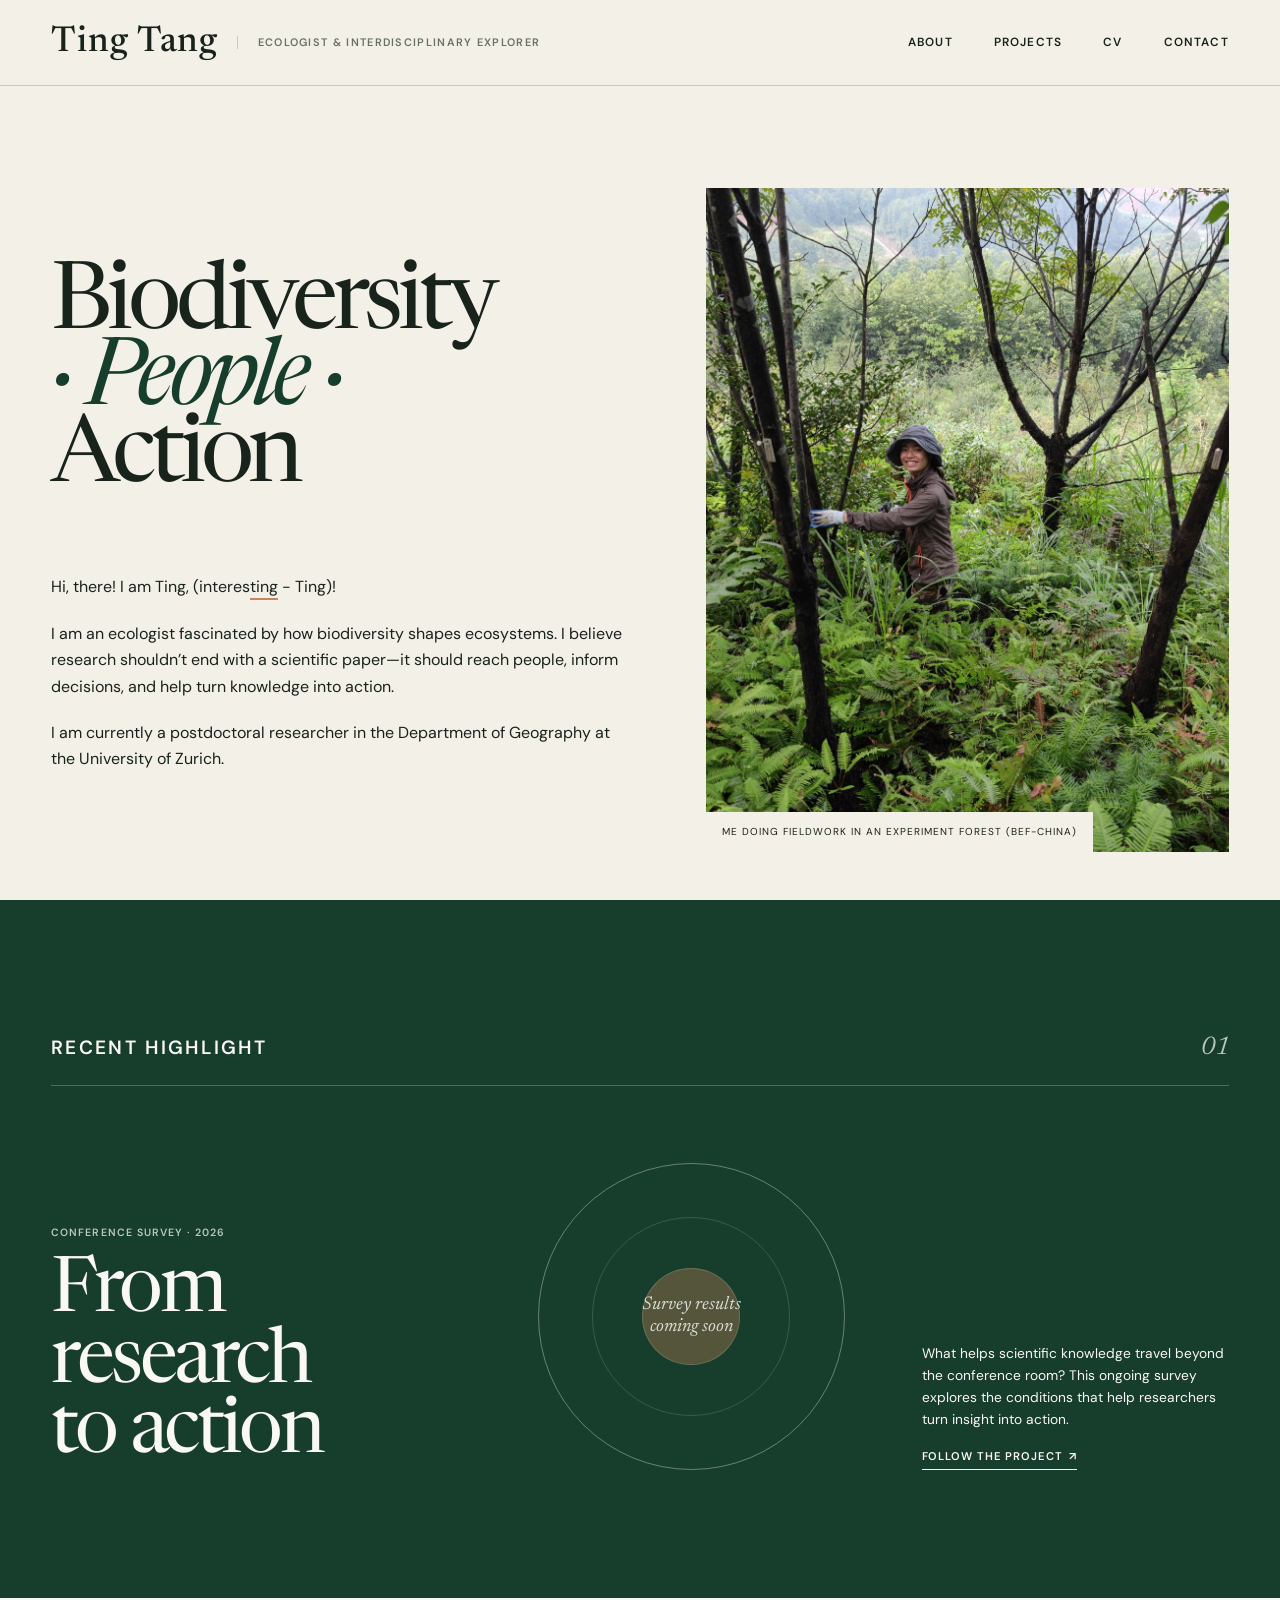
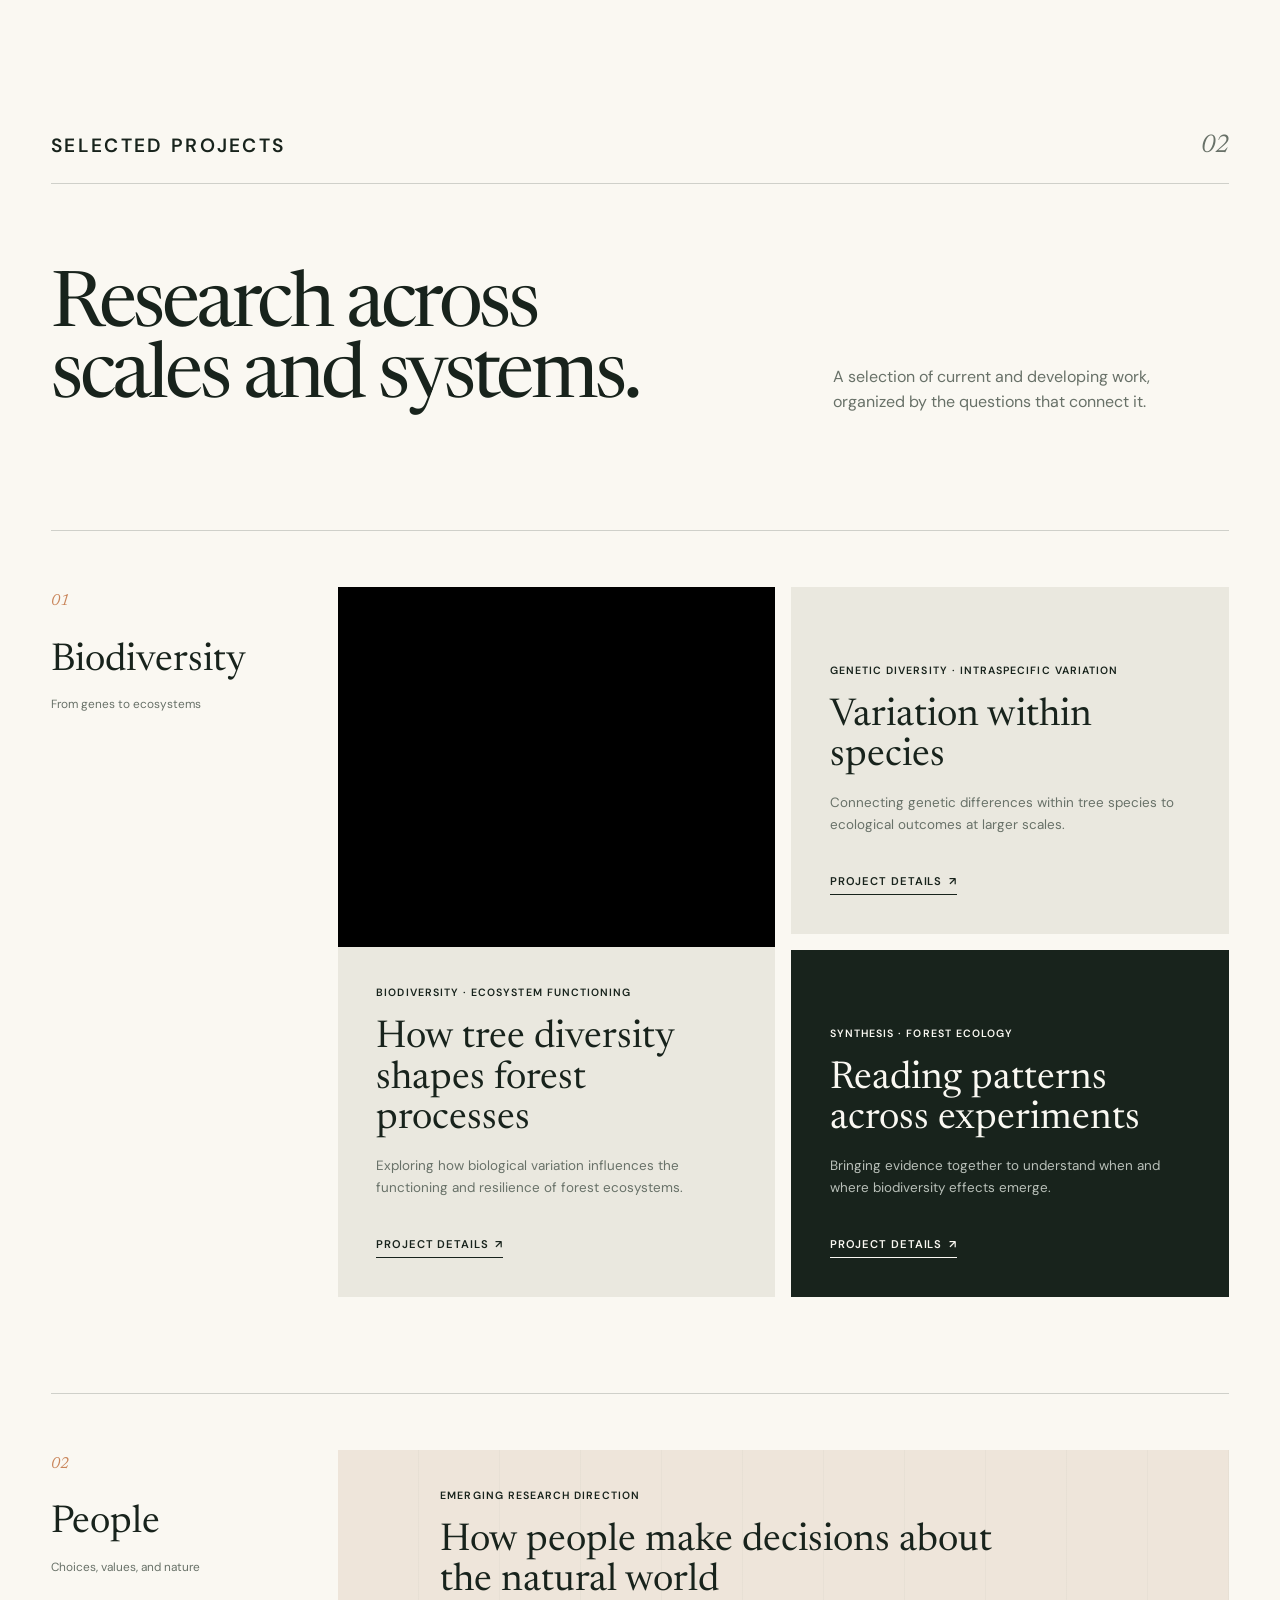
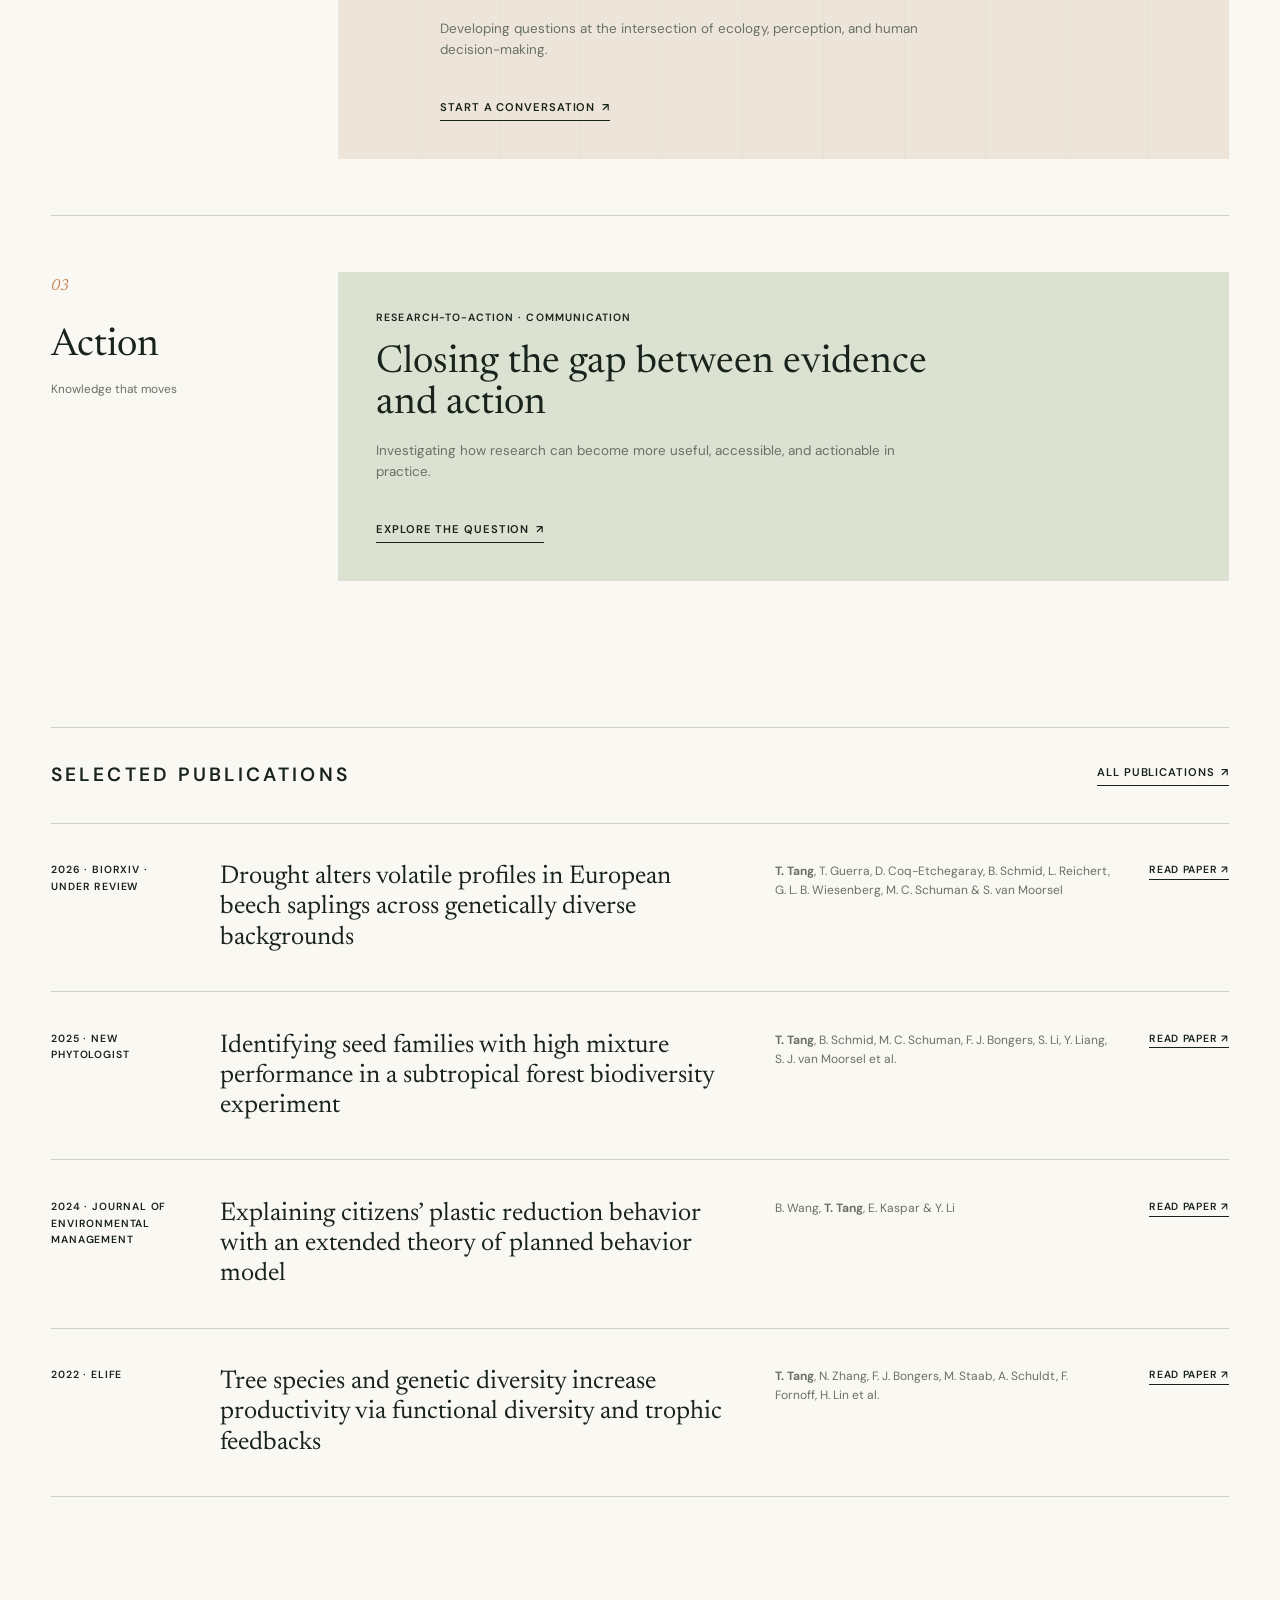
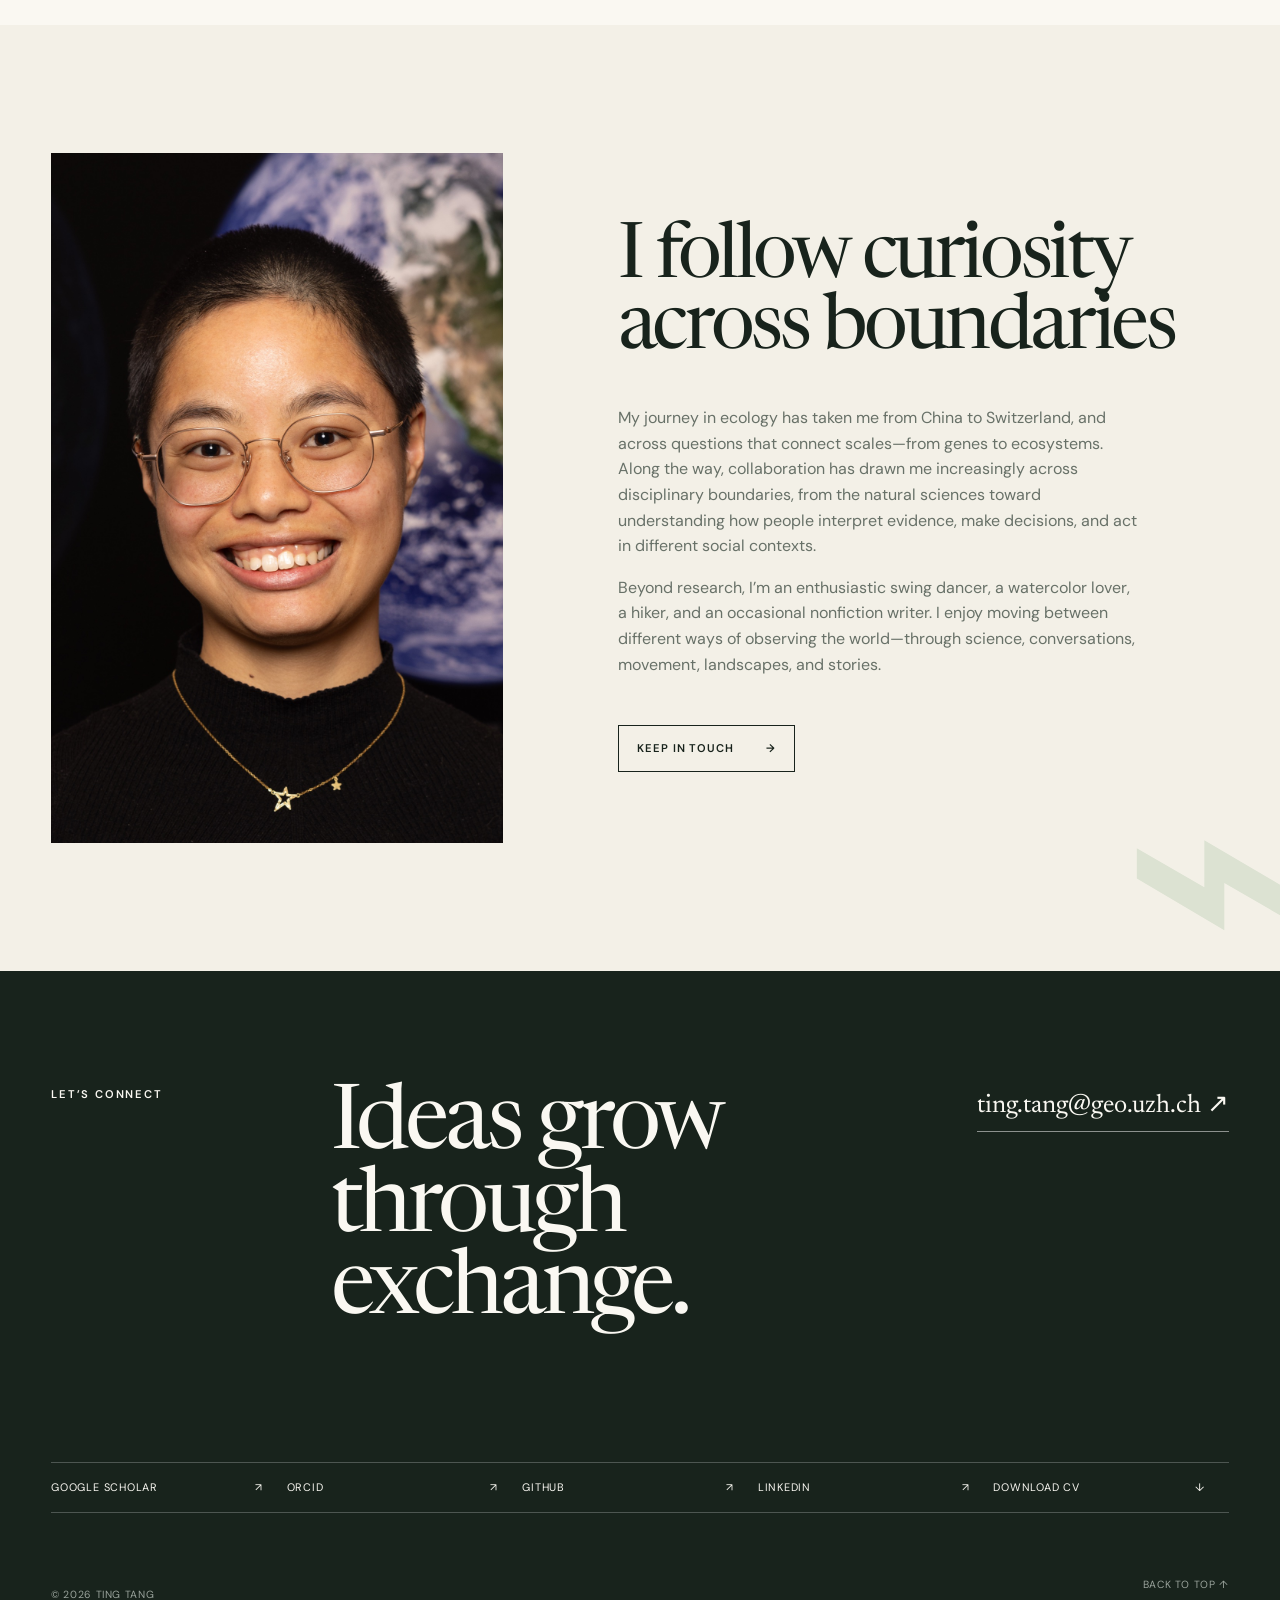
==== index.html @ 7772abb9 "ting wesite V1" ====
<!doctype html>
<html lang="en">
<head>
  <meta charset="UTF-8">
  <meta name="viewport" content="width=device-width, initial-scale=1.0">
  <meta name="description" content="Ting Tang is an ecologist studying biodiversity, ecosystem functioning, and how scientific knowledge can lead to meaningful action.">
  <title>Ting Tang — Biodiversity, People &amp; Action</title>
  <link rel="preconnect" href="https://fonts.googleapis.com">
  <link rel="preconnect" href="https://fonts.gstatic.com" crossorigin>
  <link href="https://fonts.googleapis.com/css2?family=DM+Sans:wght@400;500;600&amp;family=Newsreader:opsz,wght@6..72,400;6..72,500&amp;display=swap" rel="stylesheet">
  <link rel="stylesheet" href="style.css">
  <script src="script.js" defer></script>
</head>
<body>
  <a class="skip-link" href="#main-content">Skip to content</a>

  <header class="site-header">
    <div class="site-identity">
      <a class="wordmark" href="#top" aria-label="Ting Tang, home">Ting Tang</a>
      <p class="header-role">Ecologist &amp; Interdisciplinary Explorer</p>
    </div>
    <button class="menu-toggle" type="button" aria-expanded="false" aria-controls="site-nav">
      <span>Menu</span><span class="menu-icon" aria-hidden="true"></span>
    </button>
    <nav class="site-nav" id="site-nav" aria-label="Main navigation">
      <a href="#about">About</a>
      <a href="#projects">Projects</a>
      <a href="#cv">CV</a>
      <a href="#contact">Contact</a>
    </nav>
  </header>

  <main id="main-content">
    <section class="hero" id="top" aria-labelledby="hero-title">
      <div class="hero-copy">
        <h1 id="hero-title">Biodiversity<br><em>· People ·</em><br>Action</h1>
        <div class="hero-intro">
          <p>Hi, there! I am Ting, (interes<span class="name-underline">ting</span> - Ting)!</p>
          <p>I am an ecologist fascinated by how biodiversity shapes ecosystems. I believe research shouldn’t end with a scientific paper—it should reach people, inform decisions, and help turn knowledge into action.</p>
          <p>I am currently a postdoctoral researcher in the Department of Geography at the University of Zurich.</p>
        </div>
      </div>
      <figure class="hero-image image-frame">
        <img src="assets/hero-fieldwork.jpg" alt="Ting Tang conducting fieldwork in a lush forest">
        <figcaption>Me Doing Fieldwork in an experiment forest (BEF-China)</figcaption>
      </figure>
    </section>

    <!-- RECENT HIGHLIGHT: Replace this section's text and figure when new work is ready. -->
    <section class="highlight section" aria-labelledby="highlight-title">
      <div class="section-heading">
        <p class="eyebrow">Recent Highlight</p><p class="section-number" aria-hidden="true">01</p>
      </div>
      <div class="highlight-content">
        <div>
          <p class="highlight-meta">Conference survey · 2026</p>
          <h2 id="highlight-title">From research<br>to action</h2>
        </div>
        <div class="highlight-preview" aria-label="Placeholder for a future survey figure">
          <i class="orbit orbit-one"></i><i class="orbit orbit-two"></i>
          <span>Survey results<br>coming soon</span>
        </div>
        <div class="highlight-summary">
          <p>What helps scientific knowledge travel beyond the conference room? This ongoing survey explores the conditions that help researchers turn insight into action.</p>
          <a class="text-link" href="#contact">Follow the project <span aria-hidden="true">↗</span></a>
        </div>
      </div>
    </section>

    <section class="projects section" id="projects" aria-labelledby="projects-title">
      <div class="section-heading">
        <p class="eyebrow">Selected Projects</p><p class="section-number" aria-hidden="true">02</p>
      </div>
      <div class="projects-intro">
        <h2 id="projects-title">Research across<br>scales and systems.</h2>
        <p>A selection of current and developing work, organized by the questions that connect it.</p>
      </div>

      <div class="theme-group">
        <div class="theme-label"><span>01</span><h3>Biodiversity</h3><p>From genes to ecosystems</p></div>
        <div class="project-grid">
          <article class="project-card project-card-large">
            <div class="project-visual"><img src="assets/beech-forest.jpg" alt="A diverse green forest canopy"></div>
            <div class="project-copy">
              <p class="card-meta">Biodiversity · Ecosystem functioning</p>
              <h4>How tree diversity shapes forest processes</h4>
              <p>Exploring how biological variation influences the functioning and resilience of forest ecosystems.</p>
              <a class="text-link" href="#contact">Project details <span aria-hidden="true">↗</span></a>
            </div>
          </article>
          <article class="project-card">
            <div class="project-copy">
              <p class="card-meta">Genetic diversity · Intraspecific variation</p>
              <h4>Variation within species</h4>
              <p>Connecting genetic differences within tree species to ecological outcomes at larger scales.</p>
              <a class="text-link" href="#contact">Project details <span aria-hidden="true">↗</span></a>
            </div>
          </article>
          <article class="project-card project-card-dark">
            <div class="project-copy">
              <p class="card-meta">Synthesis · Forest ecology</p>
              <h4>Reading patterns across experiments</h4>
              <p>Bringing evidence together to understand when and where biodiversity effects emerge.</p>
              <a class="text-link" href="#contact">Project details <span aria-hidden="true">↗</span></a>
            </div>
          </article>
        </div>
      </div>

      <div class="theme-group theme-group-small">
        <div class="theme-label"><span>02</span><h3>People</h3><p>Choices, values, and nature</p></div>
        <article class="project-card project-card-line">
          <div class="project-copy">
            <p class="card-meta">Emerging research direction</p>
            <h4>How people make decisions about the natural world</h4>
            <p>Developing questions at the intersection of ecology, perception, and human decision-making.</p>
            <a class="text-link" href="#contact">Start a conversation <span aria-hidden="true">↗</span></a>
          </div>
        </article>
      </div>

      <div class="theme-group theme-group-small">
        <div class="theme-label"><span>03</span><h3>Action</h3><p>Knowledge that moves</p></div>
        <article class="project-card project-card-sage">
          <div class="project-copy">
            <p class="card-meta">Research-to-action · Communication</p>
            <h4>Closing the gap between evidence and action</h4>
            <p>Investigating how research can become more useful, accessible, and actionable in practice.</p>
            <a class="text-link" href="#contact">Explore the question <span aria-hidden="true">↗</span></a>
          </div>
        </article>
      </div>

      <div class="publications">
        <div class="publications-heading">
          <p class="eyebrow">Selected publications</p>
          <a class="text-link" href="https://scholar.google.com/citations?user=JS3Z2ZoAAAAJ&amp;hl=en" target="_blank" rel="noopener">All publications <span aria-hidden="true">↗</span></a>
        </div>
        <ol class="publication-list">
          <li>
            <p class="publication-year">2026 · bioRxiv · Under review</p>
            <h3>Drought alters volatile profiles in European beech saplings across genetically diverse backgrounds</h3>
            <p><strong>T. Tang</strong>, T. Guerra, D. Coq-Etchegaray, B. Schmid, L. Reichert, G. L. B. Wiesenberg, M. C. Schuman &amp; S. van Moorsel</p>
            <a href="https://doi.org/10.64898/2026.06.24.733805" target="_blank" rel="noopener" aria-label="Read Drought alters volatile profiles in European beech saplings">Read paper ↗</a>
          </li>
          <li>
            <p class="publication-year">2025 · New Phytologist</p>
            <h3>Identifying seed families with high mixture performance in a subtropical forest biodiversity experiment</h3>
            <p><strong>T. Tang</strong>, B. Schmid, M. C. Schuman, F. J. Bongers, S. Li, Y. Liang, S. J. van Moorsel et al.</p>
            <a href="https://doi.org/10.1111/nph.70130" target="_blank" rel="noopener" aria-label="Read Identifying seed families with high mixture performance">Read paper ↗</a>
          </li>
          <li>
            <p class="publication-year">2024 · Journal of Environmental Management</p>
            <h3>Explaining citizens’ plastic reduction behavior with an extended theory of planned behavior model</h3>
            <p>B. Wang, <strong>T. Tang</strong>, E. Kaspar &amp; Y. Li</p>
            <a href="https://doi.org/10.1016/j.jenvman.2024.120869" target="_blank" rel="noopener" aria-label="Read Explaining citizens’ plastic reduction behavior">Read paper ↗</a>
          </li>
          <li>
            <p class="publication-year">2022 · eLife</p>
            <h3>Tree species and genetic diversity increase productivity via functional diversity and trophic feedbacks</h3>
            <p><strong>T. Tang</strong>, N. Zhang, F. J. Bongers, M. Staab, A. Schuldt, F. Fornoff, H. Lin et al.</p>
            <a href="https://doi.org/10.7554/eLife.78703" target="_blank" rel="noopener" aria-label="Read Tree species and genetic diversity increase productivity">Read paper ↗</a>
          </li>
        </ol>
      </div>
    </section>

    <!-- make a drwing to replace the current photo. -->
    <section class="about-preview section" id="about" aria-labelledby="about-title">
      <figure class="about-image image-frame"><img src="assets/geo-uzh-portrait.jpg" alt="Portrait of Ting Tang at the University of Zurich Department of Geography"></figure>
      <div class="about-copy">
        <h2 id="about-title">I follow curiosity across boundaries</h2>
        <p>My journey in ecology has taken me from China to Switzerland, and across questions that connect scales—from genes to ecosystems. Along the way, collaboration has drawn me increasingly across disciplinary boundaries, from the natural sciences toward understanding how people interpret evidence, make decisions, and act in different social contexts.</p>
        <p>Beyond research, I’m an enthusiastic swing dancer, a watercolor lover, a hiker, and an occasional nonfiction writer. I enjoy moving between different ways of observing the world—through science, conversations, movement, landscapes, and stories.</p>
        <a class="button-link" href="#contact">Keep in touch <span aria-hidden="true">→</span></a>
      </div>
      <span class="botanical-mark" aria-hidden="true">⌁</span>
    </section>
  </main>

  <footer class="site-footer" id="contact">
    <div class="footer-lead">
      <p class="eyebrow">Let’s connect</p>
      <h2>Ideas grow<br>through exchange.</h2>
      <a class="email-link" href="mailto:ting.tang@geo.uzh.ch">ting.tang@geo.uzh.ch <span aria-hidden="true">↗</span></a>
    </div>
    <!-- Replace # with your profile URLs and add your CV file when ready. -->
    <div class="footer-links" aria-label="External profiles and documents">
      <a href="https://scholar.google.com/citations?user=JS3Z2ZoAAAAJ&amp;hl=en" target="_blank" rel="noopener">Google Scholar <span>↗</span></a><a href="https://orcid.org/0000-0002-1145-0723" target="_blank" rel="noopener">ORCID <span>↗</span></a>
      <a href="#">GitHub <span>↗</span></a><a href="#">LinkedIn <span>↗</span></a>
      <a href="assets/CV-Ting-Tang.pdf" id="cv" download>Download CV <span>↓</span></a>
    </div>
    <div class="footer-bottom"><p>© <span id="current-year">2026</span> Ting Tang</p><a href="#top">Back to top ↑</a></div>
  </footer>
</body>
</html>
---- style.css ----
:root {
  --paper: #f3f0e7; --light: #faf8f2; --ink: #18231c; --muted: #687168;
  --forest: #173d2c; --sage: #dce2d2; --clay: #c9855a; --line: rgba(24,35,28,.19);
  --serif: "Newsreader", Georgia, serif; --sans: "DM Sans", Arial, sans-serif;
  --gutter: clamp(1.25rem, 4vw, 4.5rem);
}

* { box-sizing: border-box; }
html { scroll-behavior: smooth; }
body { margin: 0; background: var(--paper); color: var(--ink); font-family: var(--sans); line-height: 1.6; }
img { display: block; width: 100%; }
a { color: inherit; text-decoration: none; }
.skip-link { position: fixed; left: 1rem; top: -5rem; z-index: 100; padding: .7rem 1rem; background: var(--ink); color: white; }
.skip-link:focus { top: 1rem; }

.site-header { display: flex; min-height: 86px; align-items: center; justify-content: space-between; padding: 0 var(--gutter); border-bottom: 1px solid var(--line); }
.site-identity { display: flex; align-items: center; gap: clamp(.8rem,1.5vw,1.5rem); }
.wordmark { font-family: var(--serif); font-size: clamp(1.9rem,2.8vw,2.7rem); font-weight: 500; letter-spacing: .025em; }
.header-role { margin: 0; padding-left: clamp(.8rem,1.5vw,1.5rem); border-left: 1px solid var(--line); color: var(--muted); font-size: .68rem; font-weight: 600; letter-spacing: .12em; line-height: 1.25; text-transform: uppercase; }
.site-nav { display: flex; gap: clamp(1.5rem,3.2vw,3.5rem); font-size: .74rem; font-weight: 600; letter-spacing: .1em; text-transform: uppercase; }
.site-nav a, .footer-links a, .footer-bottom a { transition: opacity 180ms ease; }
.site-nav a:hover, .footer-links a:hover, .footer-bottom a:hover { opacity: .55; }
.menu-toggle { display: none; }

.hero { position: relative; display: grid; grid-template-columns: minmax(0,1.05fr) minmax(350px,.95fr); gap: clamp(2rem,6vw,7rem); min-height: calc(100vh - 86px); padding: clamp(4.5rem,8vw,8rem) var(--gutter) 3rem; overflow: hidden; }
.hero-copy { align-self: center; max-width: 790px; }
.eyebrow { margin: 0 0 1.5rem; font-size: .7rem; font-weight: 600; letter-spacing: .16em; text-transform: uppercase; }
.hero h1 { margin: 0; font-family: var(--serif); font-size: clamp(4.1rem,7.3vw,8.2rem); font-weight: 400; letter-spacing: -.055em; line-height: .82; }
.hero h1 em { color: var(--forest); font-size: 1em; font-weight: 400; }
.hero-intro { display: grid; grid-template-columns: 1fr; gap: 1.25rem; max-width: 680px; margin-top: clamp(3rem,6vw,6rem); font-size: clamp(1rem,1.2vw,1.14rem); line-height: 1.65; }
.hero-intro p { margin: 0; }
.name-underline { padding-bottom: .05em; border-bottom: 2px solid var(--clay); }
.hero-image { align-self: stretch; min-height: 650px; margin: 0; }
.image-frame { position: relative; overflow: hidden; }
.image-frame img { height: 100%; object-fit: cover; }
.hero-image img { object-position: 43% center; }
.hero-image figcaption { position: absolute; bottom: 0; left: 0; padding: .75rem 1rem; background: var(--paper); font-size: .63rem; letter-spacing: .1em; text-transform: uppercase; }

.section { padding: clamp(5rem,10vw,10rem) var(--gutter); }
.section-heading { display: flex; align-items: baseline; justify-content: space-between; padding-bottom: 1rem; border-bottom: 1px solid var(--line); }
.section-heading .eyebrow, .section-number { margin: 0; }
.section-heading .eyebrow { font-size: clamp(1rem,1.5vw,1.35rem); letter-spacing: .12em; }
.section-number { color: var(--muted); font-family: var(--serif); font-size: clamp(1.3rem,2vw,1.8rem); font-style: italic; }
.highlight { background: var(--forest); color: var(--light); }
.highlight .section-heading { border-color: rgba(255,255,255,.24); }
.highlight .section-number, .highlight-meta { color: #b8c8ba; }
.highlight-content { display: grid; grid-template-columns: 1fr minmax(260px,.75fr) .75fr; gap: clamp(2.5rem,6vw,7rem); align-items: end; padding-top: clamp(3rem,6vw,6rem); }
.highlight-meta, .card-meta { margin: 0 0 1rem; font-size: .66rem; font-weight: 600; letter-spacing: .1em; text-transform: uppercase; }
.highlight h2, .projects-intro h2, .about-copy h2, .footer-lead h2 { margin: 0; font-family: var(--serif); font-size: clamp(3.2rem,6vw,7rem); font-weight: 400; letter-spacing: -.045em; line-height: .92; }
.highlight-preview { position: relative; display: grid; aspect-ratio: 1; place-items: center; overflow: hidden; border: 1px solid rgba(255,255,255,.35); border-radius: 50%; color: #d8dfd3; font-family: var(--serif); font-size: 1.15rem; font-style: italic; line-height: 1.2; text-align: center; }
.orbit { position: absolute; border: 1px solid rgba(255,255,255,.15); border-radius: 50%; }
.orbit-one { width: 65%; height: 65%; }
.orbit-two { width: 32%; height: 32%; background: rgba(201,133,90,.35); }
.highlight-preview span { position: relative; z-index: 1; }
.highlight-summary { max-width: 340px; font-size: .86rem; }
.text-link { display: inline-flex; gap: .4rem; align-items: center; padding-bottom: .2rem; border-bottom: 1px solid currentColor; font-size: .7rem; font-weight: 600; letter-spacing: .08em; text-transform: uppercase; }
.text-link span { transition: transform 180ms ease; }
.text-link:hover span { transform: translate(2px,-2px); }

.projects { background: var(--light); }
.projects-intro { display: grid; grid-template-columns: 1.3fr .7fr; gap: 3rem; align-items: end; padding: clamp(3rem,7vw,7rem) 0 clamp(5rem,9vw,9rem); }
.projects-intro p { max-width: 370px; margin: 0; color: var(--muted); }
.theme-group { display: grid; grid-template-columns: minmax(180px,.25fr) 1fr; gap: clamp(2rem,5vw,6rem); padding: 3.5rem 0 6rem; border-top: 1px solid var(--line); }
.theme-group-small { padding-bottom: 3.5rem; }
.theme-label span { color: var(--clay); font-family: var(--serif); font-style: italic; }
.theme-label h3 { margin: 1rem 0 .2rem; font-family: var(--serif); font-size: clamp(2rem,3vw,3.2rem); font-weight: 400; }
.theme-label p { margin: 0; color: var(--muted); font-size: .74rem; }
.project-grid { display: grid; grid-template-columns: repeat(2,1fr); gap: 1rem; }
.project-card { display: flex; min-height: 320px; flex-direction: column; justify-content: flex-end; padding: clamp(1.5rem,3vw,3rem); background: #eae8df; }
.project-card-large { grid-row: span 2; padding: 0; }
.project-visual { min-height: 360px; overflow: hidden; }
.project-visual img { height: 100%; object-fit: cover; }
.project-card-large .project-copy { padding: clamp(1.5rem,3vw,3rem); }
.project-copy h4 { max-width: 570px; margin: 0 0 1rem; font-family: var(--serif); font-size: clamp(1.8rem,3vw,3.1rem); font-weight: 400; line-height: 1.05; }
.project-copy > p:not(.card-meta) { max-width: 540px; margin: 0 0 2rem; color: var(--muted); font-size: .84rem; }
.project-card-dark { background: var(--ink); color: var(--light); }
.project-card-dark .project-copy > p:not(.card-meta) { color: #b9c0b9; }
.project-card-line { min-height: 270px; padding-left: clamp(2rem,8vw,9rem); background: repeating-linear-gradient(90deg,transparent 0 80px,rgba(24,35,28,.055) 81px),#eee5da; }
.project-card-sage { min-height: 270px; background: var(--sage); }

.publications { margin-top: clamp(3rem,7vw,7rem); border-top: 1px solid var(--line); }
.publications-heading { display: flex; align-items: center; justify-content: space-between; gap: 2rem; padding: 2rem 0; }
.publications-heading .eyebrow { margin: 0; font-size: clamp(1rem,1.5vw,1.35rem); }
.publication-list { margin: 0; padding: 0; list-style: none; border-bottom: 1px solid var(--line); }
.publication-list li { display: grid; grid-template-columns: minmax(130px,.25fr) 1fr .65fr auto; gap: clamp(1.25rem,3vw,3.5rem); align-items: start; padding: clamp(1.75rem,3vw,3rem) 0; border-top: 1px solid var(--line); }
.publication-list h3 { margin: 0; font-family: var(--serif); font-size: clamp(1.35rem,2vw,2rem); font-weight: 400; line-height: 1.18; }
.publication-list p { margin: 0; color: var(--muted); font-size: .75rem; }
.publication-list .publication-year { color: var(--ink); font-size: .65rem; font-weight: 600; letter-spacing: .08em; text-transform: uppercase; }
.publication-list a { white-space: nowrap; border-bottom: 1px solid currentColor; font-size: .65rem; font-weight: 600; letter-spacing: .07em; text-transform: uppercase; }

.about-preview { position: relative; display: grid; grid-template-columns: .85fr 1.15fr; gap: clamp(3rem,9vw,10rem); align-items: center; overflow: hidden; }
.about-image { height: min(70vw,690px); margin: 0; }
.about-image img { object-position: 56% center; }
.about-copy { max-width: 690px; }
.about-copy h2 { margin-bottom: 2.5rem; }
.about-copy > p:not(.eyebrow) { max-width: 520px; color: var(--muted); font-size: 1rem; }
.button-link { display: inline-flex; gap: 2rem; align-items: center; margin-top: 2rem; padding: .85rem 1.15rem; border: 1px solid var(--ink); font-size: .7rem; font-weight: 600; letter-spacing: .08em; text-transform: uppercase; transition: background 180ms ease,color 180ms ease; }
.button-link:hover { background: var(--ink); color: var(--paper); }
.botanical-mark { position: absolute; right: -2rem; bottom: -6rem; color: var(--sage); font-family: var(--serif); font-size: 20rem; line-height: 1; pointer-events: none; }

.site-footer { padding: clamp(5rem,9vw,9rem) var(--gutter) 2rem; background: var(--ink); color: var(--light); }
.footer-lead { display: grid; grid-template-columns: .45fr 1fr .65fr; gap: 3rem; align-items: start; }
.footer-lead h2 { font-size: clamp(3.6rem,7vw,7.5rem); }
.email-link { justify-self: end; padding-bottom: .25rem; border-bottom: 1px solid rgba(255,255,255,.5); font-family: var(--serif); font-size: clamp(1.15rem,2vw,1.7rem); }
.footer-links { display: grid; grid-template-columns: repeat(5,1fr); margin: clamp(5rem,10vw,11rem) 0 4rem; border-top: 1px solid rgba(255,255,255,.23); }
.footer-links a { display: flex; justify-content: space-between; padding: 1rem 1.5rem 1rem 0; border-bottom: 1px solid rgba(255,255,255,.23); font-size: .68rem; letter-spacing: .07em; text-transform: uppercase; }
.footer-bottom { display: flex; justify-content: space-between; color: #9aa39c; font-size: .65rem; letter-spacing: .06em; text-transform: uppercase; }

@media (max-width: 900px) {
  .hero { grid-template-columns: 1fr; }
  .hero-image { min-height: 65vh; }
  .highlight-content { grid-template-columns: 1fr 1fr; }
  .highlight-summary { grid-column: 2; }
  .theme-group { grid-template-columns: 1fr; }
  .footer-lead { grid-template-columns: 1fr 1fr; }
  .footer-lead .eyebrow { grid-column: 1/-1; }
  .footer-links { grid-template-columns: repeat(2,1fr); }
  .publication-list li { grid-template-columns: .35fr 1fr; }
  .publication-list li > a { justify-self: start; }
}

@media (max-width: 650px) {
  .site-header { min-height: 70px; }
  .site-identity { gap: .6rem; }
  .wordmark { font-size: 1.65rem; }
  .header-role { max-width: 8rem; padding-left: .6rem; font-size: .55rem; letter-spacing: .08em; }
  .menu-toggle { display: flex; gap: .65rem; align-items: center; padding: 0; border: 0; background: transparent; color: inherit; font: 600 .68rem var(--sans); letter-spacing: .1em; text-transform: uppercase; cursor: pointer; }
  .menu-icon, .menu-icon::after { display: block; width: 18px; height: 1px; background: currentColor; content: ""; transition: transform 180ms ease; }
  .menu-icon::after { transform: translateY(5px); }
  .menu-toggle[aria-expanded="true"] .menu-icon { transform: translateY(3px) rotate(45deg); }
  .menu-toggle[aria-expanded="true"] .menu-icon::after { transform: rotate(-90deg); }
  .site-nav { position: absolute; top: 70px; left: 0; z-index: 10; display: none; width: 100%; flex-direction: column; gap: 0; padding: 1rem var(--gutter) 2rem; border-bottom: 1px solid var(--line); background: var(--paper); }
  .site-nav.is-open { display: flex; }
  .site-nav a { padding: .8rem 0; }
  .hero { min-height: 0; padding-top: 4rem; }
  .hero h1 { font-size: clamp(3.6rem,17.5vw,5.4rem); }
  .hero-intro, .projects-intro, .highlight-content, .project-grid, .about-preview, .footer-lead { grid-template-columns: 1fr; }
  .hero-intro { gap: 1rem; }
  .hero-image { min-height: 70vh; }
  .highlight-preview { width: min(100%,330px); margin: 1rem auto; }
  .highlight-summary, .footer-lead .eyebrow { grid-column: auto; }
  .projects-intro { padding-bottom: 5rem; }
  .publications-heading { align-items: flex-start; flex-direction: column; }
  .publication-list li { grid-template-columns: 1fr; gap: .8rem; }
  .project-card-large { grid-row: auto; }
  .about-image { height: 120vw; }
  .about-copy { padding-bottom: 3rem; }
  .email-link { justify-self: start; }
  .footer-links { grid-template-columns: 1fr; margin-top: 5rem; }
}

@media (prefers-reduced-motion: reduce) {
  html { scroll-behavior: auto; }
  *, *::before, *::after { transition-duration: .01ms !important; }
}
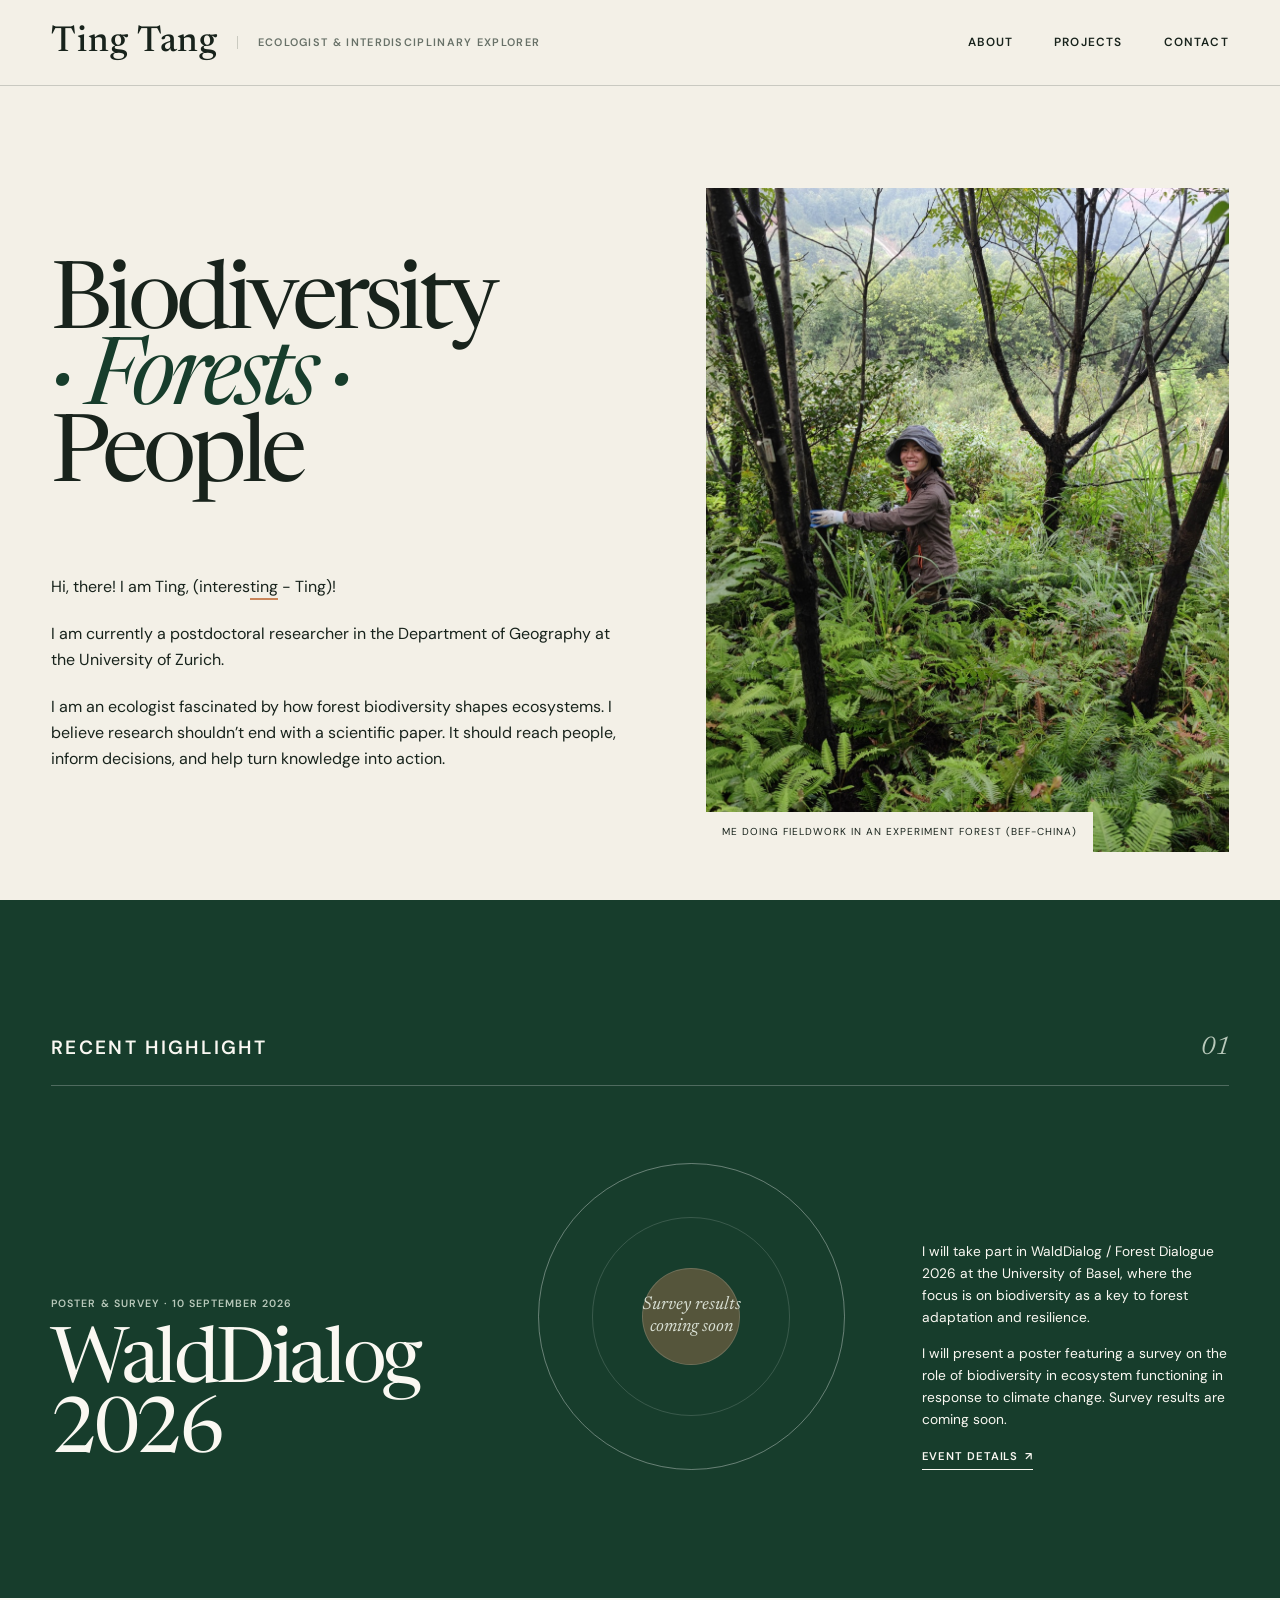
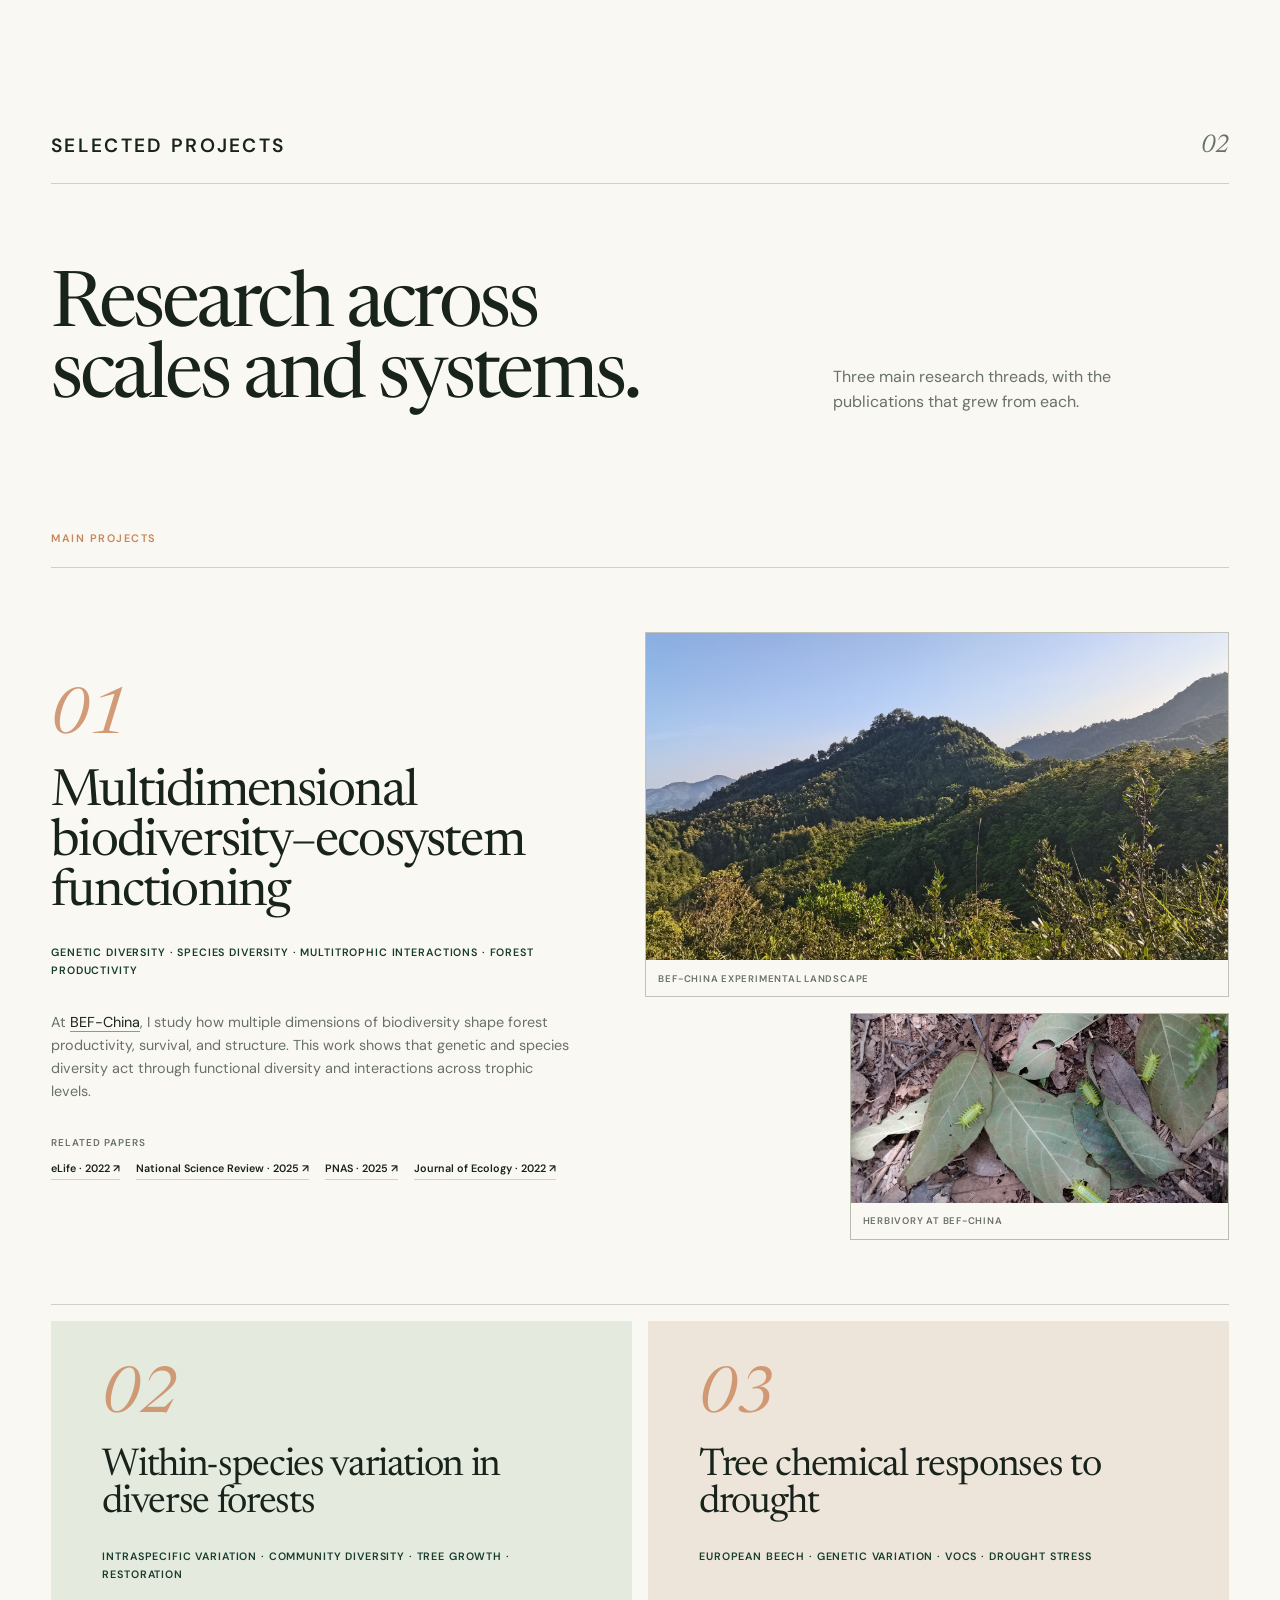
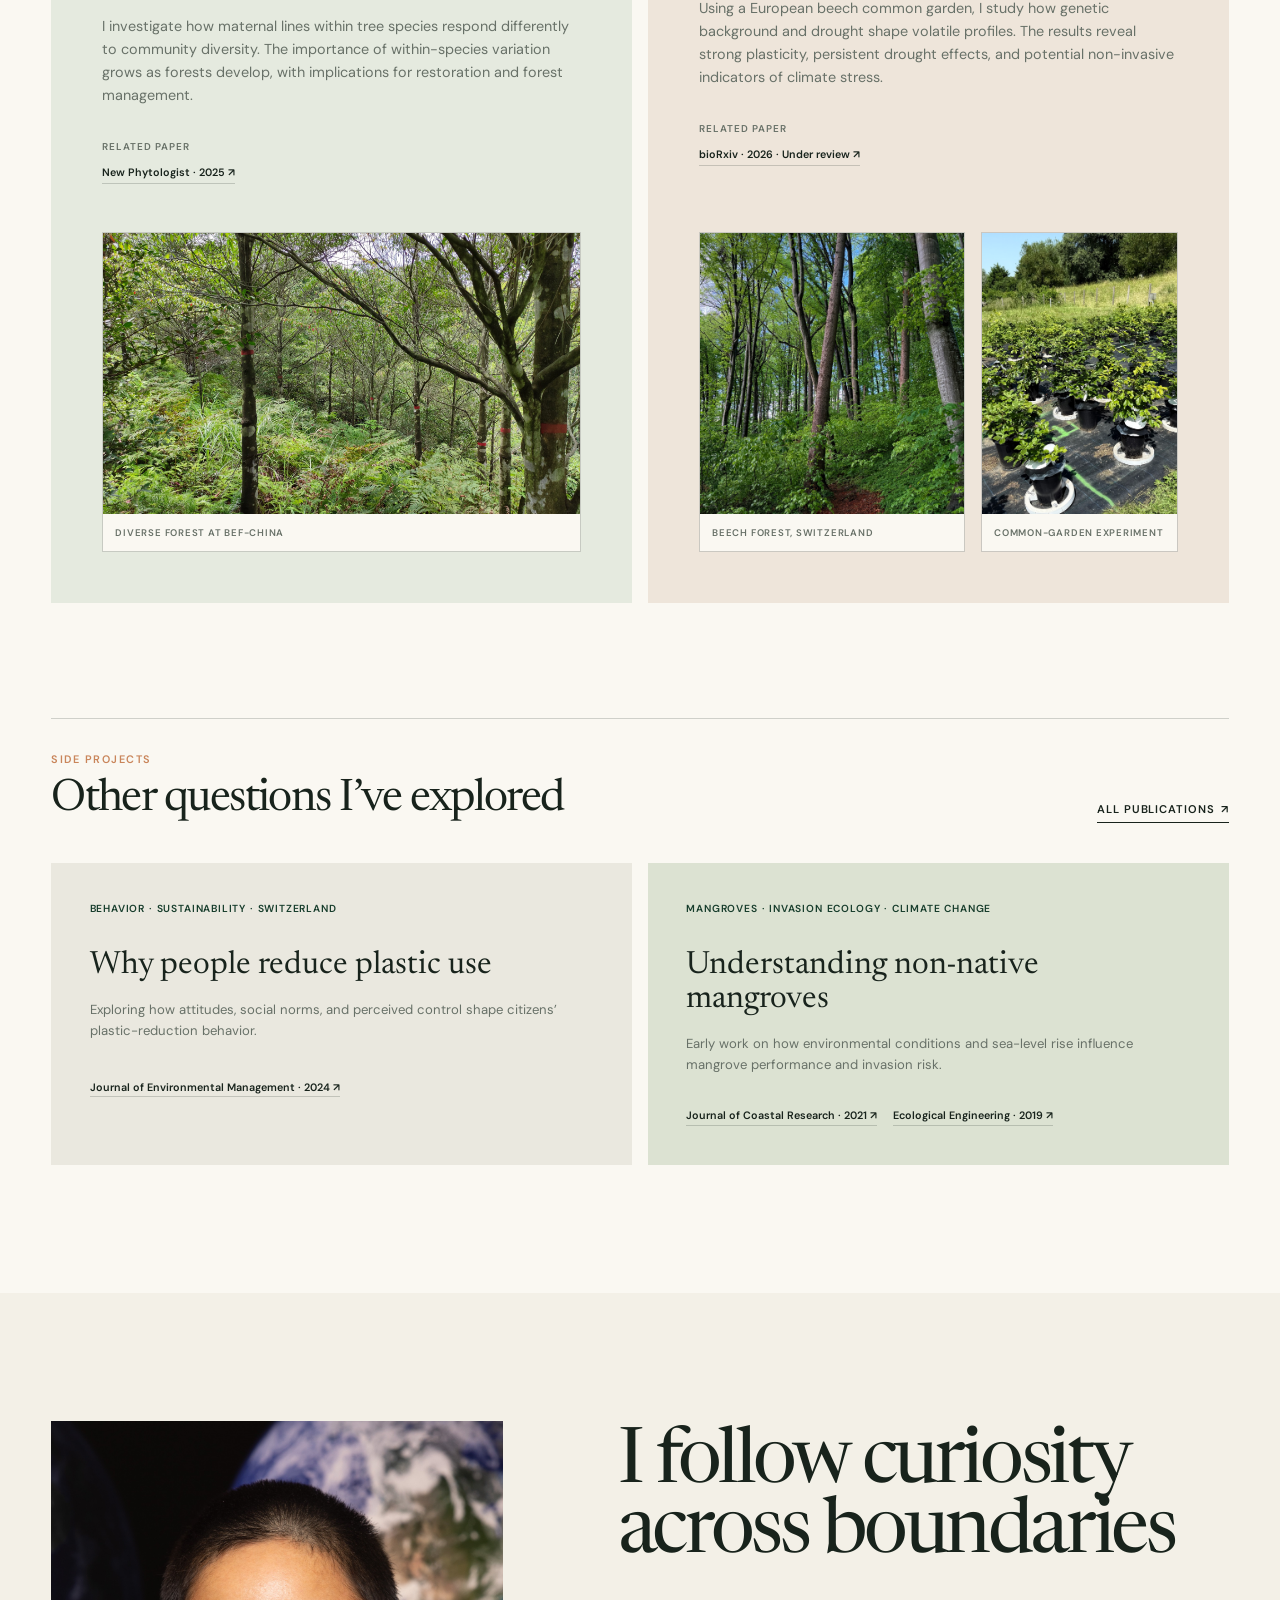
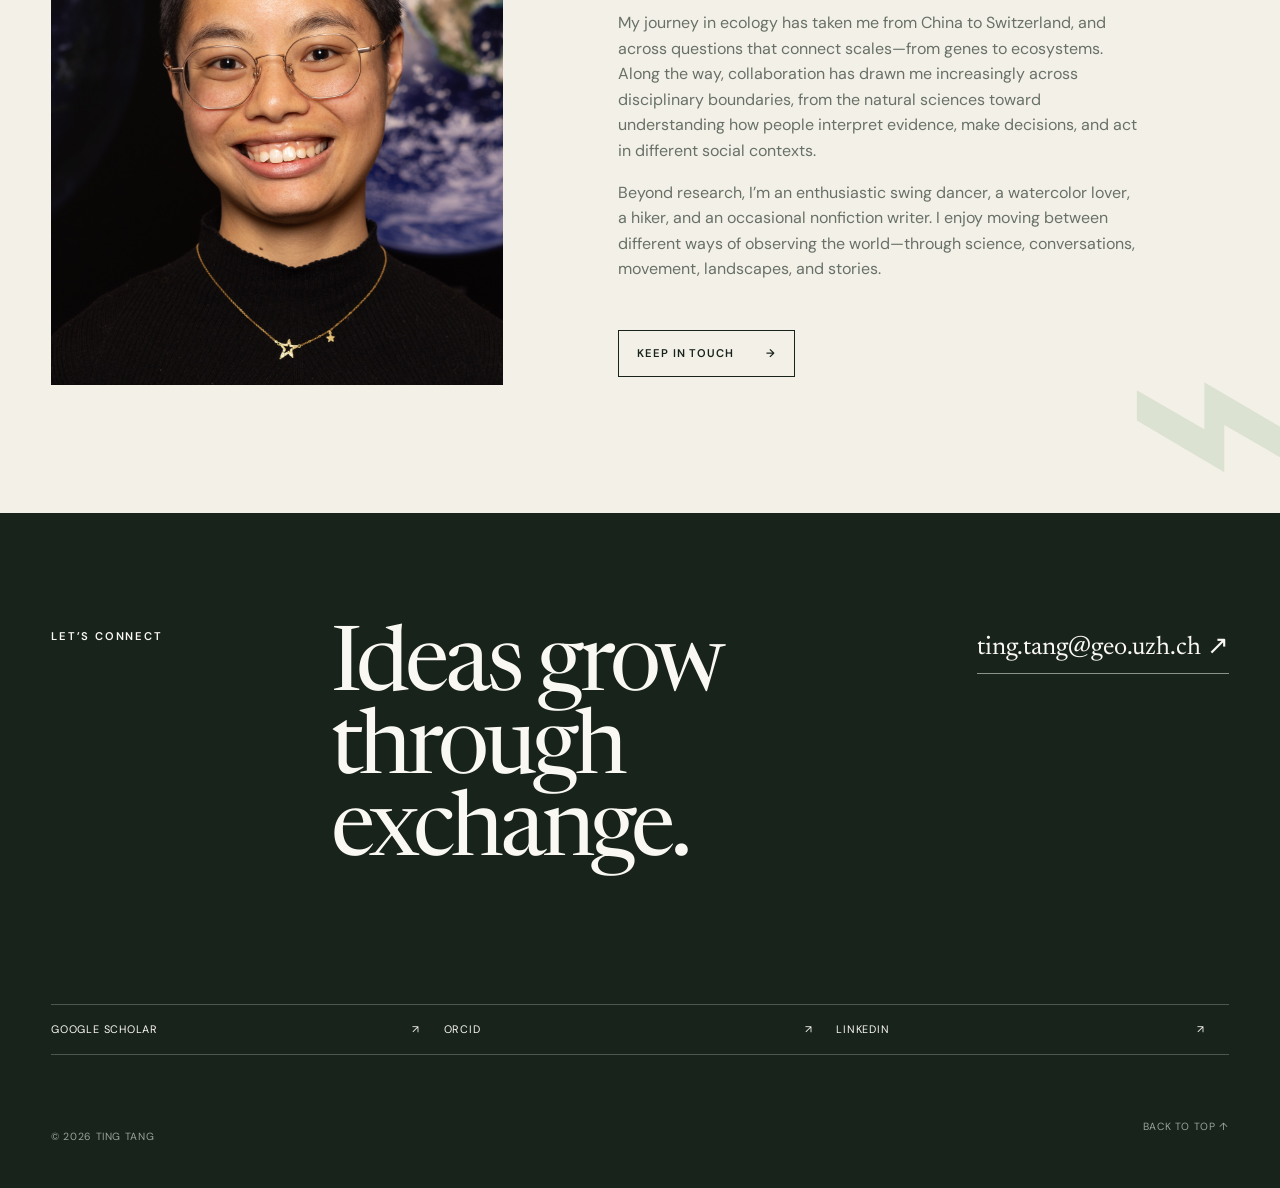
==== commit 43358ffa: "updated the project and CV etc." ====
--- a/index.html
+++ b/index.html
@@ -25,7 +25,6 @@
     <nav class="site-nav" id="site-nav" aria-label="Main navigation">
       <a href="#about">About</a>
       <a href="#projects">Projects</a>
-      <a href="#cv">CV</a>
       <a href="#contact">Contact</a>
     </nav>
   </header>
@@ -33,11 +32,11 @@
   <main id="main-content">
     <section class="hero" id="top" aria-labelledby="hero-title">
       <div class="hero-copy">
-        <h1 id="hero-title">Biodiversity<br><em>· People ·</em><br>Action</h1>
+        <h1 id="hero-title">Biodiversity<br><em>· Forests ·</em><br>People</h1>
         <div class="hero-intro">
           <p>Hi, there! I am Ting, (interes<span class="name-underline">ting</span> - Ting)!</p>
-          <p>I am an ecologist fascinated by how biodiversity shapes ecosystems. I believe research shouldn’t end with a scientific paper—it should reach people, inform decisions, and help turn knowledge into action.</p>
           <p>I am currently a postdoctoral researcher in the Department of Geography at the University of Zurich.</p>
+          <p>I am an ecologist fascinated by how forest biodiversity shapes ecosystems. I believe research shouldn’t end with a scientific paper. It should reach people, inform decisions, and help turn knowledge into action.</p>
         </div>
       </div>
       <figure class="hero-image image-frame">
@@ -53,16 +52,17 @@
       </div>
       <div class="highlight-content">
         <div>
-          <p class="highlight-meta">Conference survey · 2026</p>
-          <h2 id="highlight-title">From research<br>to action</h2>
+          <p class="highlight-meta">Poster &amp; survey · 10 September 2026</p>
+          <h2 id="highlight-title">WaldDialog 2026</h2>
         </div>
         <div class="highlight-preview" aria-label="Placeholder for a future survey figure">
           <i class="orbit orbit-one"></i><i class="orbit orbit-two"></i>
           <span>Survey results<br>coming soon</span>
         </div>
         <div class="highlight-summary">
-          <p>What helps scientific knowledge travel beyond the conference room? This ongoing survey explores the conditions that help researchers turn insight into action.</p>
-          <a class="text-link" href="#contact">Follow the project <span aria-hidden="true">↗</span></a>
+          <p>I will take part in WaldDialog / Forest Dialogue 2026 at the University of Basel, where the focus is on biodiversity as a key to forest adaptation and resilience.</p>
+          <p>I will present a poster featuring a survey on the role of biodiversity in ecosystem functioning in response to climate change. Survey results are coming soon.</p>
+          <a class="text-link" href="https://swissforestlab.wsl.ch/de/veranstaltungen-und-outreach/dialog/walddialog-forest-dialogue-dialogue-forestier-2026/">Event details <span aria-hidden="true">↗</span></a>
         </div>
       </div>
     </section>
@@ -73,95 +73,105 @@
       </div>
       <div class="projects-intro">
         <h2 id="projects-title">Research across<br>scales and systems.</h2>
-        <p>A selection of current and developing work, organized by the questions that connect it.</p>
-      </div>
-
-      <div class="theme-group">
-        <div class="theme-label"><span>01</span><h3>Biodiversity</h3><p>From genes to ecosystems</p></div>
-        <div class="project-grid">
-          <article class="project-card project-card-large">
-            <div class="project-visual"><img src="assets/beech-forest.jpg" alt="A diverse green forest canopy"></div>
-            <div class="project-copy">
-              <p class="card-meta">Biodiversity · Ecosystem functioning</p>
-              <h4>How tree diversity shapes forest processes</h4>
-              <p>Exploring how biological variation influences the functioning and resilience of forest ecosystems.</p>
-              <a class="text-link" href="#contact">Project details <span aria-hidden="true">↗</span></a>
-            </div>
+        <p>Three main research threads, with the publications that grew from each.</p>
+      </div>
+
+      <p class="project-tier-label">Main projects</p>
+      <div class="research-highlights">
+        <article class="research-highlight">
+          <div class="highlight-copy">
+            <p class="highlight-index">01</p>
+            <h3>Multidimensional biodiversity–ecosystem functioning</h3>
+            <p class="keywords">Genetic diversity · Species diversity · Multitrophic interactions · Forest productivity</p>
+            <p>At <a class="inline-link" href="https://bef-china.com/" target="_blank" rel="noopener">BEF-China</a>, I study how multiple dimensions of biodiversity shape forest productivity, survival, and structure. This work shows that genetic and species diversity act through functional diversity and interactions across trophic levels.</p>
+            <div class="project-papers" aria-label="Publications from this project">
+              <span>Related papers</span>
+              <a href="https://doi.org/10.7554/eLife.78703" target="_blank" rel="noopener">eLife · 2022 ↗</a>
+              <a href="https://doi.org/10.1093/nsr/nwaf093" target="_blank" rel="noopener">National Science Review · 2025 ↗</a>
+              <a href="https://doi.org/10.1073/pnas.2506750122" target="_blank" rel="noopener">PNAS · 2025 ↗</a>
+              <a href="https://doi.org/10.1111/1365-2745.13970" target="_blank" rel="noopener">Journal of Ecology · 2022 ↗</a>
+            </div>
+          </div>
+          <div class="photo-spaces" aria-label="Photos for this project">
+            <figure class="photo-placeholder">
+              <img src="assets/bef-china-landscape.jpg" alt="Mountainous forest landscape at the BEF-China experiment">
+              <figcaption>BEF-China experimental landscape</figcaption>
+            </figure>
+            <figure class="photo-placeholder photo-placeholder-small">
+              <img src="assets/bef-china-herbivory-new.jpg" alt="Herbivorous caterpillars feeding on leaves at the BEF-China experiment">
+              <figcaption>Herbivory at BEF-China</figcaption>
+            </figure>
+          </div>
+        </article>
+
+        <article class="research-highlight">
+          <div class="highlight-copy">
+            <p class="highlight-index">02</p>
+            <h3>Within-species variation in diverse forests</h3>
+            <p class="keywords">Intraspecific variation · Community diversity · Tree growth · Restoration</p>
+            <p>I investigate how maternal lines within tree species respond differently to community diversity. The importance of within-species variation grows as forests develop, with implications for restoration and forest management.</p>
+            <div class="project-papers" aria-label="Publication from this project">
+              <span>Related paper</span>
+              <a href="https://doi.org/10.1111/nph.70130" target="_blank" rel="noopener">New Phytologist · 2025 ↗</a>
+            </div>
+          </div>
+          <div class="photo-spaces photo-spaces-single" aria-label="Photo for this project">
+            <figure class="photo-placeholder">
+              <img src="assets/bef-china-forest-2.jpg" alt="Diverse young trees growing at the BEF-China experiment">
+              <figcaption>Diverse forest at BEF-China</figcaption>
+            </figure>
+          </div>
+        </article>
+
+        <article class="research-highlight">
+          <div class="highlight-copy">
+            <p class="highlight-index">03</p>
+            <h3>Tree chemical responses to drought</h3>
+            <p class="keywords">European beech · Genetic variation · VOCs · Drought stress</p>
+            <p>Using a European beech common garden, I study how genetic background and drought shape volatile profiles. The results reveal strong plasticity, persistent drought effects, and potential non-invasive indicators of climate stress.</p>
+            <div class="project-papers" aria-label="Publication from this project">
+              <span>Related paper</span>
+              <a href="https://doi.org/10.64898/2026.06.24.733805" target="_blank" rel="noopener">bioRxiv · 2026 · Under review ↗</a>
+            </div>
+          </div>
+          <div class="photo-spaces" aria-label="Photos for this project">
+            <figure class="photo-placeholder">
+              <img src="assets/beech-forest-switzerland.jpg" alt="A green European beech forest in Switzerland">
+              <figcaption>Beech forest, Switzerland</figcaption>
+            </figure>
+            <figure class="photo-placeholder photo-placeholder-small">
+              <img src="assets/beech-common-garden.jpg" alt="Potted European beech trees in a common-garden experiment">
+              <figcaption>Common-garden experiment</figcaption>
+            </figure>
+          </div>
+        </article>
+      </div>
+
+      <div class="side-projects">
+        <div class="side-projects-heading">
+          <div>
+            <p class="project-tier-label">Side projects</p>
+            <h3>Other questions I’ve explored</h3>
+          </div>
+          <a class="text-link" href="https://scholar.google.com/citations?user=JS3Z2ZoAAAAJ&amp;hl=en" target="_blank" rel="noopener">All publications <span aria-hidden="true">↗</span></a>
+        </div>
+        <div class="side-project-grid">
+          <article class="side-project">
+            <p class="keywords">Behavior · Sustainability · Switzerland</p>
+            <h4>Why people reduce plastic use</h4>
+            <p>Exploring how attitudes, social norms, and perceived control shape citizens’ plastic-reduction behavior.</p>
+            <a class="paper-link" href="https://doi.org/10.1016/j.jenvman.2024.120869" target="_blank" rel="noopener">Journal of Environmental Management · 2024 ↗</a>
           </article>
-          <article class="project-card">
-            <div class="project-copy">
-              <p class="card-meta">Genetic diversity · Intraspecific variation</p>
-              <h4>Variation within species</h4>
-              <p>Connecting genetic differences within tree species to ecological outcomes at larger scales.</p>
-              <a class="text-link" href="#contact">Project details <span aria-hidden="true">↗</span></a>
+          <article class="side-project">
+            <p class="keywords">Mangroves · Invasion ecology · Climate change</p>
+            <h4>Understanding non-native mangroves</h4>
+            <p>Early work on how environmental conditions and sea-level rise influence mangrove performance and invasion risk.</p>
+            <div class="side-paper-links">
+              <a class="paper-link" href="https://doi.org/10.2112/JCOASTRES-D-21-00070.1" target="_blank" rel="noopener">Journal of Coastal Research · 2021 ↗</a>
+              <a class="paper-link" href="https://doi.org/10.1016/j.ecoleng.2019.105591" target="_blank" rel="noopener">Ecological Engineering · 2019 ↗</a>
             </div>
           </article>
-          <article class="project-card project-card-dark">
-            <div class="project-copy">
-              <p class="card-meta">Synthesis · Forest ecology</p>
-              <h4>Reading patterns across experiments</h4>
-              <p>Bringing evidence together to understand when and where biodiversity effects emerge.</p>
-              <a class="text-link" href="#contact">Project details <span aria-hidden="true">↗</span></a>
-            </div>
-          </article>
-        </div>
-      </div>
-
-      <div class="theme-group theme-group-small">
-        <div class="theme-label"><span>02</span><h3>People</h3><p>Choices, values, and nature</p></div>
-        <article class="project-card project-card-line">
-          <div class="project-copy">
-            <p class="card-meta">Emerging research direction</p>
-            <h4>How people make decisions about the natural world</h4>
-            <p>Developing questions at the intersection of ecology, perception, and human decision-making.</p>
-            <a class="text-link" href="#contact">Start a conversation <span aria-hidden="true">↗</span></a>
-          </div>
-        </article>
-      </div>
-
-      <div class="theme-group theme-group-small">
-        <div class="theme-label"><span>03</span><h3>Action</h3><p>Knowledge that moves</p></div>
-        <article class="project-card project-card-sage">
-          <div class="project-copy">
-            <p class="card-meta">Research-to-action · Communication</p>
-            <h4>Closing the gap between evidence and action</h4>
-            <p>Investigating how research can become more useful, accessible, and actionable in practice.</p>
-            <a class="text-link" href="#contact">Explore the question <span aria-hidden="true">↗</span></a>
-          </div>
-        </article>
-      </div>
-
-      <div class="publications">
-        <div class="publications-heading">
-          <p class="eyebrow">Selected publications</p>
-          <a class="text-link" href="https://scholar.google.com/citations?user=JS3Z2ZoAAAAJ&amp;hl=en" target="_blank" rel="noopener">All publications <span aria-hidden="true">↗</span></a>
-        </div>
-        <ol class="publication-list">
-          <li>
-            <p class="publication-year">2026 · bioRxiv · Under review</p>
-            <h3>Drought alters volatile profiles in European beech saplings across genetically diverse backgrounds</h3>
-            <p><strong>T. Tang</strong>, T. Guerra, D. Coq-Etchegaray, B. Schmid, L. Reichert, G. L. B. Wiesenberg, M. C. Schuman &amp; S. van Moorsel</p>
-            <a href="https://doi.org/10.64898/2026.06.24.733805" target="_blank" rel="noopener" aria-label="Read Drought alters volatile profiles in European beech saplings">Read paper ↗</a>
-          </li>
-          <li>
-            <p class="publication-year">2025 · New Phytologist</p>
-            <h3>Identifying seed families with high mixture performance in a subtropical forest biodiversity experiment</h3>
-            <p><strong>T. Tang</strong>, B. Schmid, M. C. Schuman, F. J. Bongers, S. Li, Y. Liang, S. J. van Moorsel et al.</p>
-            <a href="https://doi.org/10.1111/nph.70130" target="_blank" rel="noopener" aria-label="Read Identifying seed families with high mixture performance">Read paper ↗</a>
-          </li>
-          <li>
-            <p class="publication-year">2024 · Journal of Environmental Management</p>
-            <h3>Explaining citizens’ plastic reduction behavior with an extended theory of planned behavior model</h3>
-            <p>B. Wang, <strong>T. Tang</strong>, E. Kaspar &amp; Y. Li</p>
-            <a href="https://doi.org/10.1016/j.jenvman.2024.120869" target="_blank" rel="noopener" aria-label="Read Explaining citizens’ plastic reduction behavior">Read paper ↗</a>
-          </li>
-          <li>
-            <p class="publication-year">2022 · eLife</p>
-            <h3>Tree species and genetic diversity increase productivity via functional diversity and trophic feedbacks</h3>
-            <p><strong>T. Tang</strong>, N. Zhang, F. J. Bongers, M. Staab, A. Schuldt, F. Fornoff, H. Lin et al.</p>
-            <a href="https://doi.org/10.7554/eLife.78703" target="_blank" rel="noopener" aria-label="Read Tree species and genetic diversity increase productivity">Read paper ↗</a>
-          </li>
-        </ol>
+        </div>
       </div>
     </section>
 
@@ -184,11 +194,9 @@
       <h2>Ideas grow<br>through exchange.</h2>
       <a class="email-link" href="mailto:ting.tang@geo.uzh.ch">ting.tang@geo.uzh.ch <span aria-hidden="true">↗</span></a>
     </div>
-    <!-- Replace # with your profile URLs and add your CV file when ready. -->
-    <div class="footer-links" aria-label="External profiles and documents">
+    <div class="footer-links" aria-label="External profiles">
       <a href="https://scholar.google.com/citations?user=JS3Z2ZoAAAAJ&amp;hl=en" target="_blank" rel="noopener">Google Scholar <span>↗</span></a><a href="https://orcid.org/0000-0002-1145-0723" target="_blank" rel="noopener">ORCID <span>↗</span></a>
-      <a href="#">GitHub <span>↗</span></a><a href="#">LinkedIn <span>↗</span></a>
-      <a href="assets/CV-Ting-Tang.pdf" id="cv" download>Download CV <span>↓</span></a>
+      <a href="https://www.linkedin.com/in/ting-tang-697b87243" target="_blank" rel="noopener">LinkedIn <span>↗</span></a>
     </div>
     <div class="footer-bottom"><p>© <span id="current-year">2026</span> Ting Tang</p><a href="#top">Back to top ↑</a></div>
   </footer>
--- a/style.css
+++ b/style.css
@@ -60,37 +60,56 @@
 .projects { background: var(--light); }
 .projects-intro { display: grid; grid-template-columns: 1.3fr .7fr; gap: 3rem; align-items: end; padding: clamp(3rem,7vw,7rem) 0 clamp(5rem,9vw,9rem); }
 .projects-intro p { max-width: 370px; margin: 0; color: var(--muted); }
-.theme-group { display: grid; grid-template-columns: minmax(180px,.25fr) 1fr; gap: clamp(2rem,5vw,6rem); padding: 3.5rem 0 6rem; border-top: 1px solid var(--line); }
-.theme-group-small { padding-bottom: 3.5rem; }
-.theme-label span { color: var(--clay); font-family: var(--serif); font-style: italic; }
-.theme-label h3 { margin: 1rem 0 .2rem; font-family: var(--serif); font-size: clamp(2rem,3vw,3.2rem); font-weight: 400; }
-.theme-label p { margin: 0; color: var(--muted); font-size: .74rem; }
-.project-grid { display: grid; grid-template-columns: repeat(2,1fr); gap: 1rem; }
-.project-card { display: flex; min-height: 320px; flex-direction: column; justify-content: flex-end; padding: clamp(1.5rem,3vw,3rem); background: #eae8df; }
-.project-card-large { grid-row: span 2; padding: 0; }
-.project-visual { min-height: 360px; overflow: hidden; }
-.project-visual img { height: 100%; object-fit: cover; }
-.project-card-large .project-copy { padding: clamp(1.5rem,3vw,3rem); }
-.project-copy h4 { max-width: 570px; margin: 0 0 1rem; font-family: var(--serif); font-size: clamp(1.8rem,3vw,3.1rem); font-weight: 400; line-height: 1.05; }
-.project-copy > p:not(.card-meta) { max-width: 540px; margin: 0 0 2rem; color: var(--muted); font-size: .84rem; }
-.project-card-dark { background: var(--ink); color: var(--light); }
-.project-card-dark .project-copy > p:not(.card-meta) { color: #b9c0b9; }
-.project-card-line { min-height: 270px; padding-left: clamp(2rem,8vw,9rem); background: repeating-linear-gradient(90deg,transparent 0 80px,rgba(24,35,28,.055) 81px),#eee5da; }
-.project-card-sage { min-height: 270px; background: var(--sage); }
+.project-tier-label { margin: 0 0 1.25rem; color: var(--clay); font-size: .68rem; font-weight: 600; letter-spacing: .14em; text-transform: uppercase; }
+.research-highlights { display: grid; grid-template-columns: repeat(2,minmax(0,1fr)); gap: 1rem; }
+.research-highlight { position: relative; display: flex; flex-direction: column; gap: 3rem; min-width: 0; padding: clamp(2rem,4vw,4rem); background: #ece9df; }
+.research-highlight:first-child { grid-column: 1 / -1; display: grid; grid-template-columns: minmax(0,1fr) minmax(0,1.1fr); gap: clamp(2.5rem,5vw,5rem); align-items: center; padding: clamp(3rem,5vw,5rem) 0; border-top: 1px solid var(--line); border-bottom: 1px solid var(--line); background: transparent; }
+.research-highlight:nth-child(2) { background: #e5eadf; }
+.research-highlight:nth-child(3) { background: #eee5da; }
+.research-highlight:nth-child(2),
+.research-highlight:nth-child(3) { display: flex; flex-direction: column; }
+.highlight-copy { max-width: 590px; }
+.highlight-index { margin: 0 0 1.5rem; color: var(--clay); font-family: var(--serif); font-size: clamp(2.8rem,5vw,5rem); font-style: italic; line-height: .8; opacity: .8; }
+.highlight-copy h3 { margin: 0 0 1.5rem; font-family: var(--serif); font-size: clamp(2.2rem,4vw,4.5rem); font-weight: 400; letter-spacing: -.035em; line-height: .98; }
+.research-highlight:not(:first-child) .highlight-copy h3 { font-size: clamp(2rem,3vw,3.2rem); }
+.highlight-copy .keywords { margin: 0 0 2rem; color: var(--forest); font-size: .67rem; font-weight: 600; letter-spacing: .08em; line-height: 1.7; text-transform: uppercase; }
+.highlight-copy > p:not(.highlight-index):not(.keywords) { max-width: 520px; margin: 0; color: var(--muted); font-size: .9rem; }
+.inline-link { color: var(--ink); border-bottom: 1px solid var(--clay); }
+.project-papers { display: flex; flex-wrap: wrap; gap: .55rem 1rem; margin-top: 2rem; }
+.project-papers span { flex-basis: 100%; color: var(--muted); font-size: .62rem; font-weight: 600; letter-spacing: .1em; text-transform: uppercase; }
+.project-papers a, .paper-link { padding-bottom: .1rem; border-bottom: 1px solid var(--line); font-size: .67rem; font-weight: 600; }
+.photo-spaces { display: grid; grid-template-columns: 1.05fr .95fr; gap: 1rem; align-items: end; }
+.photo-placeholder { display: flex; min-height: 0; flex-direction: column; margin: 0; overflow: hidden; border: 1px solid var(--line); background: #ece9df; color: var(--muted); }
+.photo-placeholder-small { background: var(--sage); }
+.photo-placeholder img { display: block; width: 100%; height: auto; flex: none; object-fit: contain; }
+.photo-placeholder figcaption { padding: .65rem .75rem; background: var(--light); font-size: .6rem; font-weight: 600; letter-spacing: .08em; text-transform: uppercase; }
+.research-highlight:first-child .photo-spaces { grid-template-columns: minmax(0,1fr); }
+.research-highlight:first-child .photo-placeholder img { aspect-ratio: 16 / 9; object-fit: cover; }
+.research-highlight:first-child .photo-placeholder-small { width: 65%; justify-self: end; }
+.research-highlight:first-child .photo-placeholder-small img { aspect-ratio: 2 / 1; }
+.research-highlight:not(:first-child) .photo-spaces { grid-template-columns: 1.15fr .85fr; margin-top: auto; }
+.research-highlight:not(:first-child) .photo-placeholder img { height: clamp(200px,22vw,320px); object-fit: cover; }
+.research-highlight:not(:first-child) .photo-placeholder { min-height: 0; background: rgba(250,248,242,.55); }
+.research-highlight:not(:first-child) .photo-placeholder-small { min-height: 0; background: rgba(255,255,255,.35); }
+.research-highlight:not(:first-child) .photo-spaces-single { grid-template-columns: 1fr; }
+.research-highlight:nth-child(2) .photo-spaces-single { width: 100%; }
+.research-highlight:nth-child(3) .photo-spaces { align-items: start; }
 
-.publications { margin-top: clamp(3rem,7vw,7rem); border-top: 1px solid var(--line); }
-.publications-heading { display: flex; align-items: center; justify-content: space-between; gap: 2rem; padding: 2rem 0; }
-.publications-heading .eyebrow { margin: 0; font-size: clamp(1rem,1.5vw,1.35rem); }
-.publication-list { margin: 0; padding: 0; list-style: none; border-bottom: 1px solid var(--line); }
-.publication-list li { display: grid; grid-template-columns: minmax(130px,.25fr) 1fr .65fr auto; gap: clamp(1.25rem,3vw,3.5rem); align-items: start; padding: clamp(1.75rem,3vw,3rem) 0; border-top: 1px solid var(--line); }
-.publication-list h3 { margin: 0; font-family: var(--serif); font-size: clamp(1.35rem,2vw,2rem); font-weight: 400; line-height: 1.18; }
-.publication-list p { margin: 0; color: var(--muted); font-size: .75rem; }
-.publication-list .publication-year { color: var(--ink); font-size: .65rem; font-weight: 600; letter-spacing: .08em; text-transform: uppercase; }
-.publication-list a { white-space: nowrap; border-bottom: 1px solid currentColor; font-size: .65rem; font-weight: 600; letter-spacing: .07em; text-transform: uppercase; }
+.side-projects { margin-top: clamp(5rem,9vw,9rem); padding-top: 2rem; border-top: 1px solid var(--line); }
+.side-projects-heading { display: flex; align-items: end; justify-content: space-between; gap: 2rem; margin-bottom: 2.5rem; }
+.side-projects-heading .project-tier-label { margin-bottom: .6rem; }
+.side-projects-heading h3 { margin: 0; font-family: var(--serif); font-size: clamp(2rem,3.5vw,3.8rem); font-weight: 400; letter-spacing: -.035em; line-height: 1; }
+.side-project-grid { display: grid; grid-template-columns: repeat(2,1fr); gap: 1rem; }
+.side-project { min-height: 280px; padding: clamp(1.5rem,3vw,3rem); background: #eae8df; }
+.side-project:nth-child(2) { background: var(--sage); }
+.side-project .keywords { margin: 0 0 2rem; color: var(--forest); font-size: .64rem; font-weight: 600; letter-spacing: .08em; text-transform: uppercase; }
+.side-project h4 { max-width: 480px; margin: 0 0 1rem; font-family: var(--serif); font-size: clamp(1.7rem,2.5vw,2.7rem); font-weight: 400; line-height: 1.05; }
+.side-project > p:not(.keywords) { max-width: 510px; margin: 0 0 2rem; color: var(--muted); font-size: .82rem; }
+.side-paper-links { display: flex; flex-wrap: wrap; gap: .75rem 1rem; }
 
 .about-preview { position: relative; display: grid; grid-template-columns: .85fr 1.15fr; gap: clamp(3rem,9vw,10rem); align-items: center; overflow: hidden; }
-.about-image { height: min(70vw,690px); margin: 0; }
-.about-image img { object-position: 56% center; }
+.about-image { margin: 0; }
+.about-image img { height: auto; object-fit: contain; }
 .about-copy { max-width: 690px; }
 .about-copy h2 { margin-bottom: 2.5rem; }
 .about-copy > p:not(.eyebrow) { max-width: 520px; color: var(--muted); font-size: 1rem; }
@@ -102,7 +121,7 @@
 .footer-lead { display: grid; grid-template-columns: .45fr 1fr .65fr; gap: 3rem; align-items: start; }
 .footer-lead h2 { font-size: clamp(3.6rem,7vw,7.5rem); }
 .email-link { justify-self: end; padding-bottom: .25rem; border-bottom: 1px solid rgba(255,255,255,.5); font-family: var(--serif); font-size: clamp(1.15rem,2vw,1.7rem); }
-.footer-links { display: grid; grid-template-columns: repeat(5,1fr); margin: clamp(5rem,10vw,11rem) 0 4rem; border-top: 1px solid rgba(255,255,255,.23); }
+.footer-links { display: grid; grid-template-columns: repeat(3,1fr); margin: clamp(5rem,10vw,11rem) 0 4rem; border-top: 1px solid rgba(255,255,255,.23); }
 .footer-links a { display: flex; justify-content: space-between; padding: 1rem 1.5rem 1rem 0; border-bottom: 1px solid rgba(255,255,255,.23); font-size: .68rem; letter-spacing: .07em; text-transform: uppercase; }
 .footer-bottom { display: flex; justify-content: space-between; color: #9aa39c; font-size: .65rem; letter-spacing: .06em; text-transform: uppercase; }
 
@@ -111,12 +130,11 @@
   .hero-image { min-height: 65vh; }
   .highlight-content { grid-template-columns: 1fr 1fr; }
   .highlight-summary { grid-column: 2; }
-  .theme-group { grid-template-columns: 1fr; }
+  .research-highlight { padding: 1.5rem; gap: 2rem; }
+  .research-highlight:first-child { grid-template-columns: 1fr; }
   .footer-lead { grid-template-columns: 1fr 1fr; }
   .footer-lead .eyebrow { grid-column: 1/-1; }
   .footer-links { grid-template-columns: repeat(2,1fr); }
-  .publication-list li { grid-template-columns: .35fr 1fr; }
-  .publication-list li > a { justify-self: start; }
 }
 
 @media (max-width: 650px) {
@@ -134,16 +152,19 @@
   .site-nav a { padding: .8rem 0; }
   .hero { min-height: 0; padding-top: 4rem; }
   .hero h1 { font-size: clamp(3.6rem,17.5vw,5.4rem); }
-  .hero-intro, .projects-intro, .highlight-content, .project-grid, .about-preview, .footer-lead { grid-template-columns: 1fr; }
+  .hero-intro, .projects-intro, .highlight-content, .about-preview, .footer-lead { grid-template-columns: 1fr; }
   .hero-intro { gap: 1rem; }
   .hero-image { min-height: 70vh; }
   .highlight-preview { width: min(100%,330px); margin: 1rem auto; }
   .highlight-summary, .footer-lead .eyebrow { grid-column: auto; }
   .projects-intro { padding-bottom: 5rem; }
-  .publications-heading { align-items: flex-start; flex-direction: column; }
-  .publication-list li { grid-template-columns: 1fr; gap: .8rem; }
-  .project-card-large { grid-row: auto; }
-  .about-image { height: 120vw; }
+  .research-highlights { grid-template-columns: 1fr; }
+  .research-highlight:not(:first-child) .photo-placeholder img { height: clamp(190px,55vw,320px); }
+  .side-projects-heading { align-items: flex-start; flex-direction: column; }
+  .side-project-grid { grid-template-columns: 1fr; }
+  .photo-spaces { grid-template-columns: 1.2fr .8fr; align-items: end; }
+  .photo-spaces-single { grid-template-columns: 1fr; }
+  .photo-placeholder-small { display: flex; }
   .about-copy { padding-bottom: 3rem; }
   .email-link { justify-self: start; }
   .footer-links { grid-template-columns: 1fr; margin-top: 5rem; }
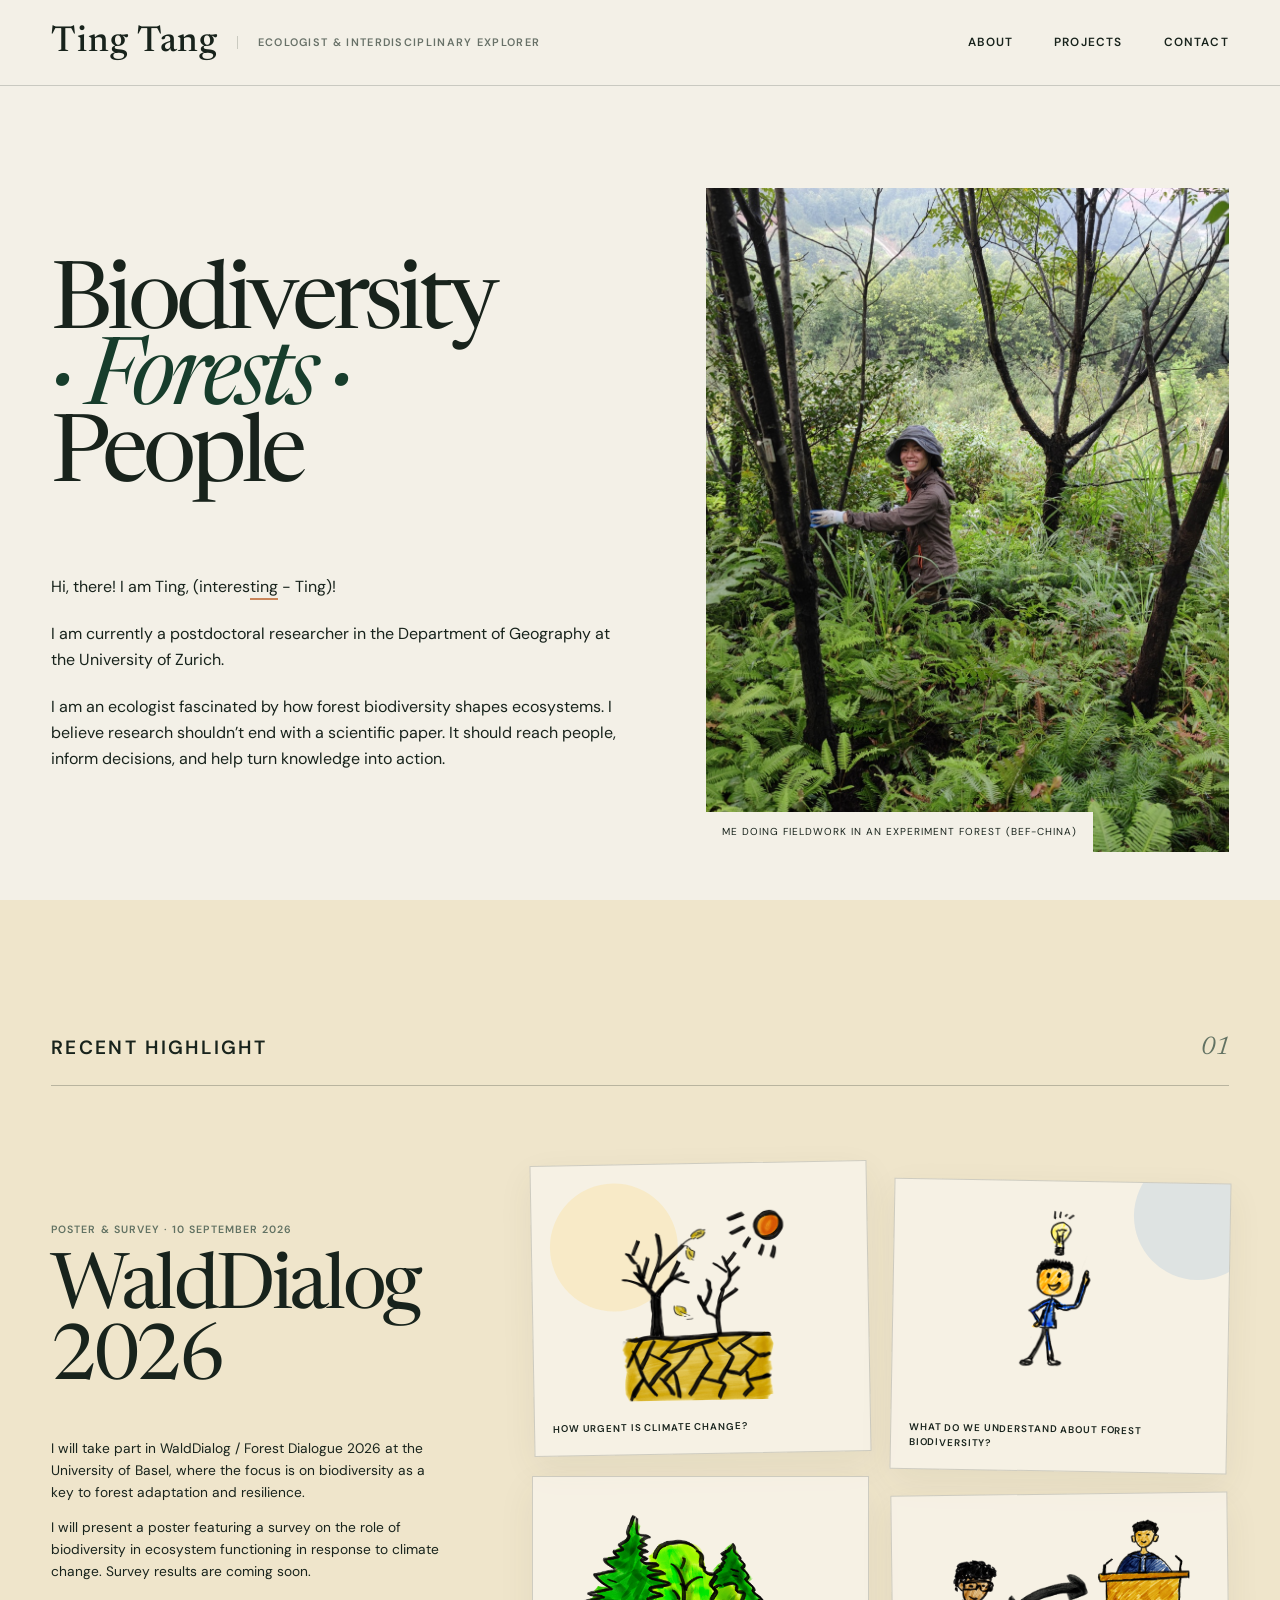
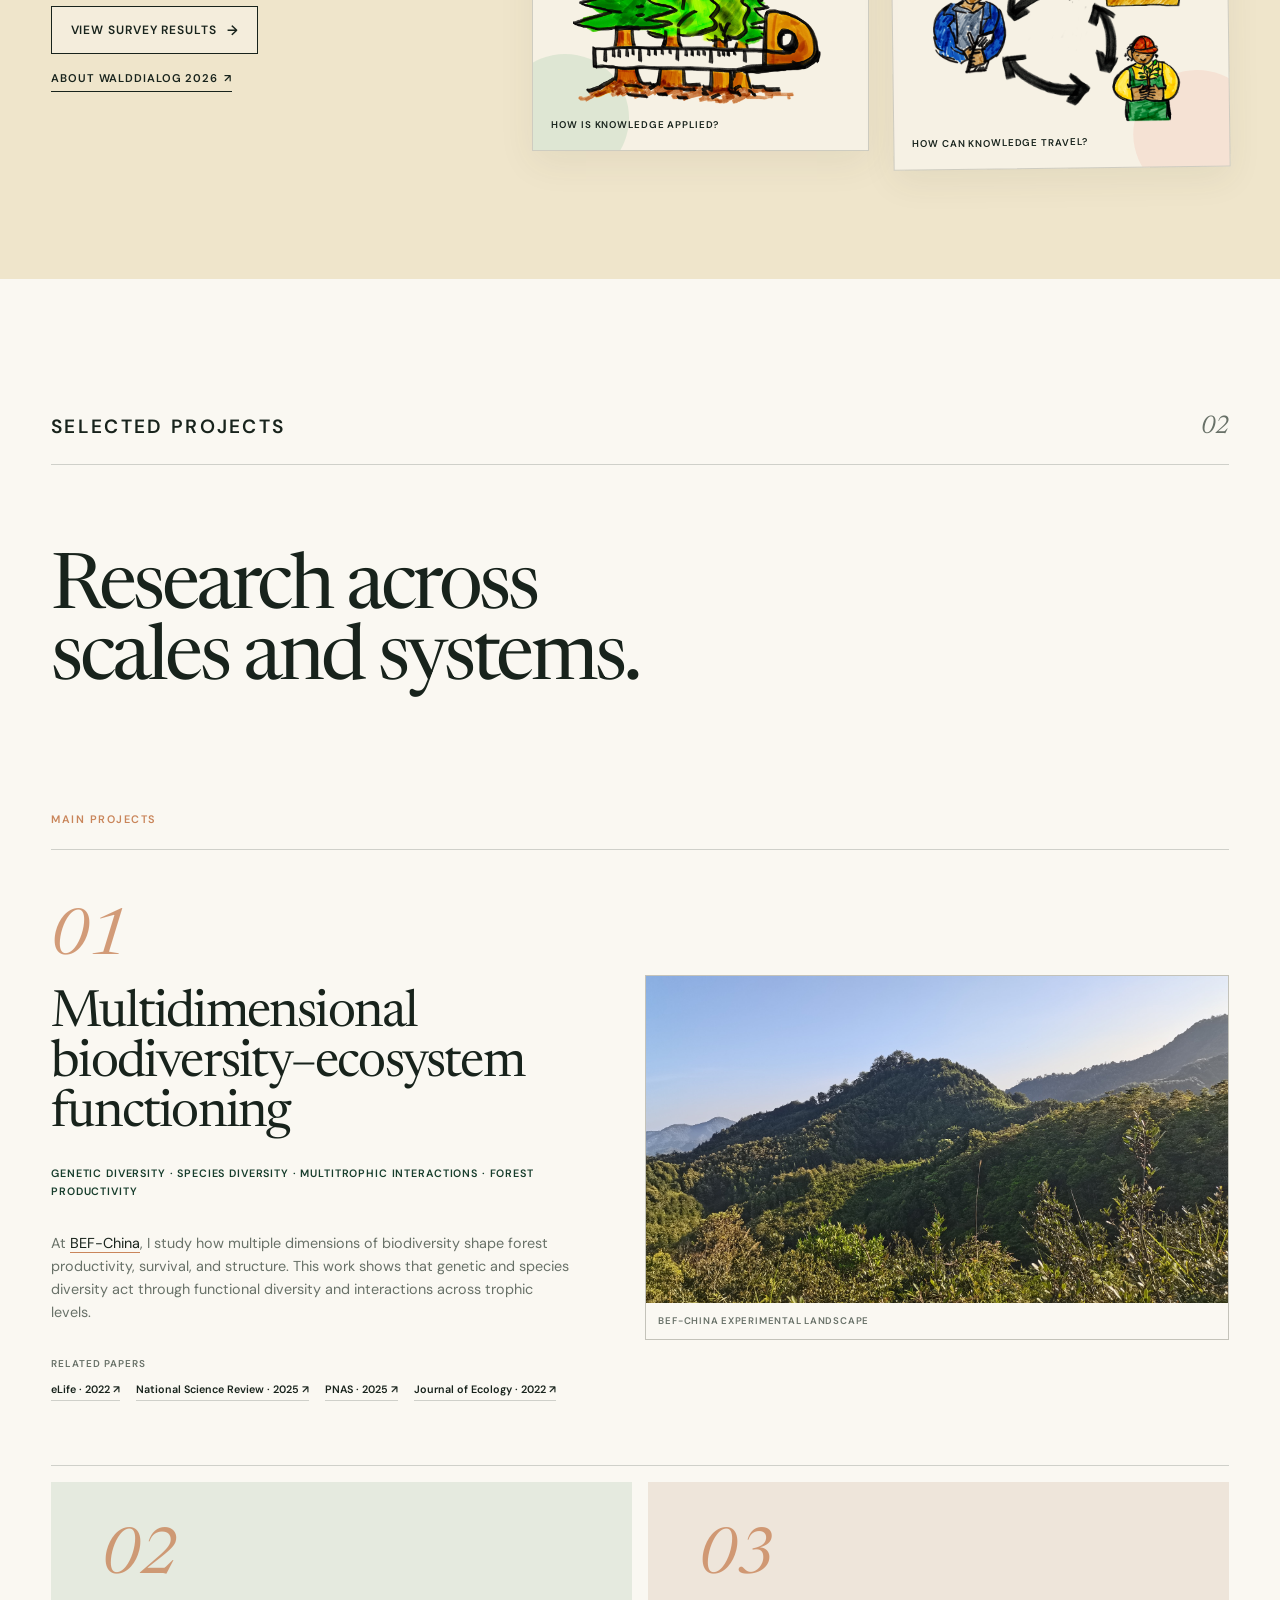
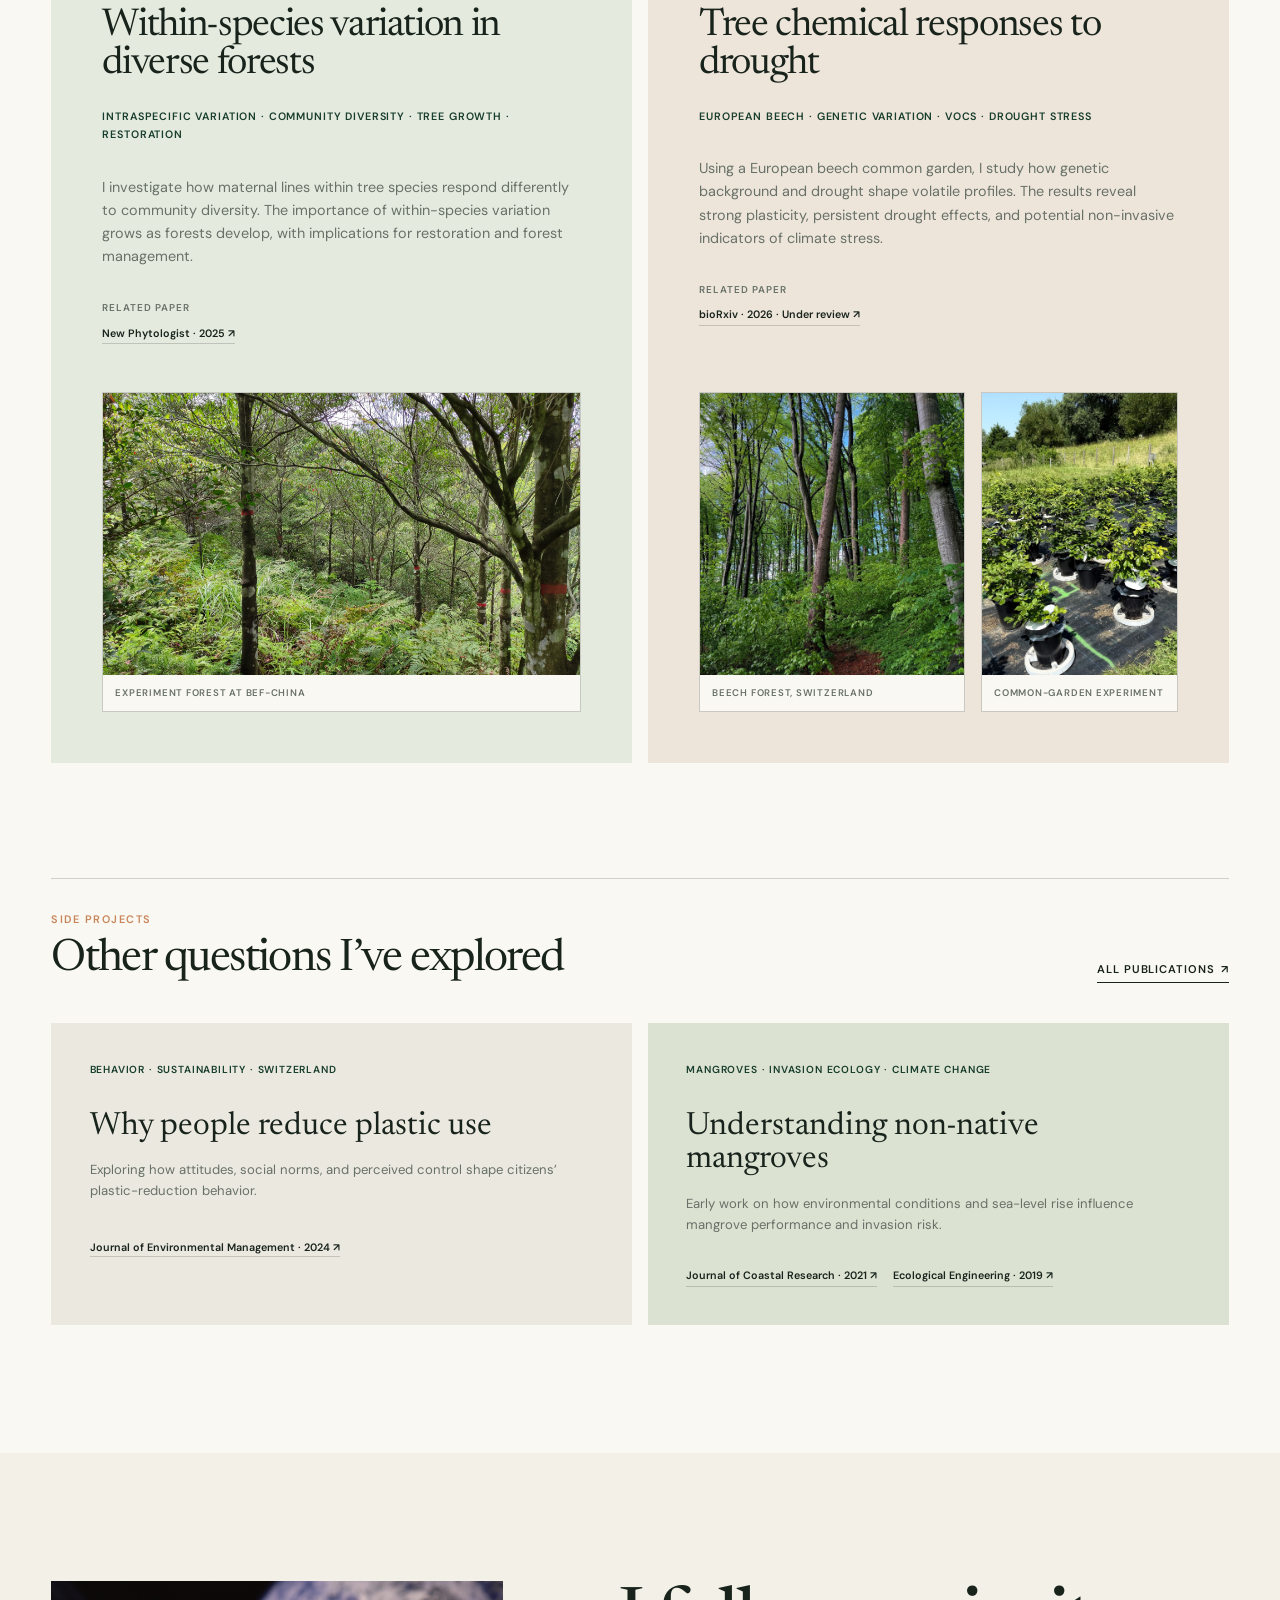
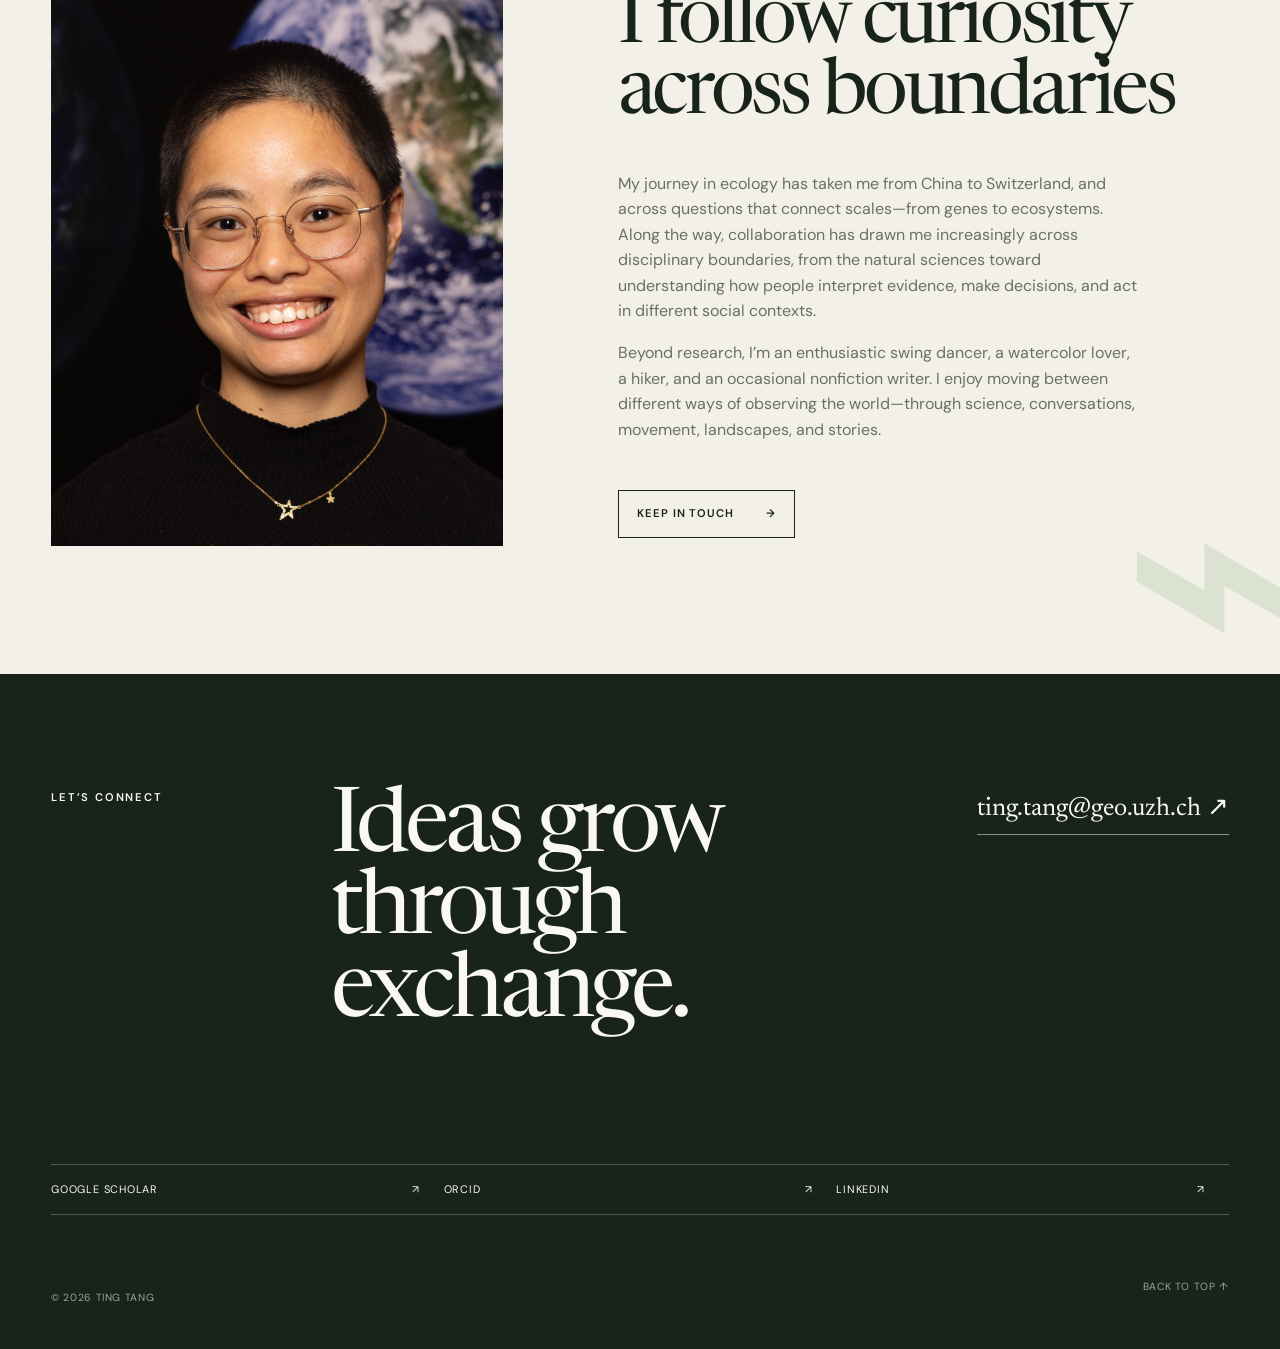
==== commit 69c56eb0: "prepare website for publication" ====
--- a/index.html
+++ b/index.html
@@ -51,18 +51,37 @@
         <p class="eyebrow">Recent Highlight</p><p class="section-number" aria-hidden="true">01</p>
       </div>
       <div class="highlight-content">
-        <div>
+        <div class="highlight-lead">
           <p class="highlight-meta">Poster &amp; survey · 10 September 2026</p>
           <h2 id="highlight-title">WaldDialog 2026</h2>
-        </div>
-        <div class="highlight-preview" aria-label="Placeholder for a future survey figure">
-          <i class="orbit orbit-one"></i><i class="orbit orbit-two"></i>
-          <span>Survey results<br>coming soon</span>
-        </div>
-        <div class="highlight-summary">
-          <p>I will take part in WaldDialog / Forest Dialogue 2026 at the University of Basel, where the focus is on biodiversity as a key to forest adaptation and resilience.</p>
-          <p>I will present a poster featuring a survey on the role of biodiversity in ecosystem functioning in response to climate change. Survey results are coming soon.</p>
-          <a class="text-link" href="https://swissforestlab.wsl.ch/de/veranstaltungen-und-outreach/dialog/walddialog-forest-dialogue-dialogue-forestier-2026/">Event details <span aria-hidden="true">↗</span></a>
+          <div class="highlight-summary">
+            <p>I will take part in WaldDialog / Forest Dialogue 2026 at the University of Basel, where the focus is on biodiversity as a key to forest adaptation and resilience.</p>
+            <p>I will present a poster featuring a survey on the role of biodiversity in ecosystem functioning in response to climate change. Survey results are coming soon.</p>
+            <div class="highlight-links">
+              <a class="highlight-action results-action" href="results.html">View survey results <span aria-hidden="true">→</span></a>
+              <!-- Remove the hidden attribute and replace the URL when the online survey is ready. -->
+              <a class="highlight-action survey-action" href="https://example.com/walddialog-survey" target="_blank" rel="noopener" hidden>Take the online survey <span aria-hidden="true">↗</span></a>
+              <a class="text-link" href="https://swissforestlab.wsl.ch/de/veranstaltungen-und-outreach/dialog/walddialog-forest-dialogue-dialogue-forestier-2026/" target="_blank" rel="noopener">About WaldDialog 2026 <span aria-hidden="true">↗</span></a>
+            </div>
+          </div>
+        </div>
+        <div class="drawing-collage" aria-label="Four illustrated questions explored in the WaldDialog survey">
+          <figure class="drawing-card drawing-card-urgency">
+            <img src="assets/drawing-urgency.png" alt="Hand-drawn dry forest illustrating the urgency of climate change">
+            <figcaption>How urgent is climate change?</figcaption>
+          </figure>
+          <figure class="drawing-card drawing-card-understanding">
+            <img src="assets/drawing-understanding.png" alt="Hand-drawn person with a light bulb illustrating biodiversity understanding">
+            <figcaption>What do we understand about forest biodiversity?</figcaption>
+          </figure>
+          <figure class="drawing-card drawing-card-management">
+            <img src="assets/drawing-management.png" alt="Hand-drawn forest and forestry machine illustrating application in management">
+            <figcaption>How is knowledge applied?</figcaption>
+          </figure>
+          <figure class="drawing-card drawing-card-exchange">
+            <img src="assets/drawing-exchange.png" alt="Hand-drawn researcher, policymaker and forester exchanging knowledge">
+            <figcaption>How can knowledge travel?</figcaption>
+          </figure>
         </div>
       </div>
     </section>
@@ -73,7 +92,6 @@
       </div>
       <div class="projects-intro">
         <h2 id="projects-title">Research across<br>scales and systems.</h2>
-        <p>Three main research threads, with the publications that grew from each.</p>
       </div>
 
       <p class="project-tier-label">Main projects</p>
@@ -97,10 +115,6 @@
               <img src="assets/bef-china-landscape.jpg" alt="Mountainous forest landscape at the BEF-China experiment">
               <figcaption>BEF-China experimental landscape</figcaption>
             </figure>
-            <figure class="photo-placeholder photo-placeholder-small">
-              <img src="assets/bef-china-herbivory-new.jpg" alt="Herbivorous caterpillars feeding on leaves at the BEF-China experiment">
-              <figcaption>Herbivory at BEF-China</figcaption>
-            </figure>
           </div>
         </article>
 
@@ -118,7 +132,7 @@
           <div class="photo-spaces photo-spaces-single" aria-label="Photo for this project">
             <figure class="photo-placeholder">
               <img src="assets/bef-china-forest-2.jpg" alt="Diverse young trees growing at the BEF-China experiment">
-              <figcaption>Diverse forest at BEF-China</figcaption>
+              <figcaption>Experiment forest at BEF-China</figcaption>
             </figure>
           </div>
         </article>
--- a/style.css
+++ b/style.css
@@ -6,6 +6,7 @@
 }
 
 * { box-sizing: border-box; }
+[hidden] { display: none !important; }
 html { scroll-behavior: smooth; }
 body { margin: 0; background: var(--paper); color: var(--ink); font-family: var(--sans); line-height: 1.6; }
 img { display: block; width: 100%; }
@@ -41,18 +42,33 @@
 .section-heading .eyebrow, .section-number { margin: 0; }
 .section-heading .eyebrow { font-size: clamp(1rem,1.5vw,1.35rem); letter-spacing: .12em; }
 .section-number { color: var(--muted); font-family: var(--serif); font-size: clamp(1.3rem,2vw,1.8rem); font-style: italic; }
-.highlight { background: var(--forest); color: var(--light); }
-.highlight .section-heading { border-color: rgba(255,255,255,.24); }
-.highlight .section-number, .highlight-meta { color: #b8c8ba; }
-.highlight-content { display: grid; grid-template-columns: 1fr minmax(260px,.75fr) .75fr; gap: clamp(2.5rem,6vw,7rem); align-items: end; padding-top: clamp(3rem,6vw,6rem); }
+.highlight { background: #efe5cb; color: var(--ink); }
+.highlight .section-heading { border-color: rgba(24,35,28,.25); }
+.highlight .section-number, .highlight-meta { color: #627263; }
+.highlight-content { display: grid; grid-template-columns: minmax(270px,.72fr) minmax(520px,1.28fr); gap: clamp(3rem,7vw,8rem); align-items: center; padding-top: clamp(3rem,6vw,6rem); }
+.highlight-lead { position: relative; z-index: 1; }
 .highlight-meta, .card-meta { margin: 0 0 1rem; font-size: .66rem; font-weight: 600; letter-spacing: .1em; text-transform: uppercase; }
 .highlight h2, .projects-intro h2, .about-copy h2, .footer-lead h2 { margin: 0; font-family: var(--serif); font-size: clamp(3.2rem,6vw,7rem); font-weight: 400; letter-spacing: -.045em; line-height: .92; }
-.highlight-preview { position: relative; display: grid; aspect-ratio: 1; place-items: center; overflow: hidden; border: 1px solid rgba(255,255,255,.35); border-radius: 50%; color: #d8dfd3; font-family: var(--serif); font-size: 1.15rem; font-style: italic; line-height: 1.2; text-align: center; }
-.orbit { position: absolute; border: 1px solid rgba(255,255,255,.15); border-radius: 50%; }
-.orbit-one { width: 65%; height: 65%; }
-.orbit-two { width: 32%; height: 32%; background: rgba(201,133,90,.35); }
-.highlight-preview span { position: relative; z-index: 1; }
-.highlight-summary { max-width: 340px; font-size: .86rem; }
+.highlight-summary { max-width: 440px; margin-top: 2.5rem; font-size: .86rem; }
+.highlight-links { display: flex; flex-wrap: wrap; gap: 1rem 1.5rem; margin-top: 1.5rem; }
+.highlight-action { display: inline-flex; gap: .65rem; align-items: center; justify-content: center; padding: .9rem 1.15rem; border: 1px solid var(--ink); font-size: clamp(.75rem,.9vw,.88rem); font-weight: 600; letter-spacing: .075em; line-height: 1.2; text-transform: uppercase; transition: background 180ms ease, color 180ms ease, transform 180ms ease; }
+.highlight-action:hover { transform: translateY(-2px); }
+.highlight-action span { font-size: 1.15em; }
+.survey-action { border-color: var(--forest); background: var(--forest); color: var(--light); }
+.survey-action:hover { background: var(--ink); }
+.results-action { background: rgba(250,248,242,.42); }
+.results-action:hover { background: var(--light); }
+.drawing-collage { display: grid; grid-template-columns: repeat(2,minmax(0,1fr)); gap: clamp(.8rem,1.8vw,1.5rem); align-items: stretch; }
+.drawing-card { position: relative; display: flex; min-width: 0; min-height: 220px; flex-direction: column; justify-content: space-between; margin: 0; padding: clamp(.8rem,1.4vw,1.25rem); overflow: hidden; border: 1px solid rgba(24,35,28,.18); background: rgba(250,248,242,.66); box-shadow: 0 12px 35px rgba(72,67,45,.07); }
+.drawing-card::before { position: absolute; width: 8rem; height: 8rem; border-radius: 50%; background: rgba(255,198,54,.16); content: ""; }
+.drawing-card img { position: relative; z-index: 1; width: 100%; height: clamp(150px,17vw,245px); object-fit: contain; }
+.drawing-card figcaption { position: relative; z-index: 1; margin-top: .25rem; font-size: .61rem; font-weight: 600; letter-spacing: .09em; text-transform: uppercase; }
+.drawing-card-urgency { transform: rotate(-1deg); }
+.drawing-card-understanding { transform: translateY(1.1rem) rotate(1deg); }
+.drawing-card-understanding::before { right: -2rem; top: -2rem; background: rgba(67,133,209,.13); }
+.drawing-card-management::before { left: -2rem; bottom: -2rem; background: rgba(62,151,91,.13); }
+.drawing-card-exchange { transform: translateY(1.1rem) rotate(-.7deg); }
+.drawing-card-exchange::before { right: -2rem; bottom: -2rem; background: rgba(232,87,72,.1); }
 .text-link { display: inline-flex; gap: .4rem; align-items: center; padding-bottom: .2rem; border-bottom: 1px solid currentColor; font-size: .7rem; font-weight: 600; letter-spacing: .08em; text-transform: uppercase; }
 .text-link span { transition: transform 180ms ease; }
 .text-link:hover span { transform: translate(2px,-2px); }
@@ -125,11 +141,53 @@
 .footer-links a { display: flex; justify-content: space-between; padding: 1rem 1.5rem 1rem 0; border-bottom: 1px solid rgba(255,255,255,.23); font-size: .68rem; letter-spacing: .07em; text-transform: uppercase; }
 .footer-bottom { display: flex; justify-content: space-between; color: #9aa39c; font-size: .65rem; letter-spacing: .06em; text-transform: uppercase; }
 
+/* Survey results page */
+.results-page { background: var(--light); }
+.results-hero { padding: clamp(2rem,4vw,4rem) var(--gutter) clamp(5rem,9vw,9rem); background: #efe5cb; color: var(--ink); }
+.back-link { display: inline-block; margin-bottom: clamp(4rem,8vw,8rem); color: #627263; font-size: .7rem; font-weight: 600; letter-spacing: .08em; text-transform: uppercase; }
+.results-title-block { display: grid; grid-template-columns: 1.2fr .8fr; gap: clamp(3rem,8vw,9rem); align-items: end; }
+.results-title-block h1 { margin: 0; font-family: var(--serif); font-size: clamp(5rem,11vw,12rem); font-weight: 400; letter-spacing: -.06em; line-height: .72; }
+.results-title-block .eyebrow { color: #627263; }
+.results-intro { max-width: 480px; margin: 0; font-family: var(--serif); font-size: clamp(1.5rem,2.6vw,2.6rem); line-height: 1.15; }
+.results-drawings { grid-template-columns: repeat(4,minmax(0,1fr)); margin-top: clamp(4rem,7vw,7rem); }
+.results-drawings .drawing-card { min-height: 180px; }
+.results-drawings .drawing-card img { height: clamp(130px,14vw,210px); }
+.results-survey-link { width: fit-content; margin-top: clamp(2.5rem,4vw,4rem); padding: 1rem 1.4rem; font-size: clamp(.82rem,1vw,.95rem); }
+.results-status { display: flex; max-width: 650px; gap: 1rem; align-items: flex-start; margin-top: clamp(4rem,7vw,7rem); padding-top: 1.5rem; border-top: 1px solid rgba(24,35,28,.22); color: #627263; font-size: .84rem; }
+.results-status p { margin: 0; }
+.status-dot { width: .7rem; height: .7rem; flex: 0 0 auto; margin-top: .35rem; border-radius: 50%; background: var(--clay); }
+.results-body { padding: clamp(5rem,10vw,10rem) var(--gutter); }
+.results-section-heading { display: flex; justify-content: space-between; padding-bottom: 1rem; border-bottom: 1px solid var(--line); }
+.results-section-heading .eyebrow, .results-section-heading > p { margin: 0; }
+.results-section-heading > p:last-child { color: var(--muted); font-size: .7rem; letter-spacing: .08em; text-transform: uppercase; }
+.results-grid { display: grid; grid-template-columns: .8fr 1.2fr; gap: clamp(3rem,8vw,9rem); align-items: start; padding-top: clamp(3rem,7vw,7rem); }
+.results-copy h2, .results-return h2 { margin: 0 0 2rem; font-family: var(--serif); font-size: clamp(3rem,6vw,6.5rem); font-weight: 400; letter-spacing: -.045em; line-height: .92; }
+.results-copy > p { max-width: 500px; color: var(--muted); }
+.poster-thumbnail { width: min(100%,230px); margin: 2.5rem 0 3rem; }
+.poster-thumbnail a { display: block; border: 1px solid var(--line); background: white; transition: transform 180ms ease; }
+.poster-thumbnail a:hover { transform: translateY(-3px); }
+.poster-thumbnail img { width: 100%; height: auto; }
+.poster-thumbnail figcaption { margin-top: .6rem; color: var(--muted); font-size: .6rem; letter-spacing: .06em; text-transform: uppercase; }
+.finding-placeholders { margin-top: 3rem; border-top: 1px solid var(--line); }
+.finding-placeholders p { display: flex; gap: 1rem; margin: 0; padding: 1rem 0; border-bottom: 1px solid var(--line); font-size: .76rem; font-weight: 600; letter-spacing: .07em; text-transform: uppercase; }
+.finding-placeholders span { color: var(--clay); font-family: var(--serif); font-style: italic; }
+.results-downloads { display: grid; gap: .7rem; margin-top: 3rem; }
+.results-downloads p { margin: 0 0 .25rem; color: var(--muted); font-size: .62rem; font-weight: 600; letter-spacing: .1em; text-transform: uppercase; }
+.results-downloads a { width: fit-content; padding-bottom: .15rem; border-bottom: 1px solid var(--line); font-size: .7rem; font-weight: 600; letter-spacing: .06em; text-transform: uppercase; }
+.results-figure { margin: 0; border: 1px solid var(--line); background: var(--paper); }
+.results-figure img { width: 100%; height: auto; }
+.results-figure figcaption { padding: .8rem 1rem; border-top: 1px solid var(--line); color: var(--muted); font-size: .65rem; line-height: 1.5; }
+.results-return { padding: clamp(5rem,9vw,9rem) var(--gutter); background: var(--paper); text-align: center; }
+.results-return h2 { margin-right: auto; margin-left: auto; }
+.results-footer { display: flex; justify-content: space-between; padding: 1.5rem var(--gutter); background: var(--ink); color: #9aa39c; font-size: .65rem; letter-spacing: .07em; text-transform: uppercase; }
+.results-footer p { margin: 0; }
+
 @media (max-width: 900px) {
   .hero { grid-template-columns: 1fr; }
   .hero-image { min-height: 65vh; }
-  .highlight-content { grid-template-columns: 1fr 1fr; }
-  .highlight-summary { grid-column: 2; }
+  .highlight-content { grid-template-columns: 1fr; }
+  .drawing-collage { max-width: 760px; }
+  .results-drawings { grid-template-columns: repeat(2,minmax(0,1fr)); }
   .research-highlight { padding: 1.5rem; gap: 2rem; }
   .research-highlight:first-child { grid-template-columns: 1fr; }
   .footer-lead { grid-template-columns: 1fr 1fr; }
@@ -155,8 +213,10 @@
   .hero-intro, .projects-intro, .highlight-content, .about-preview, .footer-lead { grid-template-columns: 1fr; }
   .hero-intro { gap: 1rem; }
   .hero-image { min-height: 70vh; }
-  .highlight-preview { width: min(100%,330px); margin: 1rem auto; }
   .highlight-summary, .footer-lead .eyebrow { grid-column: auto; }
+  .drawing-card { min-height: 180px; padding: .75rem; }
+  .drawing-card img, .results-drawings .drawing-card img { height: clamp(125px,38vw,220px); }
+  .drawing-card-understanding, .drawing-card-exchange { transform: translateY(.5rem); }
   .projects-intro { padding-bottom: 5rem; }
   .research-highlights { grid-template-columns: 1fr; }
   .research-highlight:not(:first-child) .photo-placeholder img { height: clamp(190px,55vw,320px); }
@@ -168,6 +228,11 @@
   .about-copy { padding-bottom: 3rem; }
   .email-link { justify-self: start; }
   .footer-links { grid-template-columns: 1fr; margin-top: 5rem; }
+  .results-title-block, .results-grid { grid-template-columns: 1fr; }
+  .results-title-block h1 { font-size: clamp(4.8rem,24vw,7rem); }
+  .results-intro { margin-top: 1rem; }
+  .figure-placeholder { min-height: 90vw; }
+  .figure-rings, .figure-rings::before, .figure-rings::after { transform: scale(.75); }
 }
 
 @media (prefers-reduced-motion: reduce) {
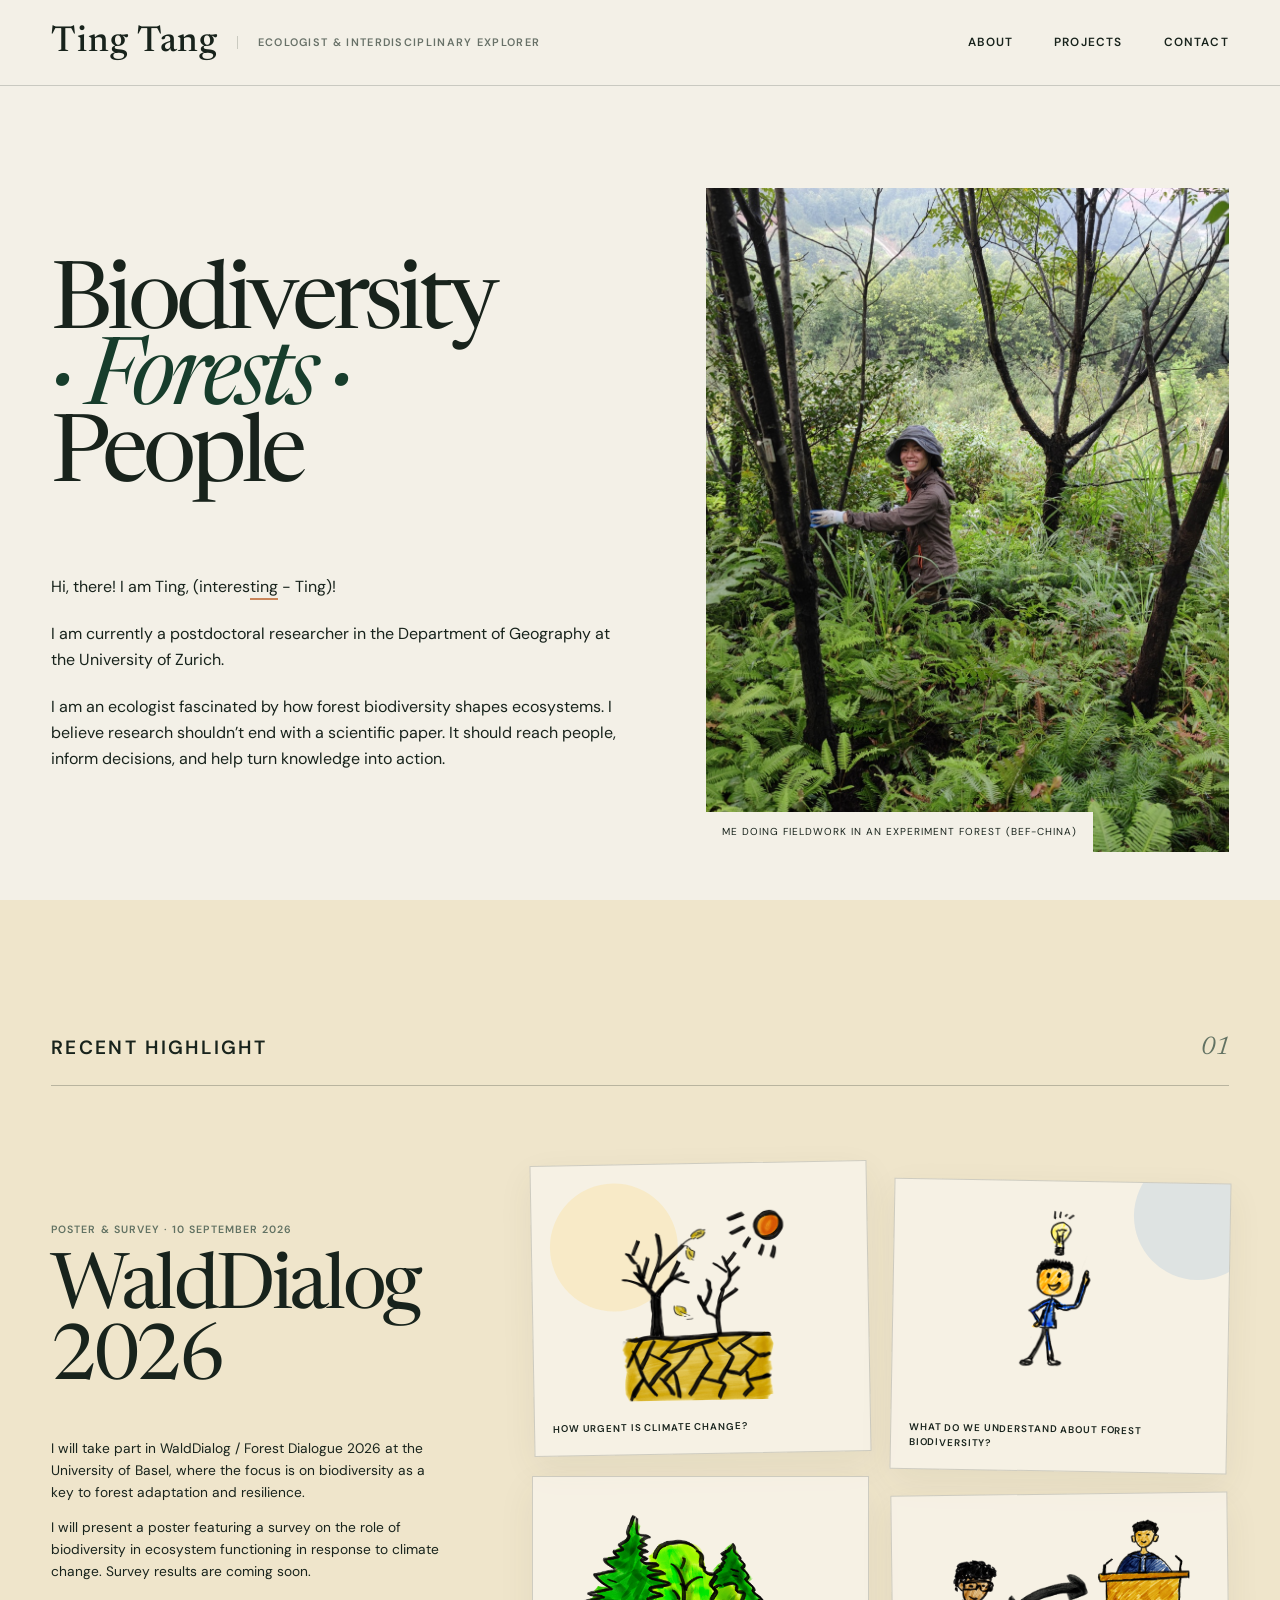
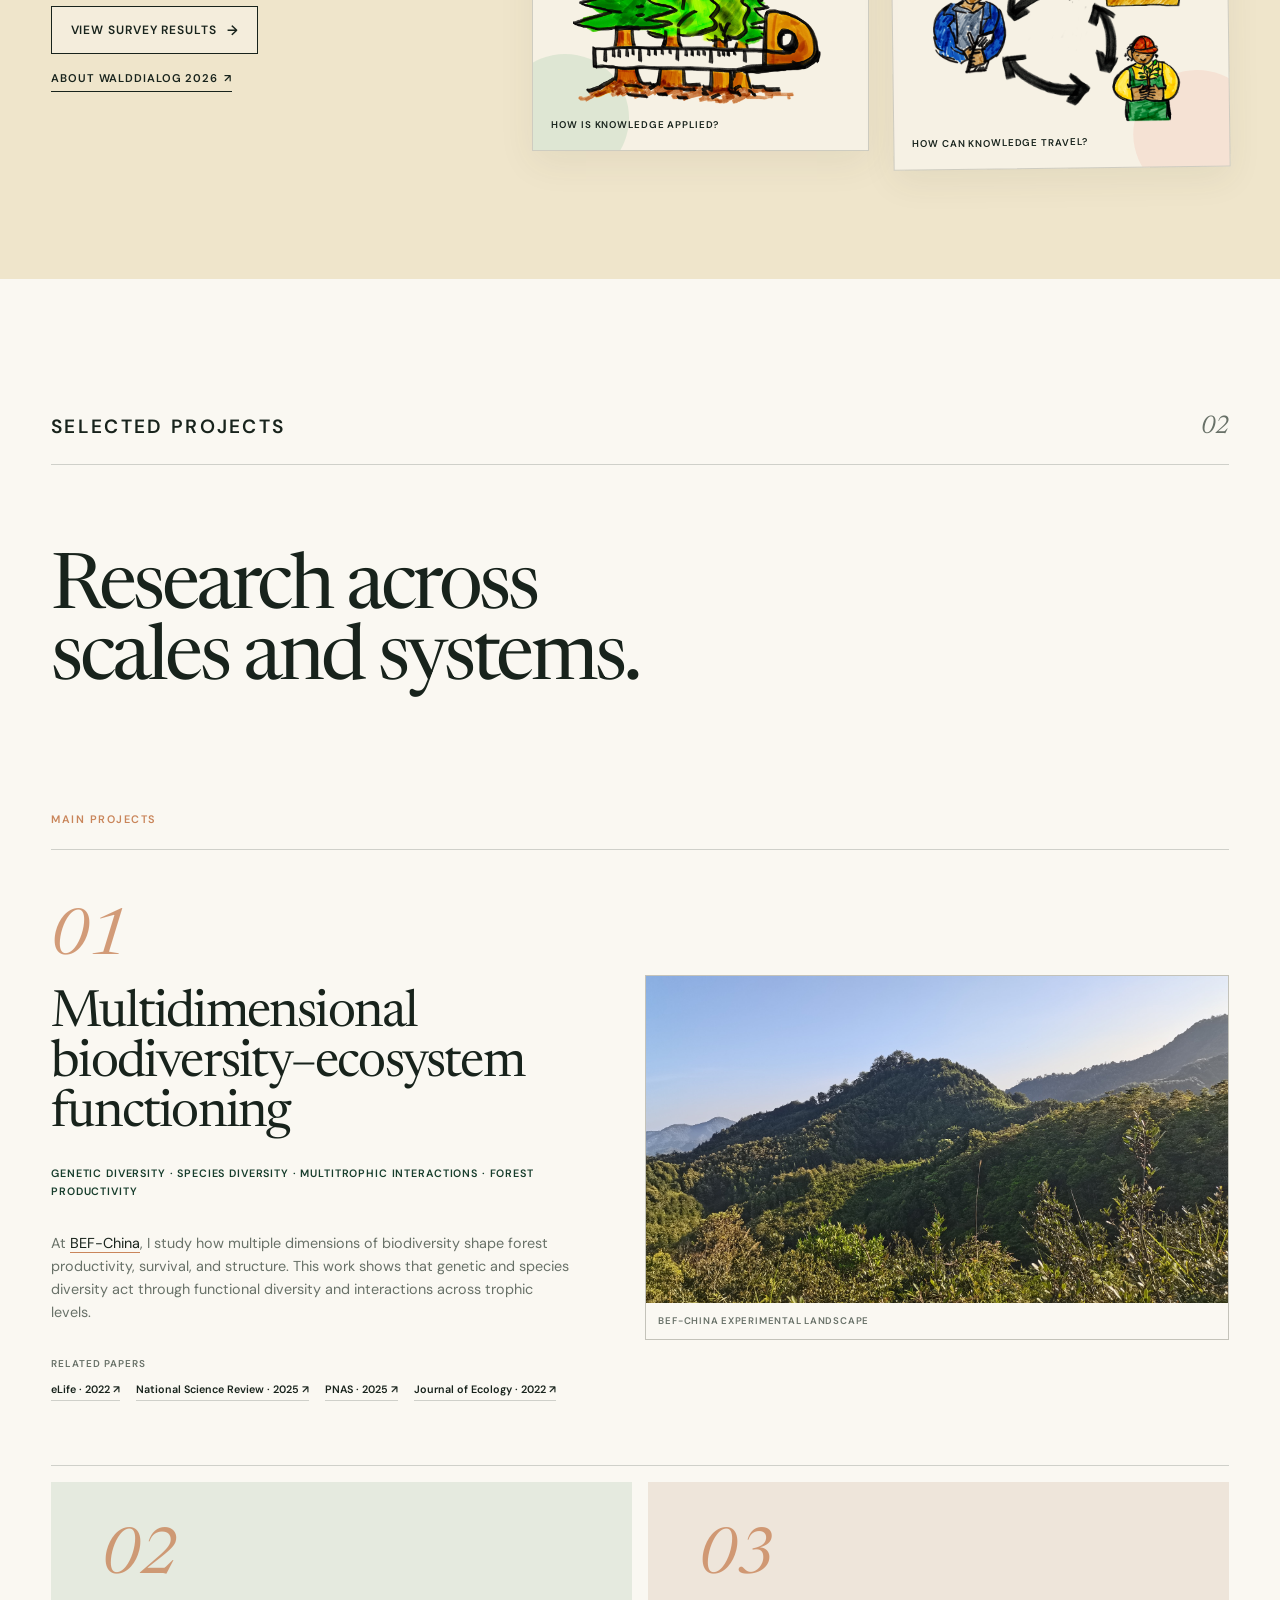
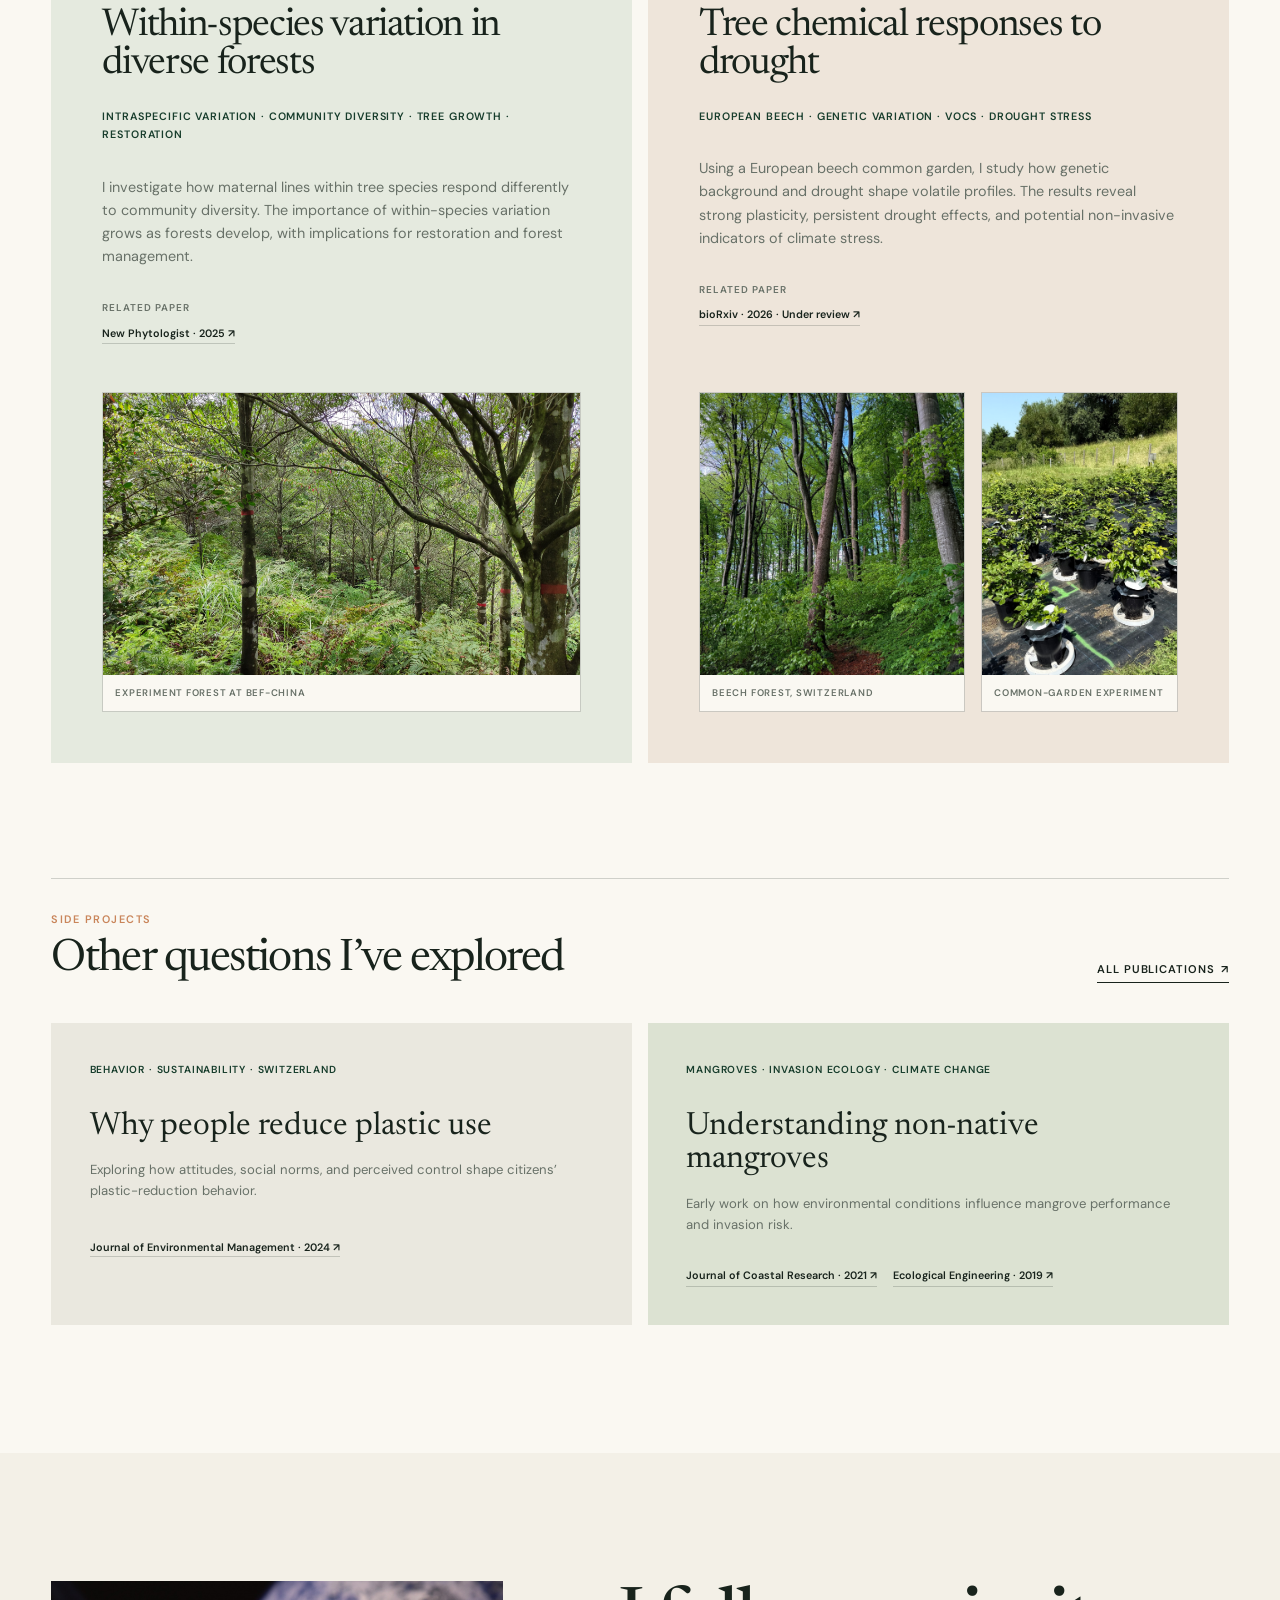
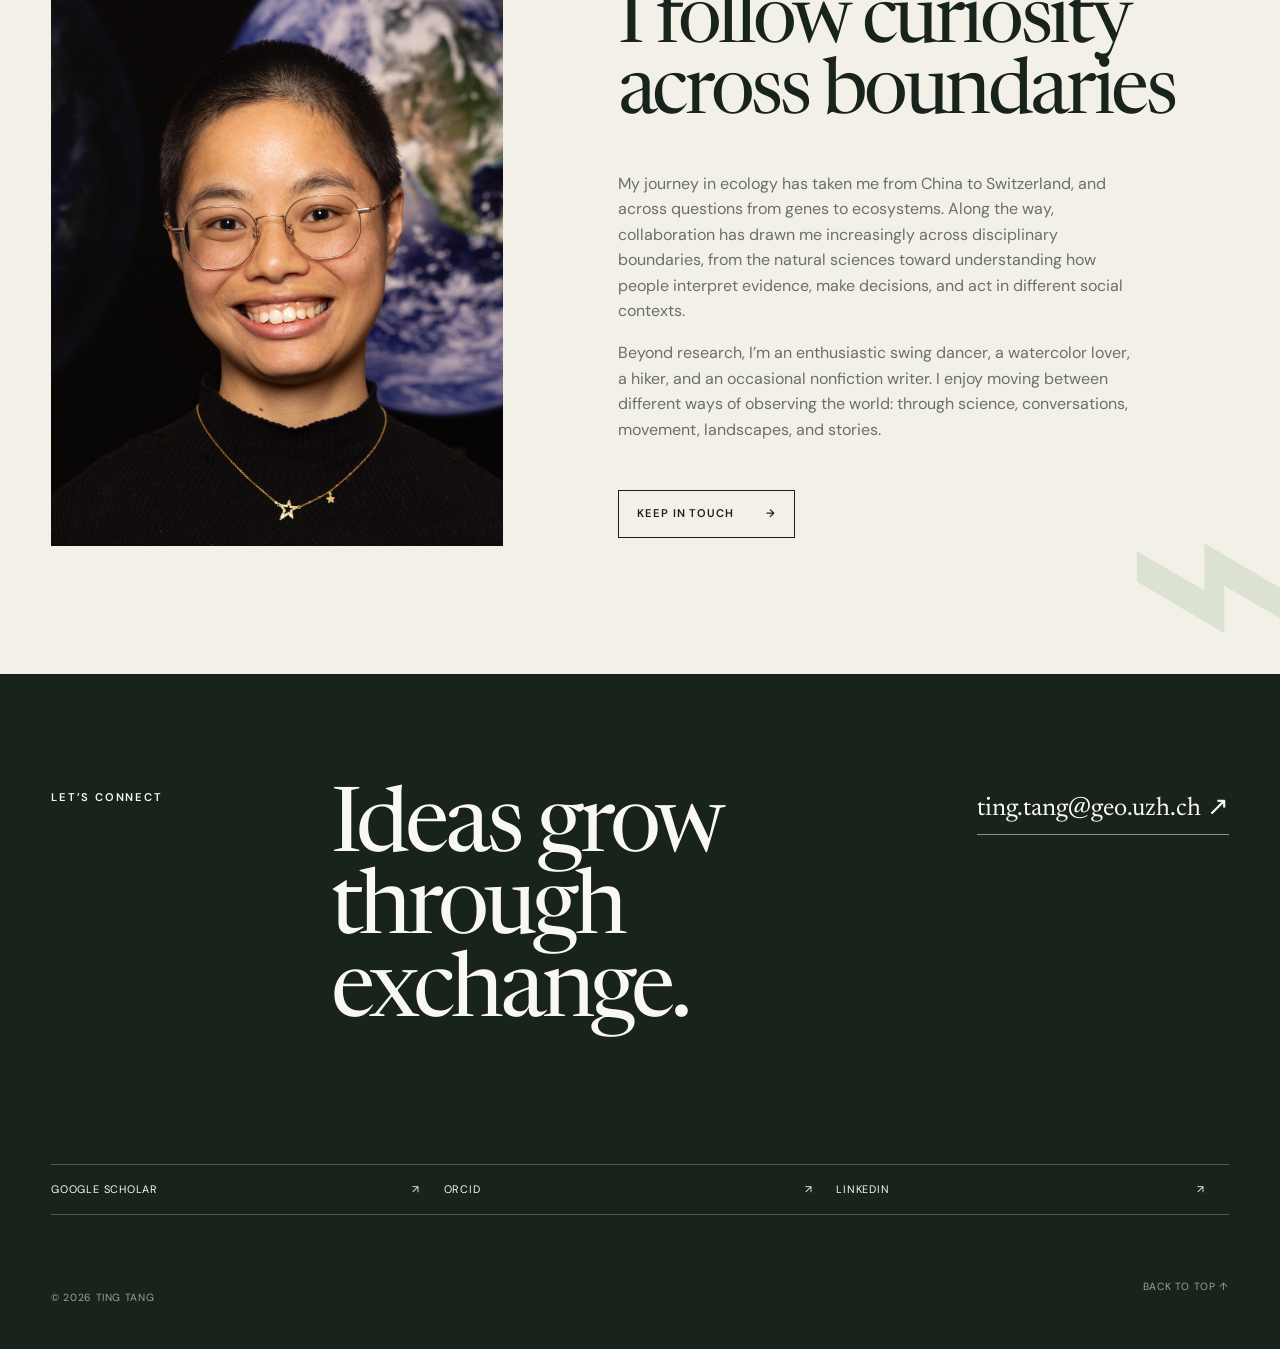
==== commit 2001d4b7: "changed about me description" ====
--- a/index.html
+++ b/index.html
@@ -179,7 +179,7 @@
           <article class="side-project">
             <p class="keywords">Mangroves · Invasion ecology · Climate change</p>
             <h4>Understanding non-native mangroves</h4>
-            <p>Early work on how environmental conditions and sea-level rise influence mangrove performance and invasion risk.</p>
+            <p>Early work on how environmental conditions influence mangrove performance and invasion risk.</p>
             <div class="side-paper-links">
               <a class="paper-link" href="https://doi.org/10.2112/JCOASTRES-D-21-00070.1" target="_blank" rel="noopener">Journal of Coastal Research · 2021 ↗</a>
               <a class="paper-link" href="https://doi.org/10.1016/j.ecoleng.2019.105591" target="_blank" rel="noopener">Ecological Engineering · 2019 ↗</a>
@@ -194,8 +194,8 @@
       <figure class="about-image image-frame"><img src="assets/geo-uzh-portrait.jpg" alt="Portrait of Ting Tang at the University of Zurich Department of Geography"></figure>
       <div class="about-copy">
         <h2 id="about-title">I follow curiosity across boundaries</h2>
-        <p>My journey in ecology has taken me from China to Switzerland, and across questions that connect scales—from genes to ecosystems. Along the way, collaboration has drawn me increasingly across disciplinary boundaries, from the natural sciences toward understanding how people interpret evidence, make decisions, and act in different social contexts.</p>
-        <p>Beyond research, I’m an enthusiastic swing dancer, a watercolor lover, a hiker, and an occasional nonfiction writer. I enjoy moving between different ways of observing the world—through science, conversations, movement, landscapes, and stories.</p>
+        <p>My journey in ecology has taken me from China to Switzerland, and across questions from genes to ecosystems. Along the way, collaboration has drawn me increasingly across disciplinary boundaries, from the natural sciences toward understanding how people interpret evidence, make decisions, and act in different social contexts.</p>
+        <p>Beyond research, I’m an enthusiastic swing dancer, a watercolor lover, a hiker, and an occasional nonfiction writer. I enjoy moving between different ways of observing the world: through science, conversations, movement, landscapes, and stories.</p>
         <a class="button-link" href="#contact">Keep in touch <span aria-hidden="true">→</span></a>
       </div>
       <span class="botanical-mark" aria-hidden="true">⌁</span>
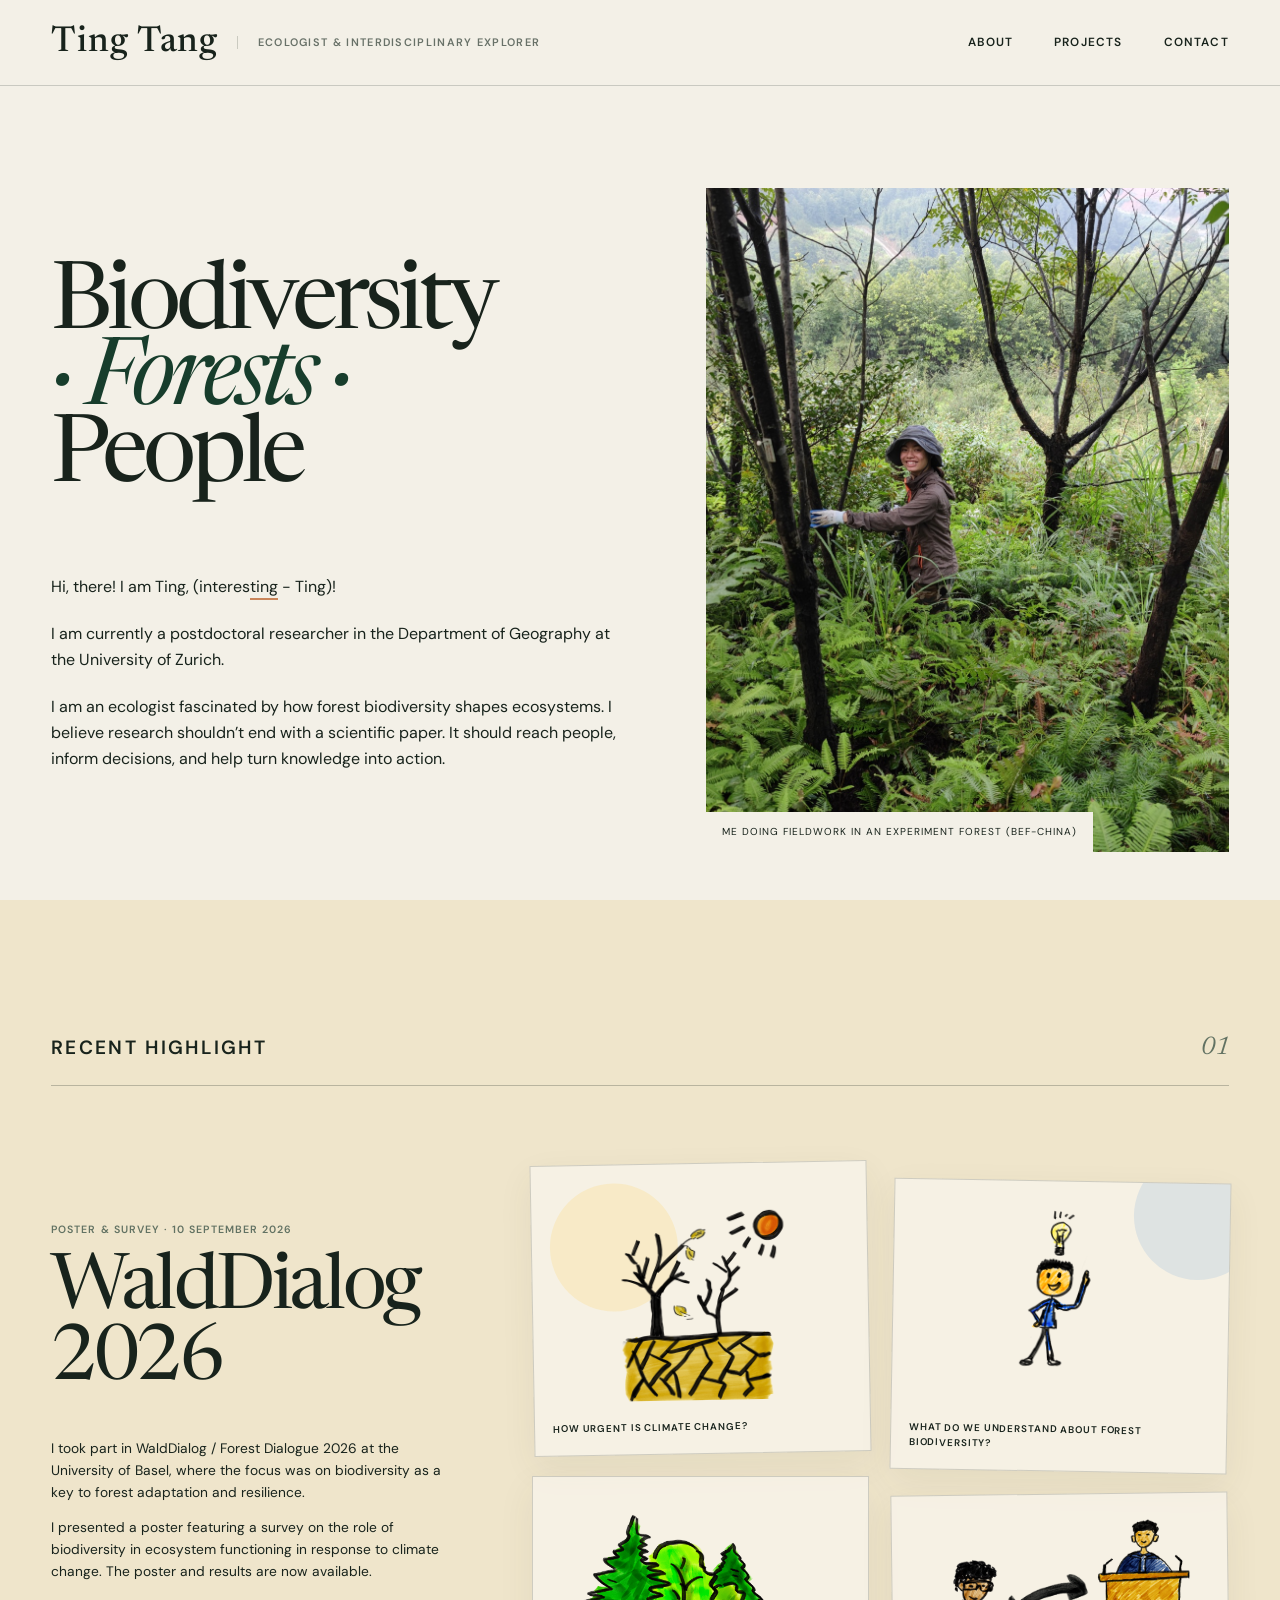
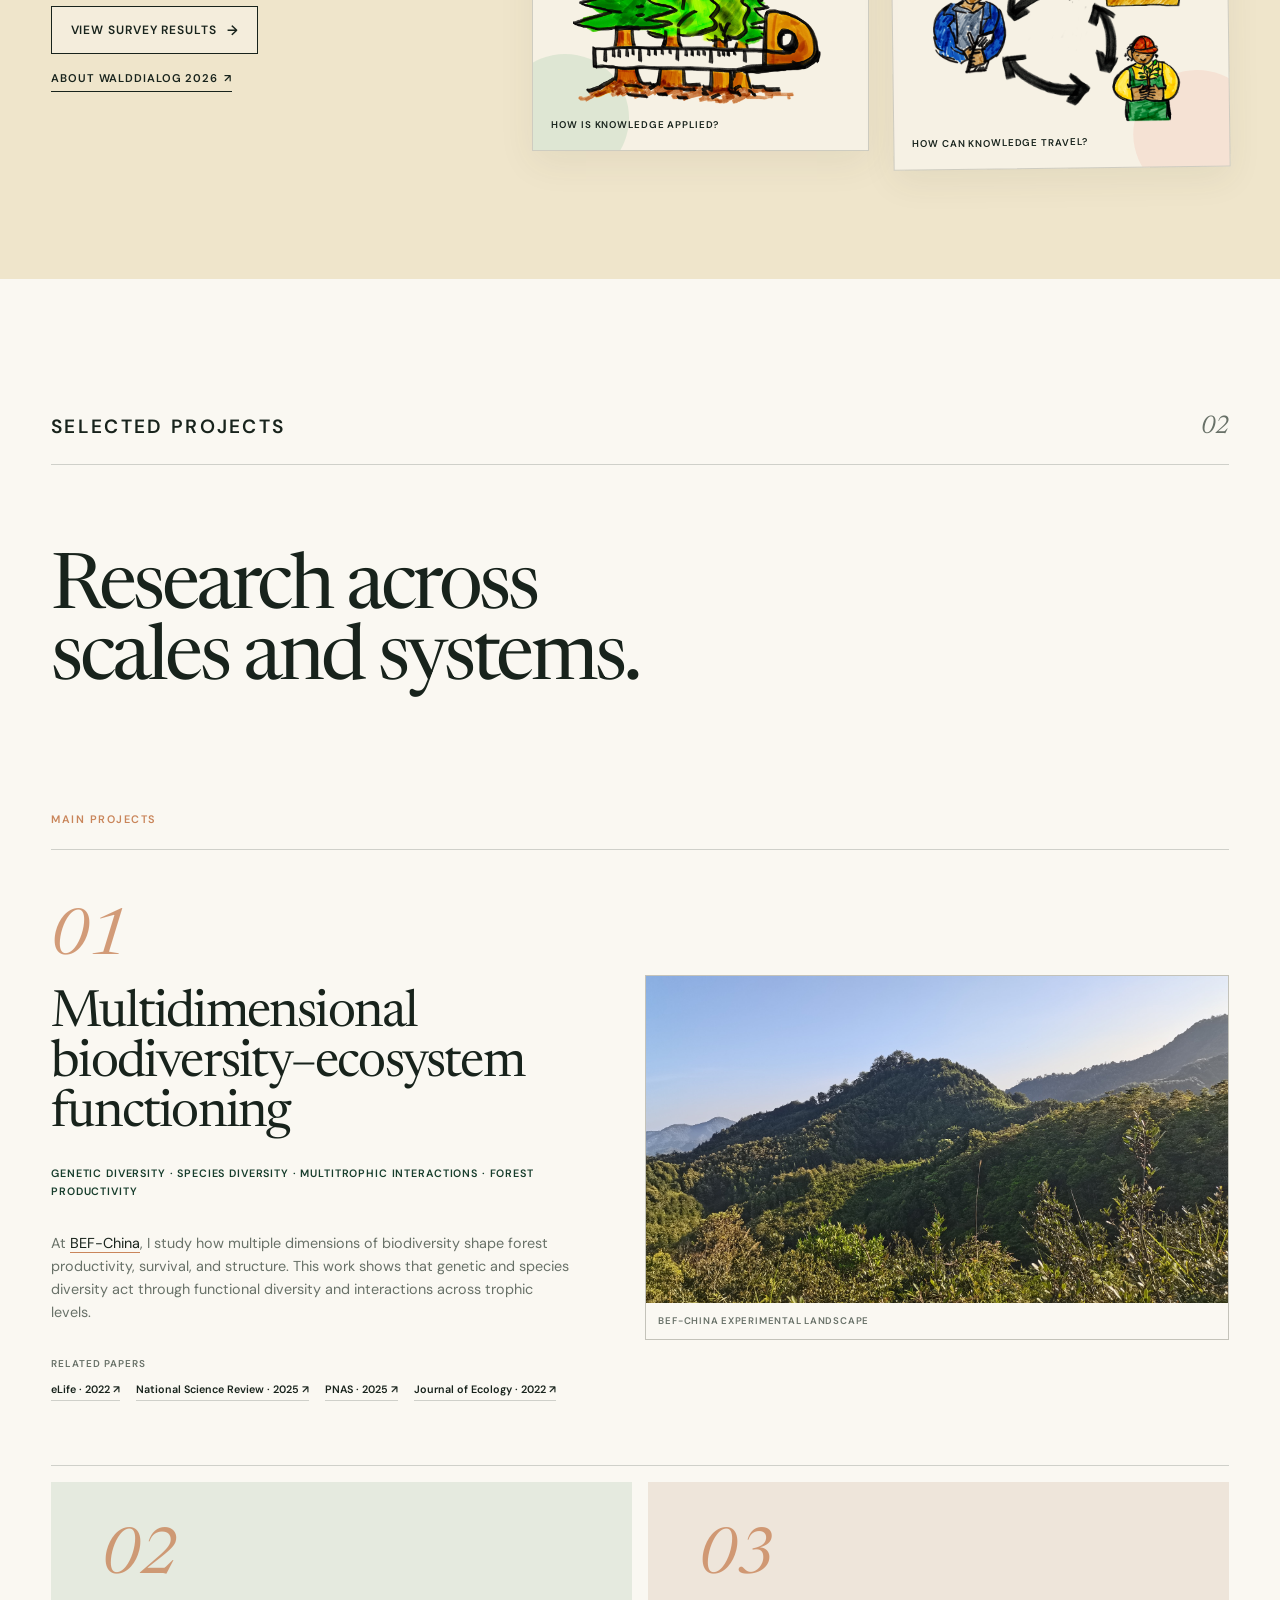
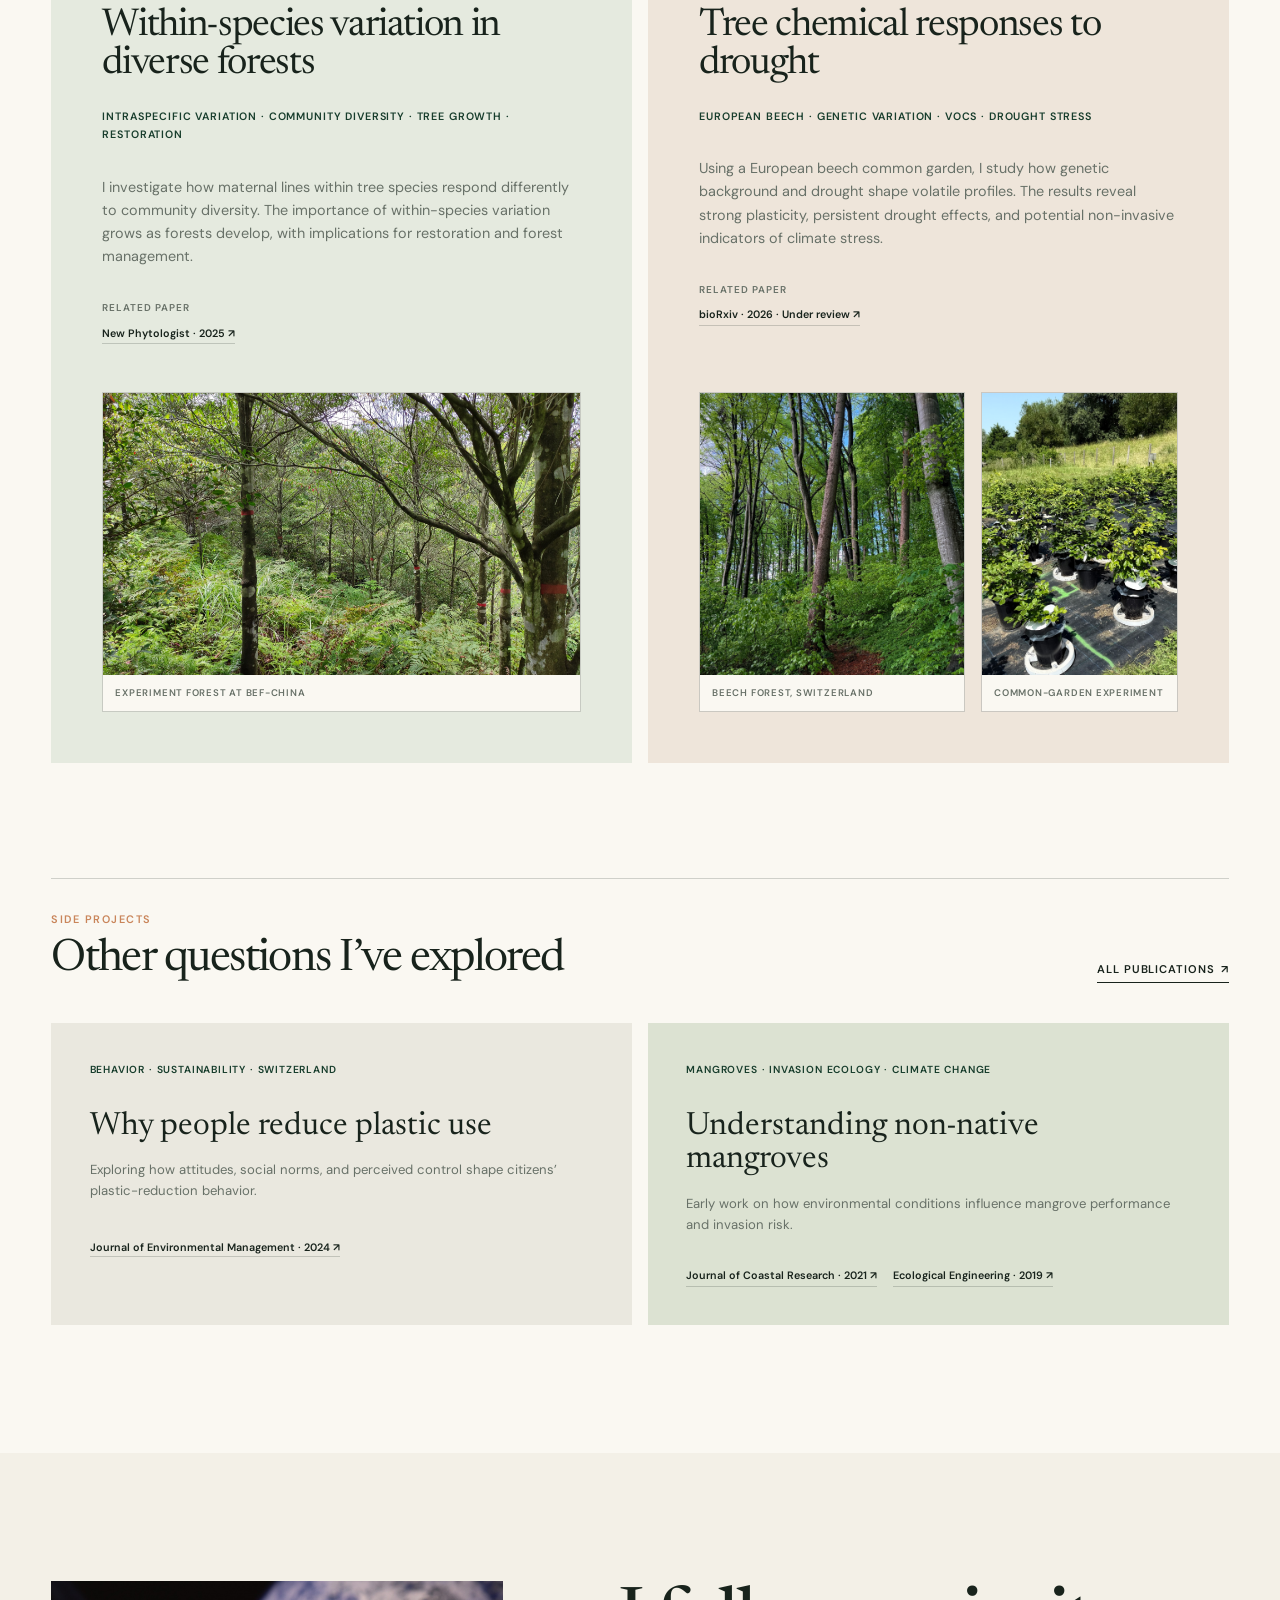
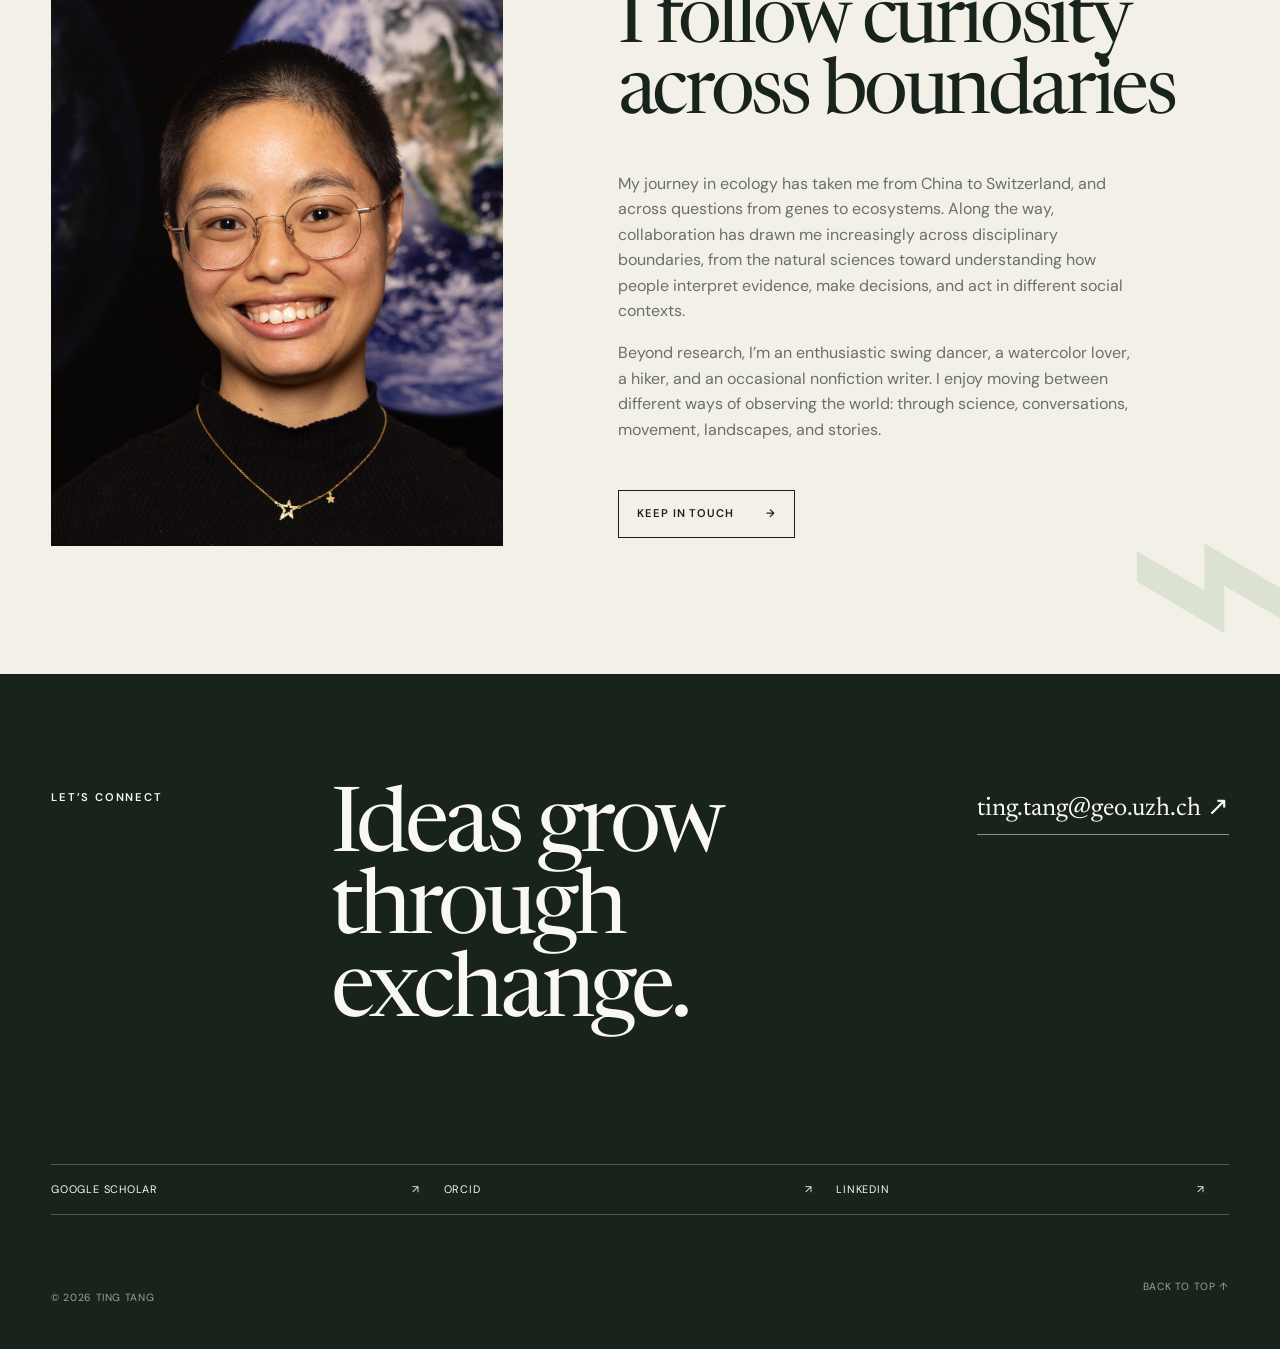
==== commit 17238815: "publish WaldDialog poster and survey results" ====
--- a/index.html
+++ b/index.html
@@ -55,8 +55,8 @@
           <p class="highlight-meta">Poster &amp; survey · 10 September 2026</p>
           <h2 id="highlight-title">WaldDialog 2026</h2>
           <div class="highlight-summary">
-            <p>I will take part in WaldDialog / Forest Dialogue 2026 at the University of Basel, where the focus is on biodiversity as a key to forest adaptation and resilience.</p>
-            <p>I will present a poster featuring a survey on the role of biodiversity in ecosystem functioning in response to climate change. Survey results are coming soon.</p>
+            <p>I took part in WaldDialog / Forest Dialogue 2026 at the University of Basel, where the focus was on biodiversity as a key to forest adaptation and resilience.</p>
+            <p>I presented a poster featuring a survey on the role of biodiversity in ecosystem functioning in response to climate change. The poster and results are now available.</p>
             <div class="highlight-links">
               <a class="highlight-action results-action" href="results.html">View survey results <span aria-hidden="true">→</span></a>
               <!-- Remove the hidden attribute and replace the URL when the online survey is ready. -->
--- a/style.css
+++ b/style.css
@@ -175,6 +175,7 @@
 .results-downloads p { margin: 0 0 .25rem; color: var(--muted); font-size: .62rem; font-weight: 600; letter-spacing: .1em; text-transform: uppercase; }
 .results-downloads a { width: fit-content; padding-bottom: .15rem; border-bottom: 1px solid var(--line); font-size: .7rem; font-weight: 600; letter-spacing: .06em; text-transform: uppercase; }
 .results-figure { margin: 0; border: 1px solid var(--line); background: var(--paper); }
+.results-figures { display: grid; gap: 1.5rem; }
 .results-figure img { width: 100%; height: auto; }
 .results-figure figcaption { padding: .8rem 1rem; border-top: 1px solid var(--line); color: var(--muted); font-size: .65rem; line-height: 1.5; }
 .results-return { padding: clamp(5rem,9vw,9rem) var(--gutter); background: var(--paper); text-align: center; }
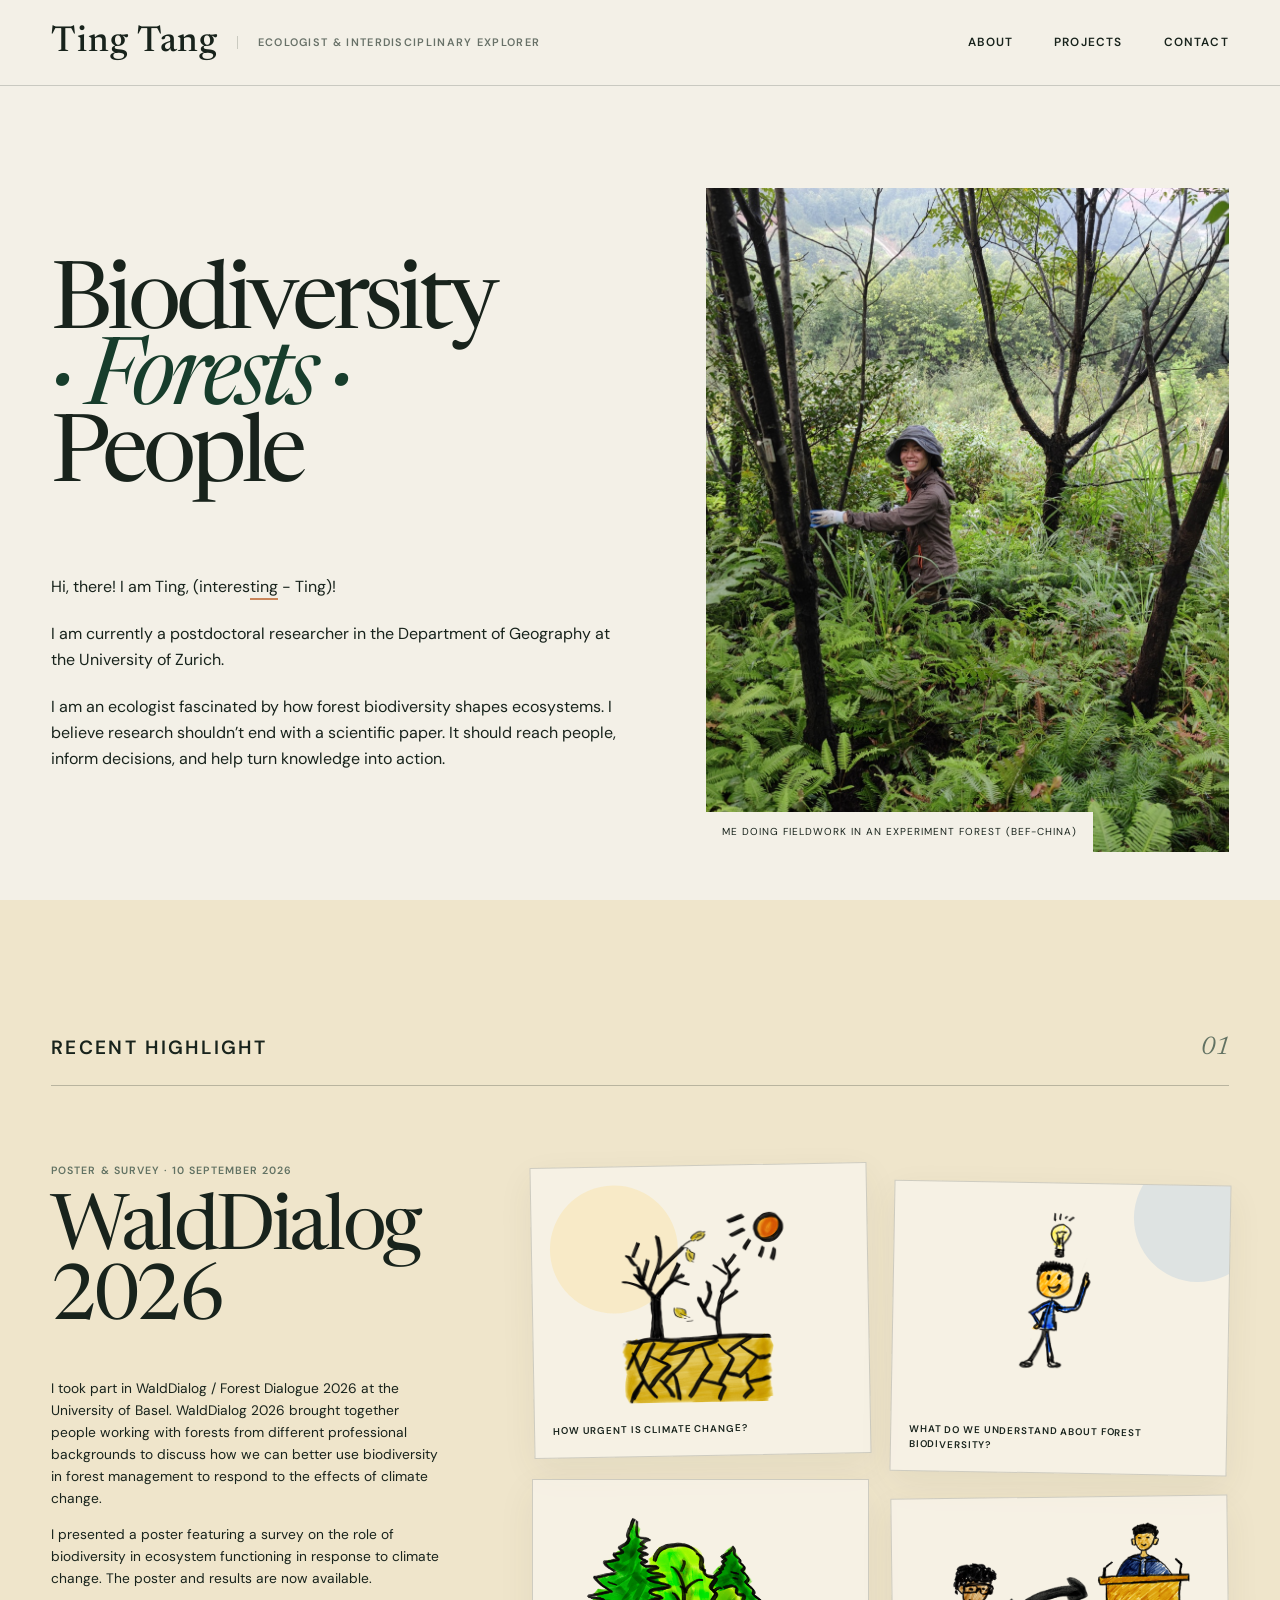
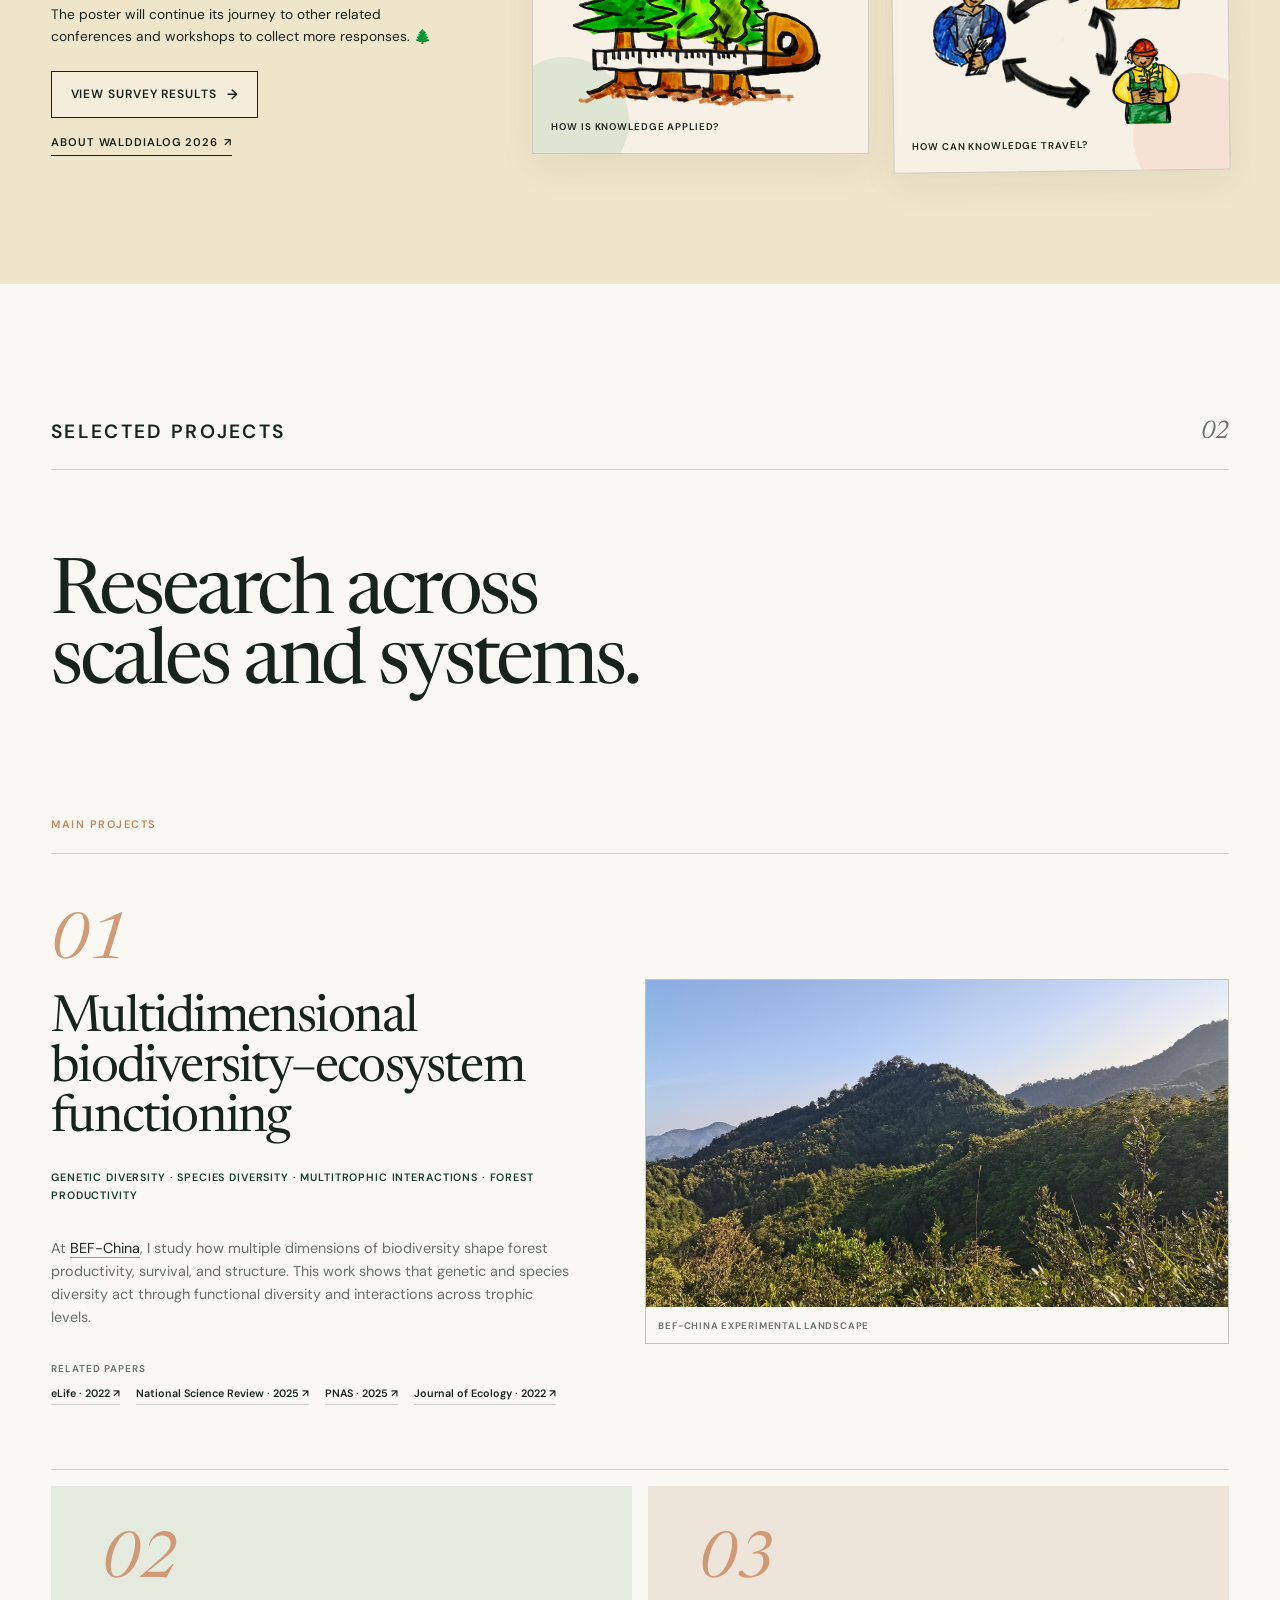
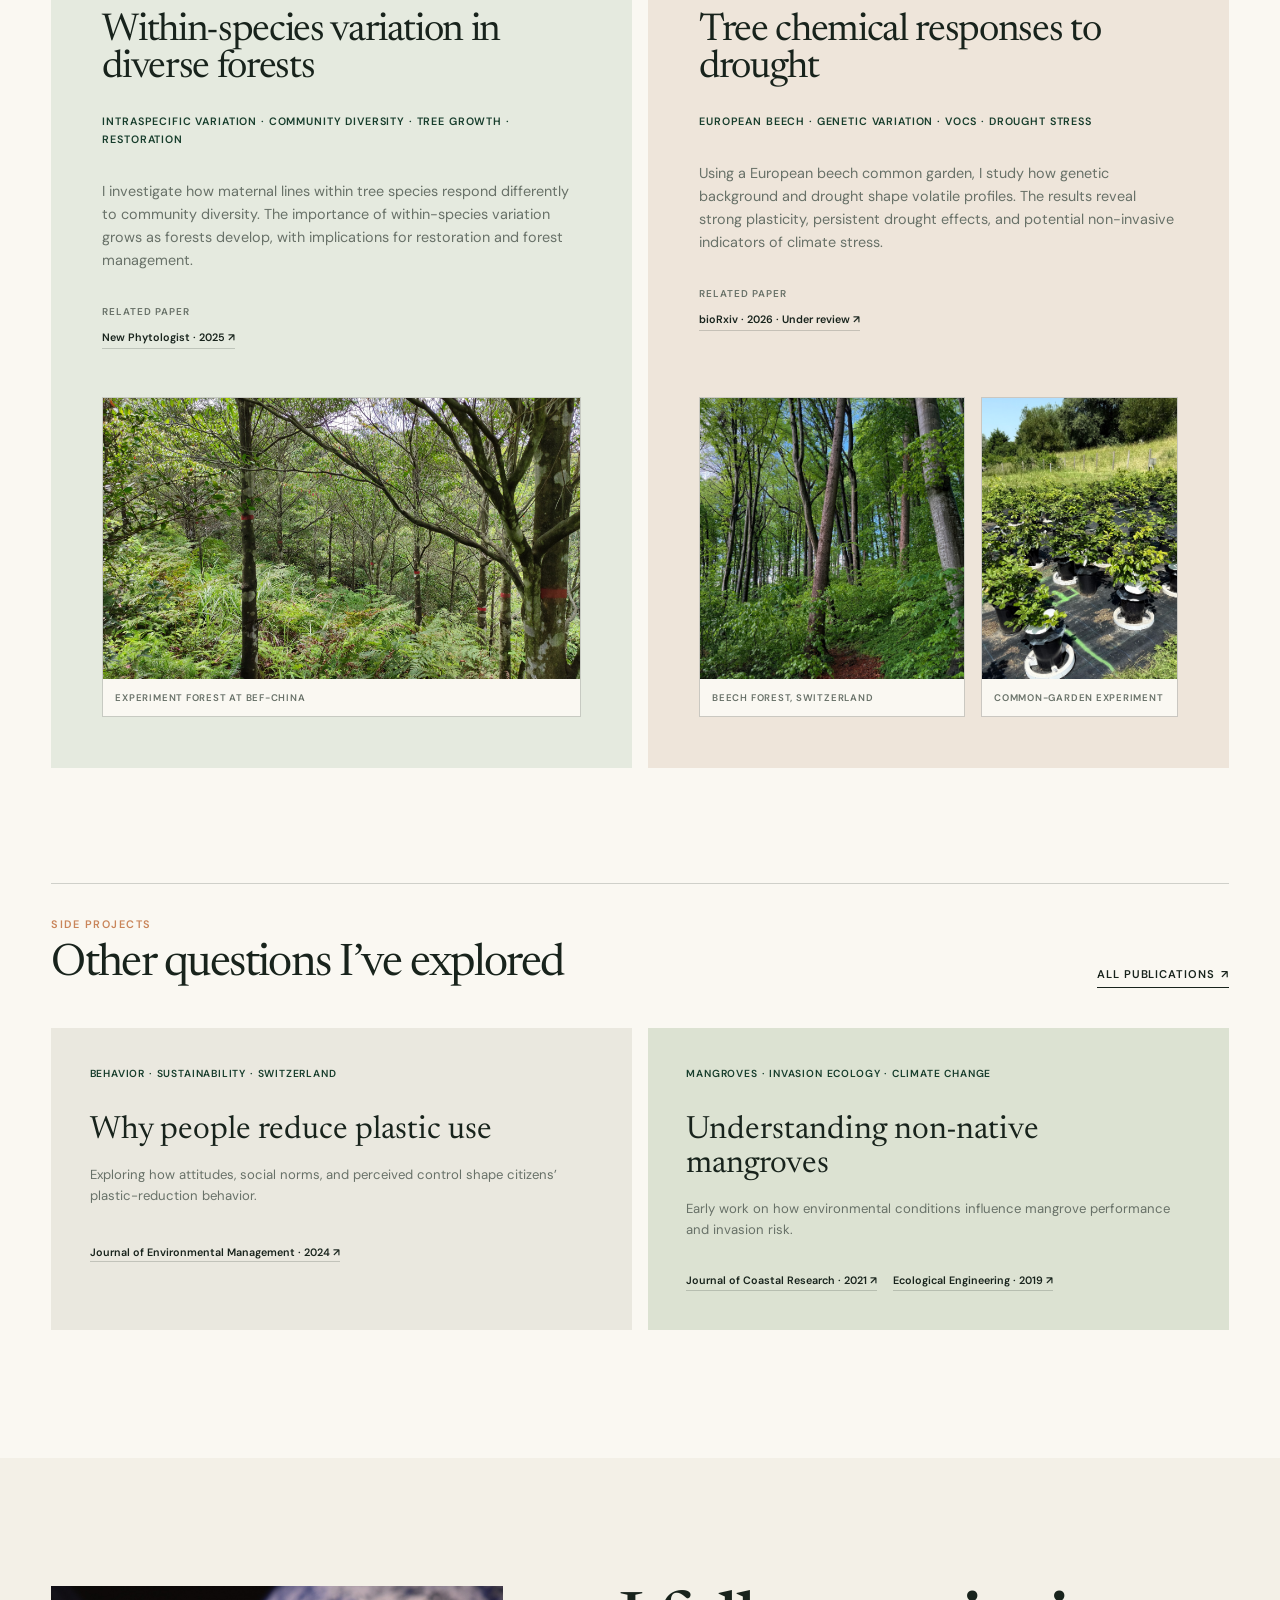
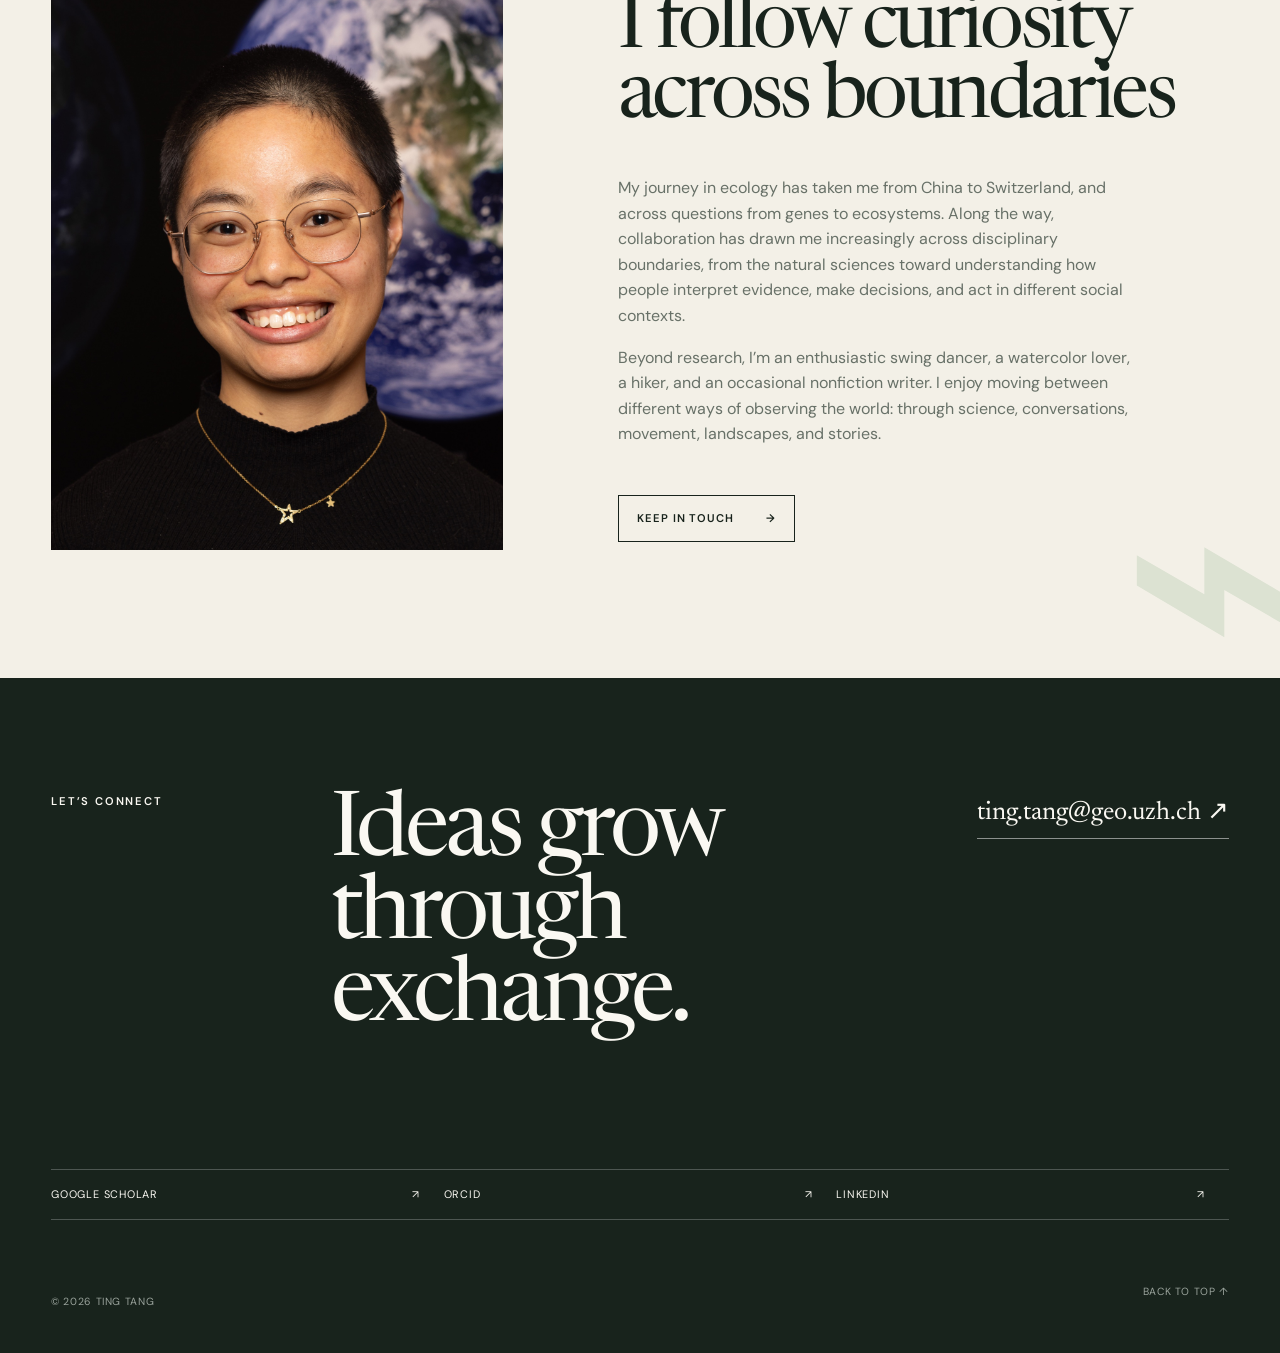
==== commit ba3ac2ea: "add the poster will continue" ====
--- a/index.html
+++ b/index.html
@@ -55,8 +55,9 @@
           <p class="highlight-meta">Poster &amp; survey · 10 September 2026</p>
           <h2 id="highlight-title">WaldDialog 2026</h2>
           <div class="highlight-summary">
-            <p>I took part in WaldDialog / Forest Dialogue 2026 at the University of Basel, where the focus was on biodiversity as a key to forest adaptation and resilience.</p>
+            <p>I took part in WaldDialog / Forest Dialogue 2026 at the University of Basel. WaldDialog 2026 brought together people working with forests from different professional backgrounds to discuss how we can better use biodiversity in forest management to respond to the effects of climate change.</p>
             <p>I presented a poster featuring a survey on the role of biodiversity in ecosystem functioning in response to climate change. The poster and results are now available.</p>
+            <p>The poster will continue its journey to other related conferences and workshops to collect more responses. 🌲</p>
             <div class="highlight-links">
               <a class="highlight-action results-action" href="results.html">View survey results <span aria-hidden="true">→</span></a>
               <!-- Remove the hidden attribute and replace the URL when the online survey is ready. -->
